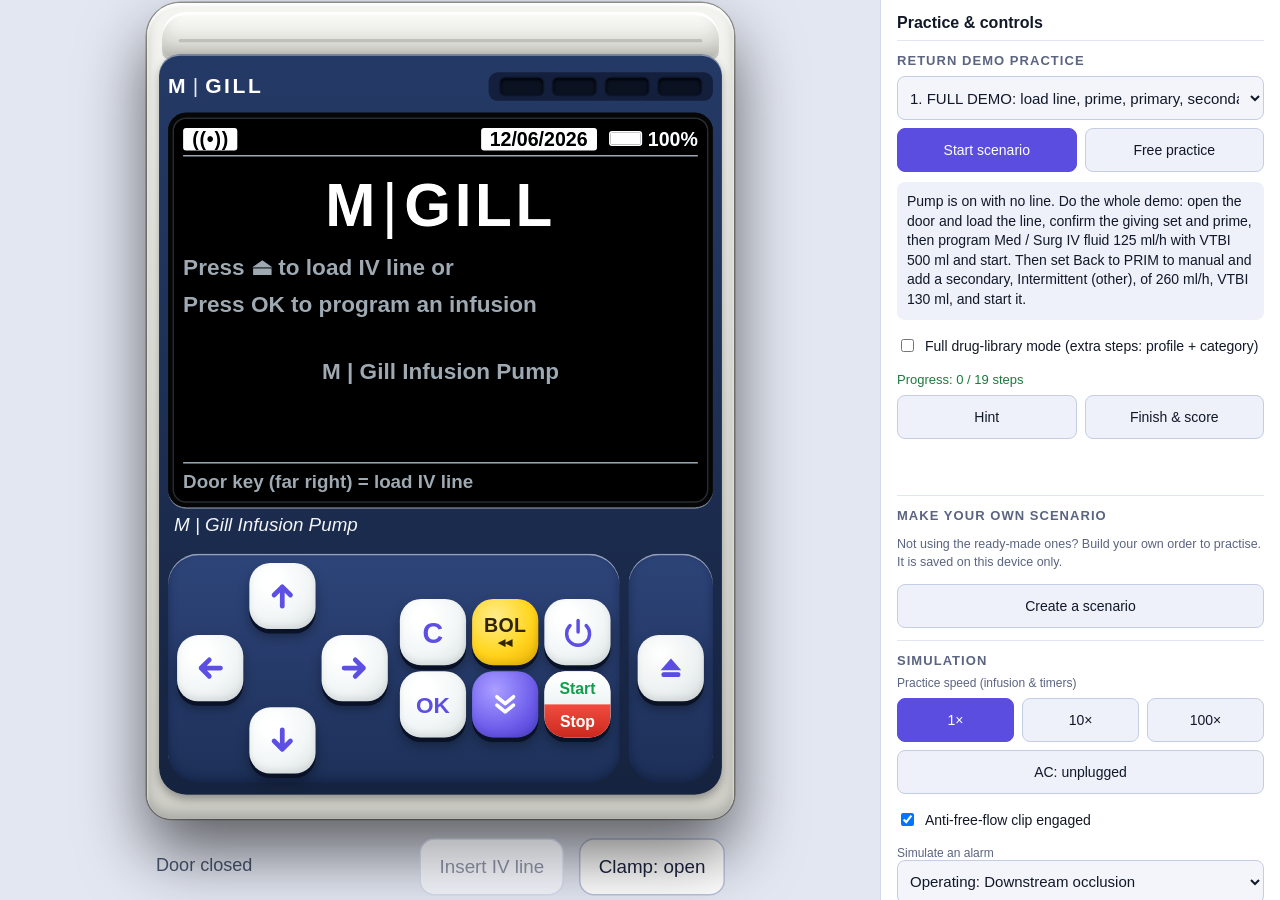
==== pump/index.html @ cee0535d "Pump: make your own scenarios (saved on the student's device) Co-Authored-By: Claude Sonnet 5.5 <nor" ====
<!doctype html>
<html lang="en">
<head>
<meta charset="utf-8">
<script src="../theme.js"></script>
<meta name="viewport" content="width=device-width, initial-scale=1.0, user-scalable=no, viewport-fit=cover">
<meta name="apple-mobile-web-app-capable" content="yes">
<meta name="mobile-web-app-capable" content="yes">
<meta name="apple-mobile-web-app-status-bar-style" content="black-translucent">
<meta name="apple-mobile-web-app-title" content="Pump Sim">
<meta name="theme-color" content="#0f1113">
<link rel="icon" href="data:image/svg+xml,%3Csvg xmlns='http://www.w3.org/2000/svg' viewBox='0 0 64 64'%3E%3Crect width='64' height='64' rx='14' fill='%2326292d'/%3E%3Crect x='10' y='12' width='44' height='26' rx='4' fill='%2314180f'/%3E%3Ctext x='32' y='31' font-size='14' text-anchor='middle' fill='%239dff6a' font-family='monospace'%3E24.4%3C/text%3E%3Ccircle cx='22' cy='50' r='6' fill='%232ee86a'/%3E%3Ccircle cx='42' cy='50' r='6' fill='%23ffd54a'/%3E%3C/svg%3E">
<link rel="apple-touch-icon" href="data:image/svg+xml,%3Csvg xmlns='http://www.w3.org/2000/svg' viewBox='0 0 64 64'%3E%3Crect width='64' height='64' fill='%2326292d'/%3E%3Crect x='10' y='12' width='44' height='26' rx='4' fill='%2314180f'/%3E%3Ctext x='32' y='31' font-size='14' text-anchor='middle' fill='%239dff6a' font-family='monospace'%3E24.4%3C/text%3E%3Ccircle cx='22' cy='50' r='6' fill='%232ee86a'/%3E%3Ccircle cx='42' cy='50' r='6' fill='%23ffd54a'/%3E%3C/svg%3E">
<title>M | Gill Infusion Pump</title>
<style>
:root{
  --lcd-bg:#05080a; --lcd-fg:#f3f6f8; --lcd-dim:#9aa4ac; --warn:#ffffff; --bad:#ff5a4a;
  --teal1:#243a66; --teal2:#16233F; --teal3:#2d4478; --teal4:#1d2f57; --iconteal:#5b4de0;
}
*{box-sizing:border-box;-webkit-tap-highlight-color:transparent;-webkit-touch-callout:none;-webkit-user-select:none;user-select:none}
html,body{margin:0;height:100%;background:#0B1226;color:#e8eaed;font-family:-apple-system,BlinkMacSystemFont,"Segoe UI",Roboto,sans-serif;overscroll-behavior:none;overflow:hidden;touch-action:manipulation}
button{font:inherit;color:inherit;touch-action:manipulation}
#stage{position:fixed;inset:0;display:flex;align-items:center;justify-content:center}
body.wide #stage{right:400px}
#pumpWrap{position:relative;flex:none}
#rig{position:absolute;left:0;top:0;transform-origin:0 0}
#rig.land{width:900px;--pp:24px;--cell:54px;--ks:46px;--lidh:92px}
#rig.port{width:390px;--pp:8px;--cell:48px;--ks:44px;--lidh:36px}

/* ---------- pump body ---------- */
#pump{position:relative;padding:0 var(--pp) 16px;border-radius:30px 30px 20px 20px;
  background:linear-gradient(180deg,#f4f4f0 0%,#e3e3dd 45%,#cfcfc8 100%);
  box-shadow:0 22px 44px rgba(0,0,0,.6),inset 0 2px 2px rgba(255,255,255,.9),inset 0 -4px 8px rgba(0,0,0,.18),0 0 0 1px #9a9a94}
#rig.port #pump{border-radius:22px 22px 16px 16px}
#lidWrap{position:relative;height:var(--lidh);perspective:900px;margin:0 calc(var(--pp)*-1 + 10px)}
.doorgfx{position:absolute;inset:6px 0 0;border-radius:24px 24px 8px 8px;cursor:pointer;z-index:2;transform-origin:50% 0;transition:transform .8s cubic-bezier(.3,.7,.3,1);
  background:linear-gradient(180deg,#fbfbf8 0%,#e6e6e0 70%,#d2d2cb 100%);
  box-shadow:inset 0 2px 0 #fff,inset 0 -8px 12px rgba(0,0,0,.12),0 2px 0 rgba(0,0,0,.2)}
#rig.port .doorgfx{border-radius:16px 16px 6px 6px}
.doorgfx::before{content:'';position:absolute;left:3%;right:3%;bottom:10px;height:2px;background:rgba(0,0,0,.14);border-radius:2px}
.stub{position:absolute;top:56%;width:38px;height:5px;border-radius:3px;background:#4cc3ff;opacity:0;transition:opacity .3s;z-index:0;box-shadow:0 0 5px rgba(76,195,255,.6)}
.stub.l{left:-26px}.stub.r{right:-26px}
.doorgfx.hasline ~ .stub{opacity:1}
.doorgfx.open{transform:rotateX(-82deg)}
#chamber{position:absolute;inset:8px 6px 0;border-radius:18px 18px 4px 4px;background:linear-gradient(#34383e,#0E1730);box-shadow:inset 0 5px 14px #000;overflow:hidden;z-index:1}
#chamber .slot{position:absolute;left:8%;right:8%;top:42%;height:22%;border-radius:8px;background:#0a0b0d;box-shadow:inset 0 2px 6px #000,0 1px 0 rgba(255,255,255,.1)}
#chamber .tube{position:absolute;left:0;right:0;top:50%;height:5px;background:#4cc3ff;opacity:0;transition:opacity .3s;box-shadow:0 0 6px rgba(76,195,255,.6)}
.doorgfx.hasline ~ #chamber .tube{opacity:1}
.pill{position:absolute;top:4px;right:calc(var(--pp) + 6px);z-index:5;background:rgba(255,255,255,.85);border:1px solid #9a9a94;color:#333;border-radius:16px;padding:0 12px;height:30px;font-size:12px}
body.wide .pill{display:none}

/* ---------- british racing green faceplate ---------- */
#face{display:flex;gap:12px;padding:12px;border-radius:14px 14px 18px 18px;margin-top:-2px;position:relative;z-index:3;
  background:linear-gradient(180deg,var(--teal1),var(--teal2));
  box-shadow:inset 0 1px 0 rgba(255,255,255,.45),0 3px 6px rgba(0,0,0,.3)}
#rig.port #face{flex-direction:column;padding:8px 6px;gap:8px}
#faceL{flex:1;min-width:0;display:flex;flex-direction:column}
#logorow{display:flex;align-items:center;justify-content:space-between;height:26px;margin-bottom:5px}
.bb{color:#fff;font-weight:800;letter-spacing:.12em;font-size:14px;display:flex;gap:3px;align-items:baseline}
.bb i{font-style:normal;font-weight:400;opacity:.9}
.ledwin{display:flex;gap:7px;padding:4px 8px;border-radius:6px;background:rgba(6,10,28,.55)}
.led{width:28px;height:11px;border-radius:3px;background:rgba(0,0,0,.45);box-shadow:inset 0 1px 2px #000,0 0 0 1px rgba(0,0,0,.35);display:block;transition:background .2s,box-shadow .2s}
.led.g{--c:#3dff7e}.led.r{--c:#ff4036}.led.y{--c:#ffcf3a}.led.b{--c:#42a8ff}
.led.on{background:var(--c);box-shadow:0 0 10px var(--c)}
.led.blink{animation:blink 1s steps(1) infinite}
.led.blink.fast{animation-duration:.5s}
.led.pulse{animation:pulse 2.2s ease-in-out infinite}
.led.flash1{animation:flash1 1.4s steps(1) 1}
@keyframes blink{0%,49%{background:var(--c);box-shadow:0 0 10px var(--c)}50%,100%{background:rgba(0,0,0,.45);box-shadow:inset 0 1px 2px #000}}
@keyframes pulse{0%,100%{background:#12304d}50%{background:var(--c);box-shadow:0 0 8px var(--c)}}
@keyframes flash1{0%,49%{background:var(--c);box-shadow:0 0 10px var(--c)}50%,100%{background:rgba(0,0,0,.45)}}
.model{color:#fff;font-style:italic;font-size:12.5px;margin-top:5px;padding-left:4px;height:18px;opacity:.95}
.model sup{font-size:8px}

/* ---------- LCD (black, white text) ---------- */
#lcd{position:relative;height:262px;border-radius:12px;background:var(--lcd-bg);padding:6px 10px;color:var(--lcd-fg);
  font-family:"Segoe UI",Arial,Helvetica,sans-serif;font-weight:600;font-size:15px;
  box-shadow:inset 0 0 0 3px #111,inset 0 0 0 4px #2e3438,inset 0 6px 18px rgba(0,0,0,.9),0 1px 0 rgba(255,255,255,.4);
  filter:contrast(var(--ct,1)) brightness(var(--br,1));overflow:hidden;display:flex;flex-direction:column}
#lcd.off{background:#0a0d0e;filter:none}
#lcd.off #lcdTop,#lcd.off #lcdBot{visibility:hidden}
#lcdTop{height:23px;display:grid;grid-template-columns:auto 1fr auto auto;gap:8px;align-items:center;border-bottom:1px solid var(--lcd-dim);font-size:13px;white-space:nowrap}
#lcdTl{background:var(--lcd-fg);color:#000;padding:0 6px;border-radius:2px;font-weight:800;letter-spacing:.04em}
#lcdTl:empty{display:none}
#lcdTc{text-align:center}
#lcdTr{background:var(--lcd-fg);color:#000;padding:0 6px;border-radius:2px;font-weight:800}
#lcdTr:empty{display:none}
#lcdBat{display:flex;align-items:center;gap:4px}
.bat{display:inline-block;width:22px;height:10px;border:1px solid var(--lcd-fg);position:relative;border-radius:2px}
.bat b{position:absolute;left:0;top:0;bottom:0;background:var(--lcd-fg)}
.bat.low b{background:var(--bad)}.bat.low{border-color:var(--bad)}
.ac{font-size:11px}
#lcdBody{flex:1;overflow:hidden;padding-top:2px}
.row{height:24px;line-height:24px;display:flex;justify-content:space-between;gap:8px;white-space:nowrap;overflow:hidden}
.row.hrow{height:auto;line-height:normal;display:block}
.row .l{overflow:hidden;text-overflow:ellipsis;flex:1 1 auto;min-width:0}
.row .r{flex:none}
.row.hl{background:var(--lcd-fg);color:#000;font-weight:800;padding:0 4px;margin:0 -4px}
.row.dim,.dim{color:var(--lcd-dim)}
.row.hd{color:#fff;font-weight:800;border-bottom:1px solid var(--lcd-dim)}
.row.warn .l,.row.warn{color:#000;background:#fff;font-weight:800;padding:0 4px;margin:0 -4px}
.warn{color:#fff;font-weight:800}
.row.calc{color:#fff}
#lcdBot{height:24px;line-height:24px;border-top:1px solid var(--lcd-dim);font-size:12.5px;white-space:pre;overflow:hidden;text-overflow:ellipsis;color:var(--lcd-dim)}
#lcdBot .toast{color:#000;background:#fff;padding:1px 6px;border-radius:2px;font-weight:800}
.logo{font-size:40px;font-weight:800;text-align:center;letter-spacing:.06em;color:#fff;line-height:60px}
.logo span{color:#fff;margin:0 2px;font-weight:300}
.logosub{text-align:center;color:var(--lcd-dim);height:24px}
.edbig{font-size:38px;line-height:54px;height:54px;display:flex;align-items:center;justify-content:center;gap:1px;letter-spacing:1px}
.edbig.sm{font-size:30px}
.edbig .dg{display:inline-block;width:25px;text-align:center}
.edbig .dg.lz{color:var(--lcd-dim)}
.edbig .dg.act,.edbig .fld.act{background:#fff;color:#000;border-radius:2px}
.edbig .sep{display:inline-block;width:10px;text-align:center}
.edbig .fld{padding:0 3px}
.edunit{font-size:13px;margin-left:10px;align-self:flex-end;line-height:34px}
.lvbar{display:flex;gap:4px;justify-content:center;height:20px;align-items:center}
.lv{width:22px;height:14px;border:1px solid var(--lcd-fg);display:inline-block}.lv.on{background:var(--lcd-fg)}
.runrate{font-size:34px;line-height:46px;height:46px;text-align:center;font-weight:800;color:#fff;width:100%}
.runrate small{font-size:15px;font-weight:600}
.macro{font-size:84px;line-height:104px;height:104px;text-align:center;font-weight:800;width:100%;color:#fff}
.arrows{position:relative;display:flex;justify-content:center;gap:14px;width:100%;color:#fff}
.arrows span{animation:arr 1s linear infinite;opacity:.25}
.arrows span:nth-child(2){animation-delay:.15s}.arrows span:nth-child(3){animation-delay:.3s}.arrows span:nth-child(4){animation-delay:.45s}.arrows span:nth-child(5){animation-delay:.6s}
@keyframes arr{0%{opacity:.2}30%{opacity:1}100%{opacity:.2}}
.arrows .tag{position:absolute;left:50%;top:50%;transform:translate(-50%,-50%);background:#fff;color:#000;padding:0 10px;font-size:15px;letter-spacing:.1em;font-weight:800}
.alarmov{position:absolute;inset:6px 8px;border-radius:6px;padding:8px 10px;display:flex;flex-direction:column;justify-content:center;text-align:center;gap:6px;z-index:5}
.alarmov.op,.alarmov.dev{background:#2a0a08;border:2px solid var(--bad);color:#ffd9d4;animation:alarmflash 1s steps(1) infinite}
.alarmov.pre,.alarmov.rem{background:#241f05;border:2px solid #ffd23f;color:#fff2bd}
.alarmov.dev{background:#3a0a2a;border-color:#ff4fd8}
@keyframes alarmflash{0%,49%{background:#4a0e0a}50%,100%{background:#2a0a08}}
.alab{font-size:13px;letter-spacing:.12em;font-weight:700;opacity:.9}
.amsg{font-size:21px;font-weight:800;line-height:1.15}
.asub{font-size:13px;opacity:.85}
.ahint{font-size:13px;font-weight:700;margin-top:4px}
.more{font-size:11px;opacity:.7}
#holdbar{display:none;position:absolute;left:30px;right:30px;top:50%;transform:translateY(-50%);z-index:9;text-align:center;font-size:13px;color:#fff}
#holdbar .bar{height:14px;border:2px solid #fff;margin-top:8px;border-radius:3px;overflow:hidden;background:#000}
#holdfill{height:100%;width:0;background:#fff}

/* ---------- keypad ---------- */
#lower{display:flex;gap:10px;align-items:stretch}
#rig.port #lower{gap:6px;justify-content:center}
#rig.port #doorCol{padding:4px}
#keys{display:flex;gap:calc(var(--cell)*.22);align-items:center;padding:10px;border-radius:20px;
  background:linear-gradient(180deg,var(--teal3),var(--teal4));box-shadow:inset 0 1px 0 rgba(255,255,255,.5),inset 0 -2px 6px rgba(8,14,40,.4)}
#rig.port #keys{padding:4px;gap:4px}
#doorCol{display:flex;align-items:center;padding:6px;border-radius:20px;
  background:linear-gradient(180deg,var(--teal3),var(--teal4));box-shadow:inset 0 1px 0 rgba(255,255,255,.5),inset 0 -2px 6px rgba(8,14,40,.4)}
#rig.land #doorCol{width:74px;justify-content:center}
.dpad{display:grid;grid-template-columns:repeat(3,var(--cell));grid-template-rows:repeat(3,var(--cell))}
.dpad .up{grid-area:1/2}.dpad .lf{grid-area:2/1}.dpad .rt{grid-area:2/3}.dpad .dn{grid-area:3/2}
.cluster{display:grid;grid-template-columns:repeat(3,var(--cell));grid-template-rows:repeat(2,var(--cell));align-self:center}
.key{position:relative;width:var(--ks);height:var(--ks);margin:calc((var(--cell) - var(--ks))/2);padding:0;border:none;border-radius:14px;cursor:pointer;
  display:flex;flex-direction:column;align-items:center;justify-content:center;line-height:1;color:var(--iconteal);font-weight:800;font-size:15px;
  background:radial-gradient(circle at 35% 28%,#ffffff 0%,#eef2f2 55%,#d4dbdb 100%);
  box-shadow:0 3px 0 #0a1226,0 5px 8px rgba(0,0,0,.35),inset 0 -2px 4px rgba(0,0,0,.08);
  transition:transform .05s,box-shadow .05s}
.key svg{width:50%;height:50%;fill:var(--iconteal);stroke:var(--iconteal)}
.key.arr svg{fill:none;stroke:var(--iconteal);stroke-width:3.2;stroke-linecap:round;stroke-linejoin:round;width:54%;height:54%}
.key.door svg{width:46%;height:46%}
.key.pw svg{stroke:var(--iconteal);fill:none;width:52%;height:52%}
.key.down{transform:translateY(3px);box-shadow:0 0 0 #0a1226,inset 0 3px 6px rgba(0,0,0,.3)}
.key.c span{font-size:19px}
.key.ok span{font-size:15px}
.key.bol{background:radial-gradient(circle at 35% 28%,#ffe98a 0%,#ffd21f 55%,#e0a900 100%);color:#2f2400}
.key.bol span{font-size:13px;letter-spacing:.02em}
.key.bol small{font-size:9px;margin-top:1px}
.key.m{background:radial-gradient(circle at 35% 28%,#a79cff 0%,#6c5ce7 60%,#4a3bc7 100%)}
.key.m svg{stroke:#fff;fill:none}
.key.ss{overflow:hidden;background:#fff}
.key.ss span{position:absolute;left:0;right:0;height:50%;display:flex;align-items:center;justify-content:center;font-size:10.5px;font-weight:800}
.key.ss .st{top:0;background:linear-gradient(#ffffff,#e9efef);color:#139a4a}
.key.ss .sp{bottom:0;background:linear-gradient(#ee4b3f,#c8281d);color:#fff}
#keys{filter:brightness(calc(.85 + var(--kl,.5)*.3))}

/* ---------- tubing / door controls (outside pump) ---------- */
#doorBar{margin-top:12px;height:40px;display:flex;align-items:center;gap:10px;font-size:12px;color:#aeb4bb;padding:0 6px}
#doorTxt{flex:1;min-width:0;line-height:1.15}
.chip{background:#16213F;border:1px solid #4a4f57;color:#d6dae0;border-radius:10px;padding:0 12px;height:38px;font-size:12.5px;min-width:96px}
.chip:disabled{opacity:.4}
.chip.bad{border-color:var(--bad);color:#ffb3aa}

/* ---------- side panel ---------- */
#panel{position:fixed;top:0;right:0;bottom:0;width:400px;max-width:100vw;background:#101A33;border-left:1px solid #26335A;overflow-y:auto;z-index:30;padding:0 16px 24px;
  -webkit-user-select:text;user-select:text;transform:translateX(100%);transition:transform .25s}
body.wide #panel{transform:none}
body.panelopen #panel{transform:none}
body.wide #panelClose{display:none}
#panel .ph{position:sticky;top:0;background:#101A33;display:flex;justify-content:space-between;align-items:center;padding:14px 0 8px;font-size:16px;z-index:2}
#panel .ph button{background:none;border:none;font-size:22px;color:#aaa;width:44px;height:44px}
#panel section{border-top:1px solid #26335A;padding:12px 0}
#panel h3{margin:0 0 8px;font-size:13px;letter-spacing:.08em;text-transform:uppercase;color:#8a919a}
#panel select{width:100%;height:44px;background:#16213F;color:#e8eaed;border:1px solid #33457A;border-radius:8px;padding:0 8px;font-size:15px}
#panel .btns{display:flex;gap:8px;margin-top:8px}
#panel .btns button{flex:1;height:44px;border-radius:8px;border:1px solid #33457A;background:#1B2850;color:#e8eaed;font-size:14px}
#panel .btns button:disabled{opacity:.4}
#panel .btns button.on,#panel .btns button#acBtn.on{background:#4338C8;border-color:#5B4DE0}
#panel .btns button.warnbtn{border-color:#7a2f2a;color:#ffb3aa}
#panel #scnStart{background:#4338C8;border-color:#5B4DE0}
.brief{font-size:14px;line-height:1.4;background:#16213F;border-radius:8px;padding:10px;margin:10px 0 6px}
.prog{font-size:13px;color:#8fd1a5}.hint{font-size:13px;color:#ffd23f;min-height:18px}
.lab{font-size:12px;color:#8a919a;margin-top:6px}
.chk{display:flex;gap:8px;align-items:center;font-size:14px;margin:10px 0;min-height:32px}
.small{font-size:12.5px;color:#9aa1aa;line-height:1.45}
#report{display:none;position:fixed;inset:0;background:rgba(0,0,0,.7);z-index:50;align-items:center;justify-content:center;padding:12px}
#report.show{display:flex}
#report .card{background:#101A33;border-radius:14px;max-width:560px;width:100%;max-height:92vh;overflow-y:auto;padding:18px;-webkit-user-select:text;user-select:text;position:relative}
#reportClose{position:sticky;top:0;float:right;height:40px;padding:0 14px;border-radius:8px;border:1px solid #33457A;background:#1B2850;color:#e8eaed}
#report h2{margin:0 0 6px;font-size:18px;padding-right:90px}
#report h3{margin:14px 0 6px;font-size:13px;letter-spacing:.06em;text-transform:uppercase;color:#8a919a}
.score{font-size:54px;font-weight:800}.score.good{color:#4ade80}.score.mid{color:#facc15}.score.bad{color:#f87171}
.tally{display:flex;gap:14px;font-size:14px;font-weight:600;flex-wrap:wrap}.tally .ok{color:#4ade80}.tally .bad{color:#f87171}.tally .miss{color:#facc15}
.steps{padding-left:20px;margin:0}.steps li{margin:3px 0;font-size:14px}.steps li.ok{color:#9be7b5}.steps li.miss{color:#ff9d93}
.wrong{margin:0;padding-left:20px;font-size:14px;color:#ffb3aa}
.walk{font-size:14px;line-height:1.5;background:#0E1730;padding:10px;border-radius:8px}
@media (max-height:640px){ .pill{height:30px} }

/* ---- light theme (follows the website's choice via theme.js); the pump device itself is unchanged ---- */
html[data-theme=light],html[data-theme=light] body{background:#E3E7F2;color:#111827}
html[data-theme=light] #panel{background:#FFFFFF;border-left-color:#D3D9EA}
html[data-theme=light] #panel .ph{background:#FFFFFF}
html[data-theme=light] #panel .ph button{color:#5b6480}
html[data-theme=light] #panel section{border-top-color:#E1E5F2}
html[data-theme=light] #panel h3,html[data-theme=light] #report h3,html[data-theme=light] .lab{color:#5b6480}
html[data-theme=light] #panel select{background:#F3F5FB;color:#111827;border-color:#C5CDE3}
html[data-theme=light] #panel .btns button,html[data-theme=light] #reportClose{background:#EEF0FA;color:#111827;border-color:#C5CDE3}
html[data-theme=light] #panel .btns button.on,html[data-theme=light] #panel .btns button#acBtn.on,html[data-theme=light] #panel #scnStart{background:#5B4DE0;border-color:#5B4DE0;color:#fff}
html[data-theme=light] #panel .btns button.warnbtn{border-color:#d9a09a;color:#a8321f}
html[data-theme=light] .brief,html[data-theme=light] .walk{background:#EEF0FA;color:#111827}
html[data-theme=light] .small{color:#5b6480}
html[data-theme=light] .prog{color:#1b7a3d}
html[data-theme=light] .hint{color:#8a5a00}
#myForm{margin-top:10px}
#myForm .lab{margin-top:10px}
#panel input[type=text],#panel input[type=number],#panel textarea{width:100%;box-sizing:border-box;background:#16213F;color:#e8eaed;border:1px solid #33457A;border-radius:8px;padding:10px 8px;font:16px system-ui,sans-serif}
#panel input[type=text],#panel input[type=number]{height:44px;padding:0 8px}
#panel textarea{resize:vertical}
.ferr{margin:4px 0 0;font-size:13px;line-height:1.35;color:#ff9d93}
#panel input[aria-invalid=true],#panel select[aria-invalid=true]{border-color:#ff9d93}
html[data-theme=light] #panel input[type=text],html[data-theme=light] #panel input[type=number],html[data-theme=light] #panel textarea{background:#F3F5FB;color:#111827;border-color:#C5CDE3}
html[data-theme=light] .ferr{color:#a8321f}
html[data-theme=light] #panel input[aria-invalid=true],html[data-theme=light] #panel select[aria-invalid=true]{border-color:#a8321f}
html[data-theme=light] #report{background:rgba(20,30,55,.55)}
html[data-theme=light] #report .card{background:#FFFFFF;color:#111827}
html[data-theme=light] .score.good,html[data-theme=light] .tally .ok{color:#15803d}
html[data-theme=light] .score.mid,html[data-theme=light] .tally .miss{color:#a16207}
html[data-theme=light] .score.bad,html[data-theme=light] .tally .bad{color:#b91c1c}
html[data-theme=light] .steps li.ok{color:#15803d}
html[data-theme=light] .steps li.miss{color:#b91c1c}
html[data-theme=light] .wrong{color:#b91c1c}
html[data-theme=light] #doorTxt{color:#4a5470}
html[data-theme=light] .chip{background:#FFFFFF;color:#1d2540;border-color:#B8C1DB}
html[data-theme=light] .chip.bad{color:#b91c1c;border-color:#d9a09a}
</style></head><body>
<div id="stage">
 <div id="pumpWrap"><div id="rig" class="land">
  <div id="pump">
   <button id="panelBtn" class="pill" type="button">☰ Practice</button>
   <div id="lidWrap">
     <div id="doorGfx" class="doorgfx" title="Pump door (tap to open/close)"></div>
     <div id="chamber"><i class="slot"></i><i class="tube"></i></div>
     <i class="stub l"></i><i class="stub r"></i>
   </div>
   <div id="face">
    <div id="faceL">
     <div id="logorow">
       <span class="bb"><b>M</b><i>|</i><b>GILL</b></span>
       <div class="ledwin"><i id="ledR" class="led r" title="Red: alarm"></i><i id="ledG" class="led g" title="Green: infusing"></i><i id="ledY" class="led y" title="Yellow: pre-alarm / reminder"></i><i id="ledB" class="led b" title="Blue: wireless"></i></div>
     </div>
     <div id="lcd" class="off">
       <div id="lcdTop"><span id="lcdTl"></span><span id="lcdTc"></span><span id="lcdTr"></span><span id="lcdBat"></span></div>
       <div id="lcdBody"></div>
       <div id="lcdBot"></div>
       <div id="holdbar"><div id="holdlab"></div><div class="bar"><div id="holdfill"></div></div></div>
     </div>
     <div class="model">M | Gill Infusion Pump</div>
    </div>
    <div id="lower">
     <div id="keys">
      <div class="dpad">
        <button class="key arr up" data-k="u" type="button" aria-label="Up" title="Up"><svg viewBox="0 0 24 24"><path d="M12 19V6M6.5 11.5L12 6l5.5 5.5"/></svg></button>
        <button class="key arr lf" data-k="l" type="button" aria-label="Left" title="Left"><svg viewBox="0 0 24 24"><path d="M19 12H6M11.5 6.5L6 12l5.5 5.5"/></svg></button>
        <button class="key arr rt" data-k="r" type="button" aria-label="Right (hold = macro mode)" title="Right (hold = macro mode)"><svg viewBox="0 0 24 24"><path d="M5 12h13M12.5 6.5L18 12l-5.5 5.5"/></svg></button>
        <button class="key arr dn" data-k="d" type="button" aria-label="Down" title="Down"><svg viewBox="0 0 24 24"><path d="M12 5v13M6.5 12.5L12 18l5.5-5.5"/></svg></button>
      </div>
      <div class="cluster">
        <button class="key c" data-k="C" type="button" aria-label="Clear / back" title="C - Clear / back"><span>C</span></button>
        <button class="key bol" data-k="nb" type="button" aria-label="Bolus (hold = manual)" title="BOL - tap: programmed bolus, hold: manual bolus"><span>BOL</span><small>◂◂</small></button>
        <button class="key pw" data-k="pw" type="button" aria-label="On/Off (hold 3 s)" title="ON/OFF - hold 3 seconds"><svg viewBox="0 0 24 24" fill="none" stroke-width="2.4" stroke-linecap="round"><path d="M12 3.5v8"/><path d="M6.4 7a8 8 0 1 0 11.2 0"/></svg></button>
        <button class="key ok" data-k="K" type="button" aria-label="OK" title="OK"><span>OK</span></button>
        <button class="key m" data-k="m" type="button" aria-label="Auto-program" title="Auto-program"><svg viewBox="0 0 24 24" fill="none" stroke-width="2.6" stroke-linecap="round" stroke-linejoin="round"><path d="M6 6.5l6 5 6-5"/><path d="M6 12.5l6 5 6-5"/></svg></button>
        <button class="key ss" data-k="sf" type="button" aria-label="Start / Stop" title="Start / Stop"><span class="st">Start</span><span class="sp">Stop</span></button>
      </div>
     </div>
     <div id="doorCol">
      <button class="key door" data-k="x" type="button" aria-label="Open door" title="Door"><svg viewBox="0 0 24 24"><path d="M12 5l7 8H5z"/><rect x="5" y="15.5" width="14" height="2.8" rx="1.2"/></svg></button>
     </div>
    </div>
   </div>
  </div>
  <div id="doorBar">
    <span id="doorTxt">Door closed</span>
    <button id="btnLine" class="chip" type="button">Insert IV line</button>
    <button id="btnClamp" class="chip" type="button">Clamp: open</button>
  </div>
 </div></div>

 <aside id="panel">
  <div class="ph"><b>Practice &amp; controls</b><button id="panelClose" type="button">✕</button></div>
  <section>
    <h3>Return demo practice</h3>
    <select id="scnSel"></select>
    <div class="btns"><button id="scnStart" type="button">Start scenario</button><button id="scnFree" type="button">Free practice</button></div>
    <p id="scnBrief" class="brief"></p>
    <label class="chk"><input type="checkbox" id="fullLib"> Full drug-library mode (extra steps: profile + category)</label>
    <div id="scnProg" class="prog"></div>
    <div class="btns"><button id="scnHint" type="button" disabled>Hint</button><button id="scnFinish" type="button" disabled>Finish &amp; score</button></div>
    <p id="scnHintTxt" class="hint"></p>
  </section>
  <section id="mySec">
    <h3>Make your own scenario</h3>
    <p class="small">Not using the ready-made ones? Build your own order to practise. It is saved on this device only.</p>
    <div class="btns"><button id="myOpen" type="button">Create a scenario</button><button id="myDel" type="button" class="warnbtn" hidden>Delete selected</button></div>
    <form id="myForm" novalidate hidden>
      <div class="lab">Name (optional)</div><input id="myTitle" type="text" maxlength="60" placeholder="For example: Heparin for Mr. Lee">
      <div class="lab">What kind of order?</div>
      <select id="myKind"><option value="ivf">IV fluid (primary)</option><option value="drug">Drug with a dose rate</option></select>
      <div id="myIvf">
        <div class="lab">Rate (ml/h)</div><input id="myRate" type="number" inputmode="decimal" step="any" min="0">
        <div class="lab">VTBI (ml)</div><input id="myVtbi" type="number" inputmode="decimal" step="any" min="0">
      </div>
      <div id="myDrug" hidden>
        <div class="lab">Care unit</div><select id="myUnit"></select>
        <div class="lab">Patient profile</div><select id="myProf"></select>
        <div class="lab">Drug</div><select id="myDrugSel"></select>
        <div id="myConcRow" hidden><div class="lab">Concentration</div><select id="myConc"></select></div>
        <div id="myWtRow" hidden><div class="lab">Patient weight (kg)</div><input id="myWt" type="number" inputmode="decimal" step="any" min="0"></div>
        <div class="lab" id="myDoseLab">Dose rate</div><input id="myDose" type="number" inputmode="decimal" step="any" min="0">
        <div class="lab">VTBI in ml (optional)</div><input id="myDvtbi" type="number" inputmode="decimal" step="any" min="0">
      </div>
      <div class="lab">Situation or notes (optional)</div><textarea id="myNote" rows="2" maxlength="300" placeholder="Shown with the scenario"></textarea>
      <div class="btns"><button id="mySave" type="submit">Save scenario</button><button id="myCancel" type="button">Cancel</button></div>
      <p id="myMsg" class="small"></p>
    </form>
  </section>
  <section>
    <h3>Simulation</h3>
    <div class="lab">Practice speed (infusion &amp; timers)</div>
    <div class="btns seg"><button data-speed="1" class="on" type="button">1×</button><button data-speed="10" type="button">10×</button><button data-speed="100" type="button">100×</button></div>
    <div class="btns"><button id="acBtn" type="button">AC: unplugged</button></div>
    <label class="chk"><input type="checkbox" id="clipChk" checked> Anti-free-flow clip engaged</label>
    <div class="lab">Simulate an alarm</div>
    <select id="faultSel"></select>
    <div class="btns"><button id="faultBtn" type="button">Trigger</button><button id="resetBtn" type="button" class="warnbtn">Reset pump</button></div>
  </section>
  <section>
    <h3>Keys</h3>
    <p class="small">Keys, top row: <b>C</b> (clear/back), <b>BOL</b> (tap = programmed bolus, hold = manual bolus), <b>ON/OFF</b> (hold 3 s). Bottom row: <b>OK</b>, <b>violet chevrons</b> (auto-program), <b>Start/Stop</b>. Far right: <b>door</b>. Hold ▶ while infusing for macro mode.</p>
    <p class="small">Desktop keyboard: arrows, Enter = OK, Esc/Backspace = C, Space or S = Start/Stop, X = door, M = auto-program, hold B = bolus, hold P = ON/OFF.</p>
  </section>
  <section>
    <h3>About</h3>
    <p class="small">Unofficial practice simulator for learning pump programming sequences. Drug names, concentrations and limits are <b>illustrative only</b> and are not clinical reference. Always follow your facility's drug library, policy and the manufacturer's Instructions for Use. Not affiliated with any pump manufacturer.</p>
  </section>
 </aside>
</div>
<div id="report"><div class="card"><button id="reportClose" type="button">Close ✕</button><div id="reportBody"></div></div></div>
<script>
/* ===================================================================
   DATA — drug library (ILLUSTRATIVE ONLY, not clinical reference)
   Edit freely. Limits are in the drug's dose unit (du) unless noted.
   =================================================================== */
const FACTOR = {ng:0.001,mcg:1,mg:1000,g:1e6,mU:0.001,U:1,units:1,kU:1000,MU:1e6,mEq:1,mmol:1,kcal:1,mL:1};
const CARE_UNITS = ['ICU','Med-Surg','Emergency','NICU','OR'];
const PROFILES = ['Adult','Pediatric','Neonatal'];
// [soft-high multiplier, hard-high multiplier] applied per care unit
const UNIT_MULT = {ICU:[1,1],'Med-Surg':[0.5,0.8],Emergency:[1,1],NICU:[1,1],OR:[1,1]};
// multiplier applied per patient profile to high limits
const PROF_MULT = {Adult:1,Pediatric:0.5,Neonatal:0.25};
// soft weight ranges per profile (kg)
const WEIGHT_SOFT = {Adult:[40,150],Pediatric:[5,50],Neonatal:[0.5,5]};
const DRUG_FILE_DATE = '2026-01-15';
const SW_VERSION = '586U';
const PRESSURE_MMHG = [225,300,375,450,525,600,675,750,900];

const _U = {I:'ICU',M:'Med-Surg',E:'Emergency',N:'NICU',O:'OR'};
const _P = {A:'Adult',P:'Pediatric',N:'Neonatal'};
function mk(o){
  o.u = [...o.u].map(c=>_U[c]);
  o.pr = [...(o.pr||'AP')].map(c=>_P[c]);
  o.m = [...(o.m||'C')];           // C = Continuous, D = Dose Over Time
  o.role = o.role||'B';            // B both, P primary only, S secondary only
  o.press = o.press||5;
  o.dec = o.dec==null?2:o.dec;
  return o;
}

const DRUGS = [
 mk({id:'morph',s:'Morphine',l:'Morphine Sulfate',cat:'Analgesia',u:'IMEO',pr:'AP',
   c:[[1,'mg',1],[100,'mg',100]],du:'mcg/kg/h',soft:[0.5,2],hard:[0,5],press:5,bol:{u:'mg',max:5}}),
 mk({id:'fent',s:'Fentanyl',l:'Fentanyl Citrate',cat:'Analgesia',u:'IENO',pr:'APN',
   c:[[50,'mcg',1],[1000,'mcg',100]],du:'mcg/kg/h',soft:[0.5,3],hard:[0,10],bol:{u:'mcg',max:100}}),
 mk({id:'hydro',s:'Hydromorphone',l:'Hydromorphone HCl',cat:'Analgesia',u:'IME',pr:'AP',
   c:[[2,'mg',1]],du:'mcg/kg/h',soft:[1,10],hard:[0,25],bol:{u:'mg',max:2},
   adv:'HIGH ALERT: Hydromorphone is NOT interchangeable with morphine. Verify concentration (2 mg/mL) with a second RN. Hard limit 2 mg/h.'}),
 mk({id:'acet',s:'Acetaminophen',l:'Acetaminophen IV',cat:'Analgesia',u:'IMEON',pr:'APN',m:'D',role:'S',
   c:[[1000,'mg',100]],dot:{u:'mg',time:[15,30,5,60],dose:[500,1000,0,1000]}}),
 mk({id:'norepi',s:'Norepinephrine',l:'Norepinephrine (Levophed)',cat:'Vasoactive',u:'IEO',pr:'AP',
   c:[[4,'mg',250]],du:'mcg/kg/min',soft:[0.02,0.5],hard:[0,3],press:6,
   adv:'HIGH ALERT: Vasopressor. Administer via central line where possible. Titrate to MAP target ordered.'}),
 mk({id:'dopa',s:'Dopamine',l:'Dopamine HCl',cat:'Vasoactive',u:'IEN',pr:'APN',
   c:[[400,'mg',250]],du:'mcg/kg/min',soft:[2,20],hard:[0,30],press:6}),
 mk({id:'epi',s:'Epinephrine',l:'Epinephrine (Adrenaline)',cat:'Vasoactive',u:'IEON',pr:'APN',
   c:[[4,'mg',250]],du:'mcg/kg/min',soft:[0.01,0.5],hard:[0,1],press:6,
   adv:'HIGH ALERT: Epinephrine infusion. Verify concentration (16 mcg/mL) with a second RN.'}),
 mk({id:'amio',s:'Amiodarone',l:'Amiodarone HCl',cat:'Cardiac',u:'IE',pr:'AP',
   c:[[450,'mg',250]],du:'mg/min',soft:[0.5,1],hard:[0,2],load:{u:'mg',max:300},
   adv:'Amiodarone: use non-PVC tubing and in-line filter where required. Loading dose usually 150 mg over 10 min.'}),
 mk({id:'labet',s:'Labetalol',l:'Labetalol HCl',cat:'Cardiac',u:'IEO',pr:'A',
   c:[[200,'mg',40]],du:'mg/min',soft:[0.5,2],hard:[0,3]}),
 mk({id:'metop',s:'Metoprolol',l:'Metoprolol Tartrate',cat:'Cardiac',u:'IEO',pr:'A',m:'D',role:'S',
   c:[[5,'mg',5]],dot:{u:'mg',time:[2,10,1,60],dose:[2.5,5,0,10]}}),
 mk({id:'hep',s:'Heparin',l:'Heparin Sodium',cat:'Anticoagulant',u:'IME',pr:'AP',dec:0,
   c:[[25000,'units',250]],du:'units/h',soft:[500,1800],hard:[0,2000],
   adv:'HIGH ALERT: Anticoagulant. Verify concentration (100 units/mL) and aPTT protocol with a second RN. Hard limit 2000 units/h.'}),
 mk({id:'tpa',s:'Alteplase tPA',l:'Alteplase (tPA)',cat:'Anticoagulant',u:'IE',pr:'A',
   c:[[100,'mg',100]],du:'mg/h',soft:[1,90],hard:[0,100],
   adv:'HIGH ALERT: Thrombolytic. Independent double-check of dose, weight and rate required before starting.'}),
 mk({id:'vanc',s:'Vancomycin',l:'Vancomycin HCl',cat:'Antimicrobial',u:'IMEN',pr:'AP',m:'D',role:'S',
   c:[[500,'mg',100],[1000,'mg',250]],dot:{u:'mg',time:[60,90,30,240],dose:[250,2000,0,3000]}}),
 mk({id:'cefaz',s:'Cefazolin',l:'Cefazolin Sodium',cat:'Antimicrobial',u:'IMEO',pr:'AP',m:'D',role:'S',
   c:[[2,'g',50]],dot:{u:'g',time:[15,60,5,120],dose:[1,2,0,3]}}),
 mk({id:'oxy',s:'Oxytocin',l:'Oxytocin (Pitocin)',cat:'OB',u:'ME',pr:'A',
   c:[[10,'units',1000]],du:'mU/min',soft:[1,20],hard:[0,40],
   adv:'HIGH ALERT: Oxytocin. Continuous fetal monitoring required. Verify concentration (10 mU/mL).'}),
 mk({id:'mg',s:'Magnesium Sulf',l:'Magnesium Sulfate',cat:'Electrolyte',u:'IMEO',pr:'AP',m:'CD',
   c:[[2,'g',50],[20,'g',500]],du:'g/h',soft:[0.5,3],hard:[0,6],load:{u:'g',max:6},
   dot:{u:'g',time:[15,60,5,240],dose:[1,4,0,6]},
   adv:'HIGH ALERT: Magnesium sulfate. Monitor reflexes, respirations and serum levels.'}),
 mk({id:'kcl',s:'Potassium Chl',l:'Potassium Chloride',cat:'Electrolyte',u:'IM',pr:'AP',m:'D',role:'S',
   c:[[40,'mEq',100],[20,'mEq',100]],dot:{u:'mEq',time:[60,240,10,720],dose:[10,40,0,80],maxPerHour:10},
   adv:'HIGH ALERT: Potassium chloride. Max rate 10 mEq/h (hard limit). Never give undiluted or as a bolus.'}),
 mk({id:'ins',s:'Insulin Reg',l:'Insulin Regular',cat:'Endocrine',u:'IME',pr:'AP',dec:1,
   c:[[100,'units',100]],du:'units/h',soft:[0.5,10],hard:[0,20],
   adv:'HIGH ALERT: Insulin infusion. Verify concentration (1 unit/mL) and glucose protocol with a second RN.'}),
 mk({id:'ns',s:'Normal Saline',l:'Sodium Chloride 0.9%',cat:'Fluids',u:'IMENO',pr:'APN',
   du:'mL/h',soft:[10,250],hard:[0,999]}),
 mk({id:'lr',s:"Lactated Ringer's",l:"Lactated Ringer's",cat:'Fluids',u:'IMENO',pr:'APN',
   du:'mL/h',soft:[10,250],hard:[0,999]}),
 mk({id:'d5w',s:'Dextrose 5%W',l:'Dextrose 5% in Water',cat:'Fluids',u:'IMENO',pr:'APN',
   du:'mL/h',soft:[10,250],hard:[0,999]}),
 mk({id:'alb',s:'Albumin 5%',l:'Albumin 5% 250 mL',cat:'Fluids',u:'IME',pr:'AP',
   du:'mL/h',soft:[10,250],hard:[0,500]}),
 mk({id:'prbc',s:'Blood (pRBC)',l:'Packed Red Blood Cells',cat:'Blood/Nutrition',u:'IMEO',pr:'AP',
   du:'mL/h',soft:[50,200],hard:[0,300],
   adv:'BLOOD PRODUCT: Two-RN verification of patient ID, product and expiry at bedside. Use blood tubing with filter.'}),
 mk({id:'tpn',s:'TPN',l:'Total Parenteral Nutrition',cat:'Blood/Nutrition',u:'IMN',pr:'APN',
   du:'mL/h',soft:[20,150],hard:[0,300],
   adv:'TPN: Verify solution with order and lab values. Use dedicated line and in-line filter. Do not interrupt abruptly.'}),
 mk({id:'prop',s:'Propofol',l:'Propofol 1%',cat:'Sedation',u:'IO',pr:'A',
   c:[[200,'mg',20]],du:'mcg/kg/min',soft:[5,50],hard:[0,100],
   adv:'HIGH ALERT: Propofol. Change tubing every 12 h. Monitor triglycerides and hemodynamics.'}),
 mk({id:'dex',s:'Dexmedetomidine',l:'Dexmedetomidine',cat:'Sedation',u:'IO',pr:'A',
   c:[[200,'mcg',2],[400,'mcg',100]],du:'mcg/kg/h',soft:[0.2,1.4],hard:[0,2]}),
 mk({id:'mida',s:'Midazolam',l:'Midazolam HCl',cat:'Sedation',u:'IEN',pr:'APN',
   c:[[50,'mg',50]],du:'mcg/kg/h',soft:[20,100],hard:[0,300]}),
 mk({id:'ond',s:'Ondansetron',l:'Ondansetron HCl',cat:'GI',u:'IMEO',pr:'AP',m:'D',role:'S',
   c:[[8,'mg',100]],dot:{u:'mg',time:[15,30,5,60],dose:[4,8,0,16]}}),
 mk({id:'panto',s:'Pantoprazole',l:'Pantoprazole Sodium',cat:'GI',u:'IM',pr:'A',m:'D',role:'S',
   c:[[40,'mg',100]],dot:{u:'mg',time:[15,30,2,120],dose:[40,80,0,80]}}),
 mk({id:'furo',s:'Furosemide',l:'Furosemide',cat:'Diuretic',u:'IME',pr:'AP',
   c:[[100,'mg',100]],du:'mg/h',soft:[5,40],hard:[0,80]}),
];
DRUGS.sort((a,b)=>a.s.localeCompare(b.s));

const ADVISORY_BASIC = 'Programming outside the drug library. NO safety limits are applied.';

/* Alarm catalogue used by the "simulate fault" panel */
const FAULTS = [
  {t:'op',msg:'Downstream occlusion',sub:'Check line/clamps downstream of pump. Relieve pressure.'},
  {t:'op',msg:'Upstream occlusion - above pump',sub:'Check clamp, bag, drip chamber and filter.'},
  {t:'op',msg:'Air bubble alarm',sub:'Open door, remove air, re-insert line.'},
  {t:'op',msg:'Accumulated air exceeds limit',sub:'Open door, purge air, re-insert line.'},
  {t:'op',msg:'Drive blocked',sub:'Open door, check line. Contact biomed if persists.'},
  {t:'op',msg:'Battery cover removed',sub:'Reseat battery cover.'},
  {t:'op',msg:'No battery inserted',sub:'Insert battery or connect AC power.'},
  {t:'op',msg:'Danger of FreeFlow - Clamp IV line',sub:'Clamp line. Anti-free-flow clip not engaged.'},
  {t:'op',msg:'Battery empty',sub:'Connect to AC power immediately.'},
  {t:'op',msg:'KVO time finished',sub:'Press OK. Reprogram or remove line.'},
  {t:'op',msg:'Standby time expired',sub:'Press OK to continue.'},
  {t:'op',msg:'VTBI infused',sub:'Press OK to acknowledge.'},
  {t:'op',msg:'Time expired',sub:'Press OK to acknowledge.'},
  {t:'op',msg:'Data lock',sub:'Unauthorized access attempt.'},
  {t:'pre',msg:'VTBI near end',sub:'Infusion continues. Press OK.'},
  {t:'pre',msg:'Time near end',sub:'Infusion continues. Press OK.'},
  {t:'pre',msg:'Battery nearly empty',sub:'Connect to AC power.'},
  {t:'rem',msg:'Programming not done',sub:'Line inserted but not infusing. Press OK.'},
  {t:'rem',msg:'Value not confirmed',sub:'Press OK, then confirm the value with OK.'},
  {t:'rem',msg:'BOLUS NOT running',sub:'Bolus programmed. Press BOL to start.'},
  {t:'rem',msg:'Order still pending',sub:'Accept or reject auto-program order.'},
  {t:'dev',msg:'DEVICE ALARM',code:'E-24',sub:'Internal error. Press ON/OFF to restart.'},
];
/* ===================================================================
   CORE — state, calculations, limits, sound, alarms, simulation tick
   =================================================================== */
'use strict';
const KVO_RATE = 1;          // mL/h
const KVO_SECONDS = 3600;    // sim seconds
const STORE_KEY = 'mgill-pump-v1';
const eps = 1e-9;

const S = {
  power:'off',               // off | boot | on
  door:'closed', line:false, clamp:true, clip:true,
  ui:null, stack:[],
  inf:{PRIM:null,SEC:null}, cur:'PRIM', act:'PRIM',
  run:'stopped',             // stopped | infusing | kvo | standby
  phase:null,                // null | LOAD | BOLUS
  bol:null, man:null, bolPending:null, order:null,
  secMode:'auto', fullLib:false, newLine:false, prevSec:[], totals:{prim:0,sec:0}, volTotal:0,
  unit:null, profile:null,
  set:{vol:5,kvo:false,bolusRate:1000,down:5,up:5,contrast:5,light:7,keyLight:5,macro:false,
       wireless:true,lock:0,lockCode:'9119',dtOffset:0,bolTone:false},
  batt:100, ac:false, speed:1,
  alarms:[], toast:null, toastT:0,
  lastAct:Date.now(), remFlag:{}, unlockedUntil:0, lockFails:0,
  lastBolus:null, last:null, kvoLeft:0, standby:null, statusIdx:0, tickAcc:0,
  homeI:{PRIM:0,SEC:0}, log:[], bolusSeq:0
};

/* ---------- small helpers ---------- */
const clamp=(v,a,b)=>Math.min(b,Math.max(a,v));
const pad=(n,w=2)=>String(n).padStart(w,'0');
function fmtRate(r){ if(!isFinite(r)) return '--'; return r<10?r.toFixed(2):r<100?r.toFixed(1):r.toFixed(0); }
function fmtVol(v){ if(!isFinite(v)) return '--'; return v<100?v.toFixed(1):v.toFixed(0); }
function fmtNum(v,d){ return (Math.round(v*Math.pow(10,d))/Math.pow(10,d)).toFixed(d); }
function fmtHML(min){ min=Math.max(0,Math.round(min)); const h=Math.floor(min/60),m=min%60; return h&&m?h+'h'+pad(m)+'min':h?h+'h':m+' min'; }
function fmtDate(){ const d=now(); return pad(d.getMonth()+1)+'/'+pad(d.getDate())+'/'+d.getFullYear(); }
function fmtHM(min){ min=Math.max(0,Math.round(min)); return Math.floor(min/60)+':'+pad(min%60); }
function fmtHMS(sec){ sec=Math.max(0,Math.round(sec)); return Math.floor(sec/3600)+':'+pad(Math.floor(sec/60)%60)+':'+pad(sec%60); }
function roundRate(x){ return x<10?Math.round(x*100)/100:x<100?Math.round(x*10)/10:Math.round(x); }
function now(){ return new Date(Date.now()+S.set.dtOffset); }
function ev(type,data){ data=data||{}; S.log.push({type,data,t:Date.now()}); if(typeof exam!=='undefined'&&exam&&exam.ev) exam.ev(type,data); }

/* ---------- drug math ---------- */
function parseDU(du){ const p=du.split('/'); return {amt:p[0],per:p.length===3?p[1]:null,t:p[p.length-1]}; }
function concOf(inf){ return inf&&inf.drug&&inf.drug.c?inf.drug.c[inf.concIdx||0]:null; }
function cpm(inf,amtUnit){ const c=concOf(inf); if(!c) return null; return c[0]*FACTOR[c[1]]/FACTOR[amtUnit]/c[2]; }
function hasDose(inf){ return !!(inf&&inf.drug&&inf.drug.du&&inf.drug.du!=='mL/h'&&inf.mode==='C'); }
function needsWeight(inf){ return !!(inf&&inf.drug&&inf.drug.du&&inf.mode==='C'&&inf.drug.du.indexOf('/kg')>=0); }
function d2r(inf,d){ const u=parseDU(inf.drug.du); const w=u.per?(inf.weight||0):1; return d*w*(u.t==='min'?60:1)/cpm(inf,u.amt); }
function r2d(inf,r){ const u=parseDU(inf.drug.du); const w=u.per?(inf.weight||0):1; if(!w) return 0; return r*cpm(inf,u.amt)/(w*(u.t==='min'?60:1)); }
function doseUnitLabel(inf){ return inf.mode==='D'?inf.drug.dot.u:(inf.drug&&inf.drug.du)||'mL/h'; }
function drugName(inf){ return inf.kind==='basic'?(inf.name||'Basic Infusion'):inf.drug.s; }

function newInf(kind,drug,ctx){
  return {kind,drug:drug||null,ctx,concIdx:0,mode:(drug&&drug.m[0])||'C',unit:S.unit,profile:S.profile,weight:0,
    rate:0,vtbi:0,time:0,doserate:0,dose:0,dotTime:0,calc:'time',set:[],target:null,
    vol:0,elapsed:0,vtbi0:0,time0:0,lim:false,pa:{},load:null,ovr:false};
}

function recalc(inf,ed){
  if(inf.mode==='D'){
    const c=cpm(inf,inf.drug.dot.u);
    inf.vtbi=Math.round(inf.dose/c*10)/10;
    inf.rate=inf.dotTime>0?roundRate(inf.vtbi/(inf.dotTime/60)):0;
    inf.time=inf.dotTime; return;
  }
  if(inf.kind==='basic'){
    if(ed && ['rate','vtbi','time'].indexOf(ed)>=0){
      if(inf.set.indexOf(ed)<0){
        inf.set.push(ed);
        if(inf.set.length>2){
          const drop=inf.set.find(x=>x!==inf.target&&x!==ed);
          inf.set.splice(inf.set.indexOf(drop),1);
        }
      }
      if(!inf.target) inf.target=inf.set[0];
    }
    if(inf.set.length===2){
      const c=['rate','vtbi','time'].find(x=>inf.set.indexOf(x)<0);
      if(c==='time') inf.time=inf.rate>0?inf.vtbi/inf.rate*60:0;
      else if(c==='vtbi') inf.vtbi=Math.round(inf.rate*inf.time/60*10)/10;
      else inf.rate=inf.time>0?roundRate(inf.vtbi/inf.time*60):0;
    }
    return;
  }
  if(hasDose(inf)){
    if(ed==='doserate') inf.rate=roundRate(d2r(inf,inf.doserate));
    else if(ed==='rate') inf.doserate=r2d(inf,inf.rate);
  }
  if(ed==='vtbi') inf.calc='time';
  if(ed==='time') inf.calc='vtbi';
  if(inf.calc==='time') inf.time=(inf.rate>0&&inf.vtbi>0)?inf.vtbi/inf.rate*60:0;
  else inf.vtbi=Math.round(inf.rate*inf.time/60*10)/10;
}

function setField(inf,f,v){
  inf[f]=v;
  recalc(inf,f);
  if(f==='vtbi'||f==='time'||f==='dose'||f==='dotTime'){ inf.vtbi0=inf.vtbi; inf.pa={}; }
  inf.time0=inf.time;
  inf.lim=inf.vtbi>0;
  if(inf.ovr===undefined) inf.ovr=false;
}

/* ---------- limits (in the field's own units) ---------- */
function lim(inf,field){
  if(!inf||inf.kind==='basic'||!inf.drug) return null;
  const d=inf.drug, um=UNIT_MULT[inf.unit]||[1,1], pm=PROF_MULT[inf.profile]||1, sm=um[0]*pm, hm=um[1]*pm;
  if(field==='doserate'&&d.soft) return {sl:d.soft[0],sh:d.soft[1]*sm,hl:d.hard[0],hh:d.hard[1]*hm};
  if(field==='rate'&&d.soft){
    if(d.du==='mL/h') return {sl:d.soft[0],sh:d.soft[1]*sm,hl:d.hard[0],hh:d.hard[1]*hm};
    if(hasDose(inf)&&inf.weight>0){
      const f=x=>roundRate(d2r(inf,x));
      return {sl:f(d.soft[0]),sh:f(d.soft[1]*sm),hl:f(d.hard[0]),hh:Math.min(1200,f(d.hard[1]*hm))};
    }
    return {sl:0,sh:1e9,hl:0,hh:1200};
  }
  if(field==='dose'&&d.dot){ const x=d.dot.dose; return {sl:x[0],sh:x[1]*sm,hl:x[2],hh:x[3]*hm}; }
  if(field==='dotTime'&&d.dot){
    const x=d.dot.time; let hl=x[2];
    if(d.dot.maxPerHour&&inf.dose>0) hl=Math.max(hl,inf.dose/d.dot.maxPerHour*60);
    if(inf.vtbi>0) hl=Math.max(hl,inf.vtbi/999*60);
    return {sl:x[0],sh:x[1],hl:Math.ceil(hl),hh:x[3]};
  }
  if(field==='loaddose'&&d.load) return {sl:0,sh:1e9,hl:0,hh:d.load.max*hm};
  if(field==='vtbi') return {sl:0,sh:1e9,hl:0,hh:9999};
  return null;
}
function symFor(inf){
  if(inf&&inf.ivf) return '';
  if(!inf||inf.kind==='basic') return '[–]';
  let f,v;
  if(inf.mode==='D'){ f='dose'; v=inf.dose; }
  else if(hasDose(inf)){ f='doserate'; v=inf.doserate; }
  else { f='rate'; v=inf.rate; }
  const l=lim(inf,f); if(!l||!(v>0)) return '[=]';
  if(v<l.sl-eps) return v<l.sl/2?'[↓↓]':'[↓]';
  if(v>l.sh+eps) return v>l.sh*2?'[↑↑]':'[↑]';
  return '[=]';
}

/* ===================================================================
   SOUND (Web Audio only)
   =================================================================== */
const snd=(()=>{
  let ctx=null, timer=null, kind=null;
  function init(){
    try{ if(navigator.audioSession) navigator.audioSession.type='playback'; }catch(e){}
    if(!ctx){ try{ ctx=new (window.AudioContext||window.webkitAudioContext)(); }catch(e){} }
    if(ctx&&ctx.state!=='running'){ try{ctx.resume();}catch(e){} }
  }
  const vol=()=>Math.max(0.02,(S.set.vol/9)*0.35);
  function tone(f,d,type,v,at){
    if(!ctx) return; type=type||'sine'; v=v==null?1:v; at=at||0;
    const t=ctx.currentTime+at, o=ctx.createOscillator(), g=ctx.createGain();
    o.type=type; o.frequency.value=f;
    g.gain.setValueAtTime(0,t); g.gain.linearRampToValueAtTime(vol()*v,t+0.01);
    g.gain.setValueAtTime(vol()*v,Math.max(t+0.011,t+d-0.02)); g.gain.linearRampToValueAtTime(0,t+d);
    o.connect(g); g.connect(ctx.destination); o.start(t); o.stop(t+d+0.03);
  }
  const patterns={
    op:{every:1300,play:()=>{[880,660,880,660].forEach((f,i)=>tone(f,0.16,'square',0.7,i*0.2));}},
    dev:{every:700,play:()=>{[300,450,300,450].forEach((f,i)=>tone(f,0.09,'sawtooth',0.8,i*0.1));}},
    pre:{every:2600,play:()=>tone(700,0.28,'sine',0.9)},
    rem:{every:3600,play:()=>{tone(520,0.14,'sine',0.9);tone(520,0.14,'sine',0.9,0.22);}},
    kvo:{every:6000,play:()=>tone(440,0.2,'sine',0.35)}
  };
  function setAlarm(k){
    if(k===kind) return; kind=k; clearInterval(timer); timer=null;
    if(!k||!patterns[k]) return;
    patterns[k].play(); timer=setInterval(patterns[k].play,patterns[k].every);
  }
  return {
    init, tone, setAlarm,
    key(){ tone(1500,0.025,'square',0.25); },
    on(){ tone(660,0.18,'sine',1); tone(990,0.22,'sine',1,0.28); },
    off(){ tone(990,0.14,'sine',0.8); tone(660,0.2,'sine',0.8,0.2); },
    ack(){ tone(900,0.1,'sine',0.8); tone(600,0.16,'sine',0.8,0.12); },
    tick(){ tone(1200,0.03,'sine',0.35); },
    stop(){ setAlarm(null); }
  };
})();

/* ===================================================================
   ALARMS
   =================================================================== */
const PRI={dev:0,op:1,pre:2,rem:3};
let aid=0;
function raise(type,msg,sub,o){
  o=o||{};
  if(S.alarms.some(a=>a.msg===msg)) return;
  S.alarms.push({id:++aid,type,msg,sub:sub||'',code:o.code,t0:performance.now(),onAck:o.onAck});
  S.alarms.sort((a,b)=>PRI[a.type]-PRI[b.type]||a.id-b.id);
  if(type==='op'||type==='dev') haltInfusion();
  ev('alarm',{msg,type});
  syncSound(); if(typeof draw==='function') draw();
}
function haltInfusion(){
  if(S.run==='infusing'||S.run==='kvo') S.run='stopped';
  if(S.man) endManual(true);
}
function ackAlarm(){
  const a=S.alarms[0]; if(!a||a.type==='dev') return;
  S.alarms.shift(); snd.ack(); syncSound();
  ev('ack',{msg:a.msg,type:a.type});
  if(a.onAck) a.onAck();
  if(typeof draw==='function') draw();
}
function clearAlarms(){ S.alarms=[]; syncSound(); }
function syncSound(){
  if(S.power!=='on'){ snd.setAlarm(null); return; }
  const t=S.alarms.length?S.alarms[0].type:null;
  if(t) snd.setAlarm(t);
  else if(S.run==='kvo') snd.setAlarm('kvo');
  else snd.setAlarm(null);
}

/* ===================================================================
   RUN / SIMULATION
   =================================================================== */
function activeInf(){ return S.inf[S.act]; }
function programmedOK(inf){
  if(!inf) return false;
  if(inf.mode==='D') return inf.dose>0&&inf.dotTime>0;
  return inf.rate>0;
}
function lineReady(){
  if(!S.line||S.door!=='closed'){ toast('Insert IV line and close door'); return false; }
  return true;
}
function toast(t,ms){ S.toast=t; S.toastT=Date.now()+(ms||2600); if(typeof draw==='function') draw(); }

function account(vol){
  S.totals[S.act==='PRIM'?'prim':'sec']+=vol; S.volTotal+=vol;
  const inf=activeInf(); if(inf) inf.vol+=vol;
}

function infuse(dt){
  const inf=activeInf();
  if(!inf){ S.run='stopped'; return; }
  if(S.phase==='BOLUS'&&S.bol){
    let v=Math.min(S.bol.rate*dt/3600,S.bol.vol-S.bol.done);
    S.bol.done+=v; account(v); tickTone(v);
    if(S.bol.done>=S.bol.vol-1e-9) endBolus();
    return;
  }
  if(S.phase==='LOAD'&&inf.load){
    let v=Math.min(inf.load.rate*dt/3600,inf.load.vol-inf.load.done);
    inf.load.done+=v; account(v);
    if(inf.load.done>=inf.load.vol-1e-9){ S.phase=null; inf.load.finished=true; toast('Loading dose complete - continuing'); ev('loaddone'); }
    return;
  }
  if(S.run==='kvo'){
    account(KVO_RATE*dt/3600); S.kvoLeft-=dt;
    if(S.kvoLeft<=0){ S.run='stopped'; raise('op','KVO time finished','Press OK. Reprogram or remove IV line.'); }
    return;
  }
  let v=inf.rate*dt/3600;
  if(inf.lim) v=Math.min(v,inf.vtbi);
  account(v); inf.elapsed+=dt;
  if(inf.lim){
    inf.vtbi=Math.max(0,inf.vtbi-v);
    inf.time=inf.rate>0?inf.vtbi/inf.rate*60:0;
    if(inf.vtbi0>0&&!inf.pa.v&&inf.vtbi>0&&inf.vtbi/inf.vtbi0<0.1){ inf.pa.v=true; raise('pre','VTBI near end','Infusion continues. Press OK.'); }
    if(inf.time0>=10&&!inf.pa.t&&inf.vtbi>0&&inf.time<5){ inf.pa.t=true; raise('pre','Time near end','Infusion continues. Press OK.'); }
    if(inf.vtbi<=eps) vtbiEnd(inf);
  }
}
function tickTone(v){
  S.tickAcc+=v; if(S.tickAcc>=1){ S.tickAcc-=1; if(S.set.bolTone||S.phase==='BOLUS') snd.tick(); }
}
function vtbiEnd(inf){
  inf.vtbi=0; inf.time=0;
  ev('vtbiend',{ctx:S.act});
  if(S.act==='SEC') return secDone();
  if(S.set.kvo&&inf.mode!=='D'){
    S.run='kvo'; S.kvoLeft=KVO_SECONDS;
    raise('pre','KVO mode','VTBI complete. Keep-vein-open rate '+KVO_RATE+' mL/h. Press OK.');
  } else {
    S.run='stopped';
    raise('op','VTBI infused','Press OK to acknowledge.',{onAck:()=>toBase()});
  }
}
function secDone(){
  const sec=S.inf.SEC;
  pushPrevSec(sec);
  if(S.secMode==='auto'&&S.inf.PRIM){
    S.act='PRIM'; S.cur='PRIM'; S.inf.SEC=null;
    toast('SEC infused - back to PRIM');
    if(S.inf.PRIM.rate>0){ S.run='infusing'; } else S.run='stopped';
    toBase();
  } else {
    S.run='stopped';
    raise('op','SEC VTBI infused','Press OK. Then Resume PRIMary from the menu.',{onAck:()=>{
      S.cur='SEC'; S.homeI.SEC=99; toBase(); }});
  }
}
function pushPrevSec(sec){
  if(!sec) return;
  const copy=JSON.parse(JSON.stringify(packInf(sec)));
  copy.vol=0; copy.elapsed=0; copy.load=null;
  S.prevSec=S.prevSec.filter(p=>!(p.drugId===copy.drugId&&p.dose===copy.dose&&p.rate===copy.rate&&p.dotTime===copy.dotTime));
  S.prevSec.unshift(copy); S.prevSec=S.prevSec.slice(0,5);
}

function startInfusion(){
  const inf=S.inf[S.cur];
  if(!inf||!programmedOK(inf)) return;
  if(!lineReady()) return;
  if(S.alarms.length) return;
  S.act=S.cur; S.run='infusing';
  if(!(S.phase==='BOLUS'&&S.bol)){
    if(inf.load&&!inf.load.finished&&!inf.load.cancelled&&inf.load.done<inf.load.vol-eps) S.phase='LOAD'; else S.phase=null;
  }
  if(inf.vtbi0<=0||inf.vtbi>inf.vtbi0) inf.vtbi0=inf.vtbi;
  inf.lim=inf.vtbi>0;
  S.clampT=0;
  ev('start',{ctx:S.act,phase:S.phase});
  save(); toBase();
}
function stopInfusion(){
  const was=S.run;
  S.run='stopped';
  ev('stop',{ctx:S.act});
  const inf=activeInf();
  if(S.phase==='LOAD'&&inf&&inf.load&&inf.load.done<inf.load.vol-eps){
    go('yesno',{title:'LOADING DOSE STOPPED',lines:['Deliver remaining loading dose?','','▲ = YES (deliver)','▼ = NO (cancel loading dose)'],
      yes:()=>{ toBase(); }, no:()=>{ inf.load.cancelled=true; S.phase=null; ev('loadcancel'); toBase(); }});
    return;
  }
  save();
  if(was!=='stopped') toBase();
}

/* manual bolus */
function startManual(){
  const inf=S.inf[S.cur]||S.inf.PRIM;
  if(!inf){ toast('No infusion programmed'); return false; }
  if(inf.mode==='D'){ toast('Function Disabled'); return false; }
  if(!S.line||S.door!=='closed'){ toast('Insert IV line first'); return false; }
  if(S.phase==='BOLUS'){ return false; }
  S.man={t:0,vol:0,live:true,bucket:0};
  ev('bolus-start',{kind:'manual'});
  return true;
}
function endManual(silent){
  if(!S.man) return;
  const m=S.man; S.man=null;
  S.lastBolus={dose:m.vol,unit:'mL',date:now().toLocaleString()};
  S.totals[S.act==='SEC'?'sec':'prim']+=m.vol; S.volTotal+=m.vol;
  ev('bolus-end',{kind:'manual',vol:m.vol});
  if(!silent&&S.power==='on'){
    go('msg',{title:'MANUAL BOLUS',lines:['Bolus delivered:',fmtNum(m.vol,2)+' mL'],ok:()=>toBase()});
  }
}
function endBolus(){
  const b=S.bol; S.bol=null; S.phase=null;
  S.lastBolus={dose:b.dose,unit:b.unit,date:now().toLocaleString()};
  ev('bolus-end',{kind:'prog',dose:b.dose});
  toast('Bolus complete - back to continuous',3500);
}

function endManualTick(dtr){
  const m=S.man; if(!m) return;
  m.t+=dtr;
  const v=S.set.bolusRate*dtr/3600;
  m.vol+=v; m.bucket+=v;
  if(m.bucket>=1){ m.bucket-=1; if(S.set.bolTone) snd.tick(); }
  if(m.t>=10) endManual();
}

/* ---------- main tick ---------- */
let lastTickT=performance.now();
function tick(){
  const t=performance.now(); const dtr=Math.min(120,(t-lastTickT)/1000); lastTickT=t;
  if(S.power!=='on') return;
  const dt=dtr*S.speed;
  // battery
  if(S.ac){ S.batt=Math.min(100,S.batt+25*dt/3600); if(S.batt>25) S.remFlag.batt=false; }
  else {
    const a=activeInf(); const r=(S.run==='infusing'&&a)?a.rate:0;
    S.batt-=((S.run==='stopped'?3:5+r*0.006))*dt/3600;
    if(S.batt<20&&!S.remFlag.batt){ S.remFlag.batt=true; raise('pre','Battery nearly empty','Connect to AC power.'); }
    if(S.batt<=0){ S.batt=0; raise('op','Battery empty','Connect to AC power.',{onAck:()=>powerOff(true)}); }
  }
  // infusion
  if((S.run==='infusing'||S.run==='kvo')&&!S.alarms.some(a=>a.type==='op'||a.type==='dev')) {
    infuse(dt);
    // upstream occlusion if clamp closed
    if(S.run==='infusing'&&!S.clamp){ S.clampT=(S.clampT||0)+dtr; if(S.clampT>8){ S.clampT=0; raise('op','Upstream occlusion - above pump','Check roller clamp, bag and drip chamber.'); } }
  } else if(S.run==='standby'&&S.standby){
    S.standby.left-=dt;
    if(S.standby.left<=0){ S.standby=null; S.run='stopped'; raise('op','Standby time expired','Press OK to continue.',{onAck:()=>toBase()}); }
  }
  if(S.man) endManualTick(dtr);
  // reminders (real time)
  const ms=Date.now();
  const noAlarm=S.alarms.length===0;
  const anyInf=S.inf.PRIM||S.inf.SEC;
  if(noAlarm&&S.line&&anyInf&&S.run==='stopped'&&ms-S.lastAct>120000&&!S.remFlag.prog){
    S.remFlag.prog=true; raise('rem','Programming not done','Line inserted but not infusing. Press OK.');
  }
  if(S.ui&&S.ui.id==='editor'&&noAlarm&&ms-(S.ui.t0||ms)>20000){ S.ui.t0=ms; raise('rem','Value not confirmed','Press OK, then confirm the value with OK.'); }
  if(S.bolPending&&noAlarm&&ms-S.bolPending>60000){ S.bolPending=ms; raise('rem','BOLUS NOT running','Bolus programmed. Press BOL to start.'); }
  if(S.order&&noAlarm&&ms-S.order.t0>60000&&!S.order.warned){ S.order.warned=true; raise('rem','Order still pending','Accept or reject auto-program order.'); }
  // escalation
  S.alarms.forEach(a=>{
    if(a.type==='pre'&&a.msg!=='KVO mode'&&(performance.now()-a.t0)*S.speed>180000){
      S.alarms=S.alarms.filter(x=>x!==a);
      raise('op',a.msg+' - not acknowledged',a.sub);
    }
  });
  // toast expiry
  if(S.toast&&Date.now()>S.toastT){ S.toast=null; }
}

/* ===================================================================
   POWER
   =================================================================== */
function powerOff(force){
  snd.setAlarm(null); snd.off(); save();
  S.power='off'; S.run='stopped'; S.phase=null; S.man=null; S.bol=null; S.alarms=[]; S.ui=null; S.stack=[];
  S.standby=null; S.toast=null;
  ev('poweroff');
  if(typeof draw==='function') draw();
}

/* ===================================================================
   PERSISTENCE
   =================================================================== */
function packInf(inf){
  if(!inf) return null;
  const o=Object.assign({},inf); o.drugId=inf.drug?inf.drug.id:null; delete o.drug; return o;
}
function unpackInf(o){
  if(!o) return null;
  const inf=Object.assign({},o); inf.drug=o.drugId?DRUGS.find(d=>d.id===o.drugId):null; delete inf.drugId;
  if(inf.kind==='lib'&&!inf.drug) return null;
  return inf;
}
function save(){
  try{
    if(S.inf.PRIM) S.last={PRIM:packInf(S.inf.PRIM),SEC:packInf(S.inf.SEC),unit:S.unit,profile:S.profile};
    localStorage.setItem(STORE_KEY,JSON.stringify({
      last:S.last,secMode:S.secMode,prevSec:S.prevSec,totals:S.totals,set:S.set,batt:S.batt,lastBolus:S.lastBolus,
      unit:S.unit,profile:S.profile
    }));
  }catch(e){}
}
function loadStore(){
  try{
    const o=JSON.parse(localStorage.getItem(STORE_KEY)||'null'); if(!o) return;
    if(o.set) Object.assign(S.set,o.set);
    S.secMode=o.secMode||'auto'; S.prevSec=o.prevSec||[]; S.totals=o.totals||S.totals;
    S.batt=typeof o.batt==='number'?o.batt:100; S.last=o.last||null; S.lastBolus=o.lastBolus||null;
  }catch(e){}
}
/* ===================================================================
   SCREENS — navigation + every workflow
   A screen = {r(u)->view, k(key,u)->consumed?, modal?}
   view = {tl,tc,tr,rows:[{t,r,h,hl,dim,cls}],bot}
   =================================================================== */
'use strict';
const SC={};
const esc=s=>String(s==null?'':s).replace(/[&<>]/g,c=>({'&':'&amp;','<':'&lt;','>':'&gt;'}[c]));
function wrap(text,n){
  n=n||34; const out=[]; let line='';
  String(text).split(' ').forEach(w=>{ if((line+' '+w).trim().length>n){ out.push(line.trim()); line=w; } else line+=' '+w; });
  if(line.trim()) out.push(line.trim()); return out;
}

/* ---------- navigation ---------- */
function go(id,ctx){ if(S.ui) S.stack.push(S.ui); S.ui=Object.assign({id,t0:Date.now()},ctx||{}); draw(); }
function rep(id,ctx){ S.ui=Object.assign({id,t0:Date.now()},ctx||{}); draw(); }
function back(n){ n=n||1; let u=null; for(let i=0;i<n;i++) u=S.stack.pop(); S.ui=u||baseUi(); draw(); }
function baseUi(){
  if(S.run==='standby'&&S.standby) return {id:'standby'};
  if(!S.inf.PRIM&&!S.inf.SEC) return {id:'landing'};
  if((S.run==='infusing'||S.run==='kvo')) return {id:'run'};
  return {id:'home'};
}
function toBase(){ S.stack=[]; S.ui=Object.assign({t0:Date.now()},baseUi()); draw(); }
function seq(steps,done){ let i=0; const next=()=>{ if(i<steps.length) steps[i++](next); else done(); }; next(); }

/* ---------- generic screens ---------- */
SC.list={
  r(u){
    const N=7; if(u.i<u.top) u.top=u.i; if(u.i>=u.top+N) u.top=u.i-N+1;
    const rows=[{t:u.title,cls:'hd'}].concat(u.items.slice(u.top,u.top+N).map((it,j)=>({t:it.t,r:it.r,hl:u.top+j===u.i,dim:it.dim})));
    return {tl:u.tl||'',tr:u.tr||'',tc:(u.top>0?'▲':'')+(u.top+N<u.items.length?'▼':''),rows,bot:u.bot||(u.alpha?'▲▼ scroll  ◀▶ skip 3 letters  OK select':'▲▼ scroll    OK select    C back')};
  },
  k(k,u){
    const n=u.items.length;
    if(k==='u'){ u.i=Math.max(0,u.i-1); return true; }
    if(k==='d'){ u.i=Math.min(n-1,u.i+1); return true; }
    if(u.alpha&&(k==='l'||k==='r')){
      const ch=c=>(u.items[c].key||u.items[c].t||'?')[0].toUpperCase().charCodeAt(0);
      const base=ch(u.i);
      if(k==='r'){ let j=u.i; while(j<n-1&&ch(j)<base+3) j++; u.i=j; }
      else { let j=u.i; while(j>0&&ch(j)>base-3) j--; u.i=j; }
      return true;
    }
    if(k==='K'||(k==='l'&&!u.alpha)){ const it=u.items[u.i]; if(it){ if(it.act) it.act(it,u.i); else if(u.onSel) u.onSel(it,u.i); } return true; }
    if(k==='C'){ if(u.onBack) u.onBack(); else back(); return true; }
    return k==='r';
  }
};
function listUi(title,items,o){ return Object.assign({title,items,i:0,top:0},o||{}); }

SC.yesno={
  modal:true,
  r(u){ return {tl:u.tl||'',rows:[{t:u.title,cls:'hd'}].concat((u.lines||[]).map(t=>({t}))),bot:u.bot||'▲ = YES      ▼ = NO'}; },
  k(k,u){
    if(k==='u'){ if(u.yes) u.yes(); return true; }
    if(k==='d'||k==='C'){ if(u.no) u.no(); else back(); return true; }
    return true;
  }
};
SC.msg={
  modal:true,
  r(u){ return {tl:u.tl||'',rows:[{t:u.title,cls:u.cls||'hd'}].concat((u.lines||[]).map(t=>({t}))),bot:u.bot||'OK = confirm'}; },
  k(k,u){
    if(k==='K'){ if(u.ok) u.ok(); else back(); return true; }
    if(k==='C'){ if(u.cancel) u.cancel(); else back(); return true; }
    return true;
  }
};

/* ---------- value editor (KeyGuard) ---------- */
function edit(o){
  const dec=o.time?0:(o.dec==null?1:o.dec);
  const int=o.int||4;
  const steps=o.time?[1,10,60,600]:Array.from({length:dec+int},(_,i)=>Math.pow(10,i));
  const scale=Math.pow(10,dec);
  const hardMax=o.hh!=null?o.hh:1e9;
  const maxIv=o.time?Math.min(Math.round(hardMax),5999):Math.min(Math.round(hardMax*scale),Math.pow(10,int+dec)-1);
  const iv=Math.round((o.val||0)*scale);
  const u={label:o.label,unit:o.unit||'',dec,int,steps,scale,time:!!o.time,ci:o.time?0:dec+(o.pos||0),
    iv,conf:iv,hl:o.hl,hh:o.hh,sl:o.sl,sh:o.sh,maxIv,hs:0,note:null,calc:o.calc,onOk:o.onOk,field:o.field};
  go('editor',u);
}
function edVal(u){ return u.iv/u.scale; }
function edFormat(u,iv){
  if(u.time){ const h=Math.floor(iv/60),m=iv%60; return [pad(h),pad(m)]; }
  const s=String(iv).padStart(u.int+u.dec,'0'); return [s.slice(0,u.int),s.slice(u.int)];
}
function edDigits(u){
  // returns html of digits with active highlighted
  const parts=edFormat(u,u.iv); const chars=[];
  const all=parts[0]+parts[1]; const n=all.length;
  let sig=false;
  for(let j=0;j<n;j++){
    const stepIdx=n-1-j; const ch=all[j];
    if(ch!=='0') sig=true;
    const lead=!sig&&j<parts[0].length-1&&!u.time;
    const sepBefore=(j===parts[0].length&&(u.time||u.dec>0))?(u.time?':':'.'):'';
    if(sepBefore) chars.push('<span class="sep">'+sepBefore+'</span>');
    chars.push('<span class="dg'+(stepIdx===u.ci?' act':'')+(lead?' lz':'')+'">'+ch+'</span>');
  }
  return chars.join('');
}
function edFmtLimit(u,v){ return u.time?fmtHM(v):fmtNum(v,u.dec); }
SC.editor={
  modal:true,
  r(u){
    const v=edVal(u);
    let rows;
    if(u.hs===2){
      rows=[{t:u.label,cls:'hd'},{t:'VALUE EXCEEDS',cls:'warn'},{t:'HARD / DRUG LIMIT',cls:'warn'},{t:'Max: '+edFmtLimit(u,u.maxIv/u.scale)+' '+u.unit},{t:'PRESS OK TO CONFIRM',cls:'warn'}];
      return {tl:'HARD LIMIT',rows,bot:'OK = confirm (value reverts)'};
    }
    if(u.hs===3){
      rows=[{t:u.label,cls:'hd'},{t:'VALUE BELOW',cls:'warn'},{t:'HARD LIMIT',cls:'warn'},{t:'Min: '+edFmtLimit(u,u.hl)+' '+u.unit},{t:'PRESS OK TO CONFIRM',cls:'warn'}];
      return {tl:'HARD LIMIT',rows,bot:'OK = confirm'};
    }
    let symbol='';
    if(u.sl!=null&&v>0) symbol=v<u.sl-eps?'[↓]':v>u.sh+eps?'[↑]':'[=]';
    rows=[{t:u.label,cls:'hd'},{h:'<div class="edbig">'+edDigits(u)+'<span class="edunit">'+esc(u.unit)+'</span></div>'}];
    if(u.note) rows.push({t:u.note,cls:'warn'});
    if(u.sl!=null) rows.push({t:'Soft '+edFmtLimit(u,u.sl)+' - '+edFmtLimit(u,u.sh),cls:'dim'});
    if(u.hh!=null&&u.hh<1e8) rows.push({t:'Hard max '+edFmtLimit(u,u.hh),cls:'dim'});
    const c=u.calc?u.calc(v):''; if(c) rows.push({t:c,cls:'calc'});
    return {tl:'EDIT',tc:symbol,rows,bot:'▲▼ digit  ◀▶ move  OK confirm  C clear/back'};
  },
  k(k,u){
    if(u.hs===2||u.hs===3){ if(k==='K'){ if(u.hs===2) u.iv=u.conf; u.hs=0; u.note=null; } return true; }
    const st=u.steps[u.ci], n=u.steps.length;
    if(k==='u'){
      const nv=u.iv+st;
      if(nv>u.maxIv){ if(u.iv<u.maxIv){ u.iv=u.maxIv; u.note='HARD LIMIT reached'; } else { u.hs=2; ev('hardlimit',{field:u.field}); } }
      else { u.iv=nv; u.note=null; }
    } else if(k==='d'){ u.iv=Math.max(0,u.iv-st); u.note=null; }
    else if(k==='l'){ u.ci=(u.ci+1)%n; }
    else if(k==='r'){ u.ci=(u.ci+n-1)%n; }
    else if(k==='C'){ if(u.iv!==0){ u.iv=0; u.note=null; } else back(); }
    else if(k==='K'){
      const v=edVal(u);
      if(u.hl!=null&&v<u.hl-eps){ u.hs=3; return true; }
      if(u.sl!=null&&v>0&&(v<u.sl-eps||v>u.sh+eps)){
        const hi=v>u.sh+eps;
        go('yesno',{title:'SOFT LIMIT',tl:hi?'[↑]':'[↓]',
          lines:[hi?'Value ABOVE upper soft limit':'Value BELOW lower soft limit','Soft: '+edFmtLimit(u,u.sl)+' - '+edFmtLimit(u,u.sh)+' '+u.unit,'','Override?'],
          bot:'▲ = YES      ▼ = NO',
          yes:()=>{ ev('override',{yes:true,field:u.field}); back(2); u.onOk(v,hi?'hi':'lo'); },
          no:()=>{ ev('override',{yes:false,field:u.field}); back(); }});
        return true;
      }
      back(); u.onOk(v,null);
    }
    return true;
  }
};

/* ---------- level selector & fields editor ---------- */
SC.level={
  modal:true,
  r(u){
    const bar=Array.from({length:u.max-u.min+1},(_,i)=>'<span class="lv'+(i+u.min<=u.val?' on':'')+'"></span>').join('');
    return {rows:[{t:u.title,cls:'hd'},{h:'<div class="edbig">'+u.val+'</div>'},{h:'<div class="lvbar">'+bar+'</div>'},{t:u.fmt?u.fmt(u.val):''}],bot:'◀ lower  ▶ higher  OK confirm  C back'};
  },
  k(k,u){
    if(k==='l'||k==='d'){ u.val=Math.max(u.min,u.val-1); if(u.onChange) u.onChange(u.val); }
    else if(k==='r'||k==='u'){ u.val=Math.min(u.max,u.val+1); if(u.onChange) u.onChange(u.val); }
    else if(k==='K'){ back(); u.onOk(u.val); }
    else if(k==='C') back();
    return true;
  }
};
SC.fields={
  modal:true,
  r(u){
    const f=u.fields.map((f,i)=>'<span class="fld'+(i===u.i?' act':'')+'">'+pad(f.v,f.w||2)+'</span>'+(f.sep||'')).join('');
    return {rows:[{t:u.title,cls:'hd'},{h:'<div class="edbig sm">'+f+'</div>'},{t:u.hint||''},{t:u.fields[u.i].lab||'',cls:'dim'}],bot:'▲▼ change  ◀▶ move  OK confirm  C back'};
  },
  k(k,u){
    const f=u.fields[u.i], n=u.fields.length;
    if(k==='u'){ f.v=f.v>=f.max?f.min:f.v+1; }
    else if(k==='d'){ f.v=f.v<=f.min?f.max:f.v-1; }
    else if(k==='l'){ u.i=(u.i+n-1)%n; }
    else if(k==='r'){ u.i=(u.i+1)%n; }
    else if(k==='K'){ back(); u.onOk(u.fields.map(x=>x.v)); }
    else if(k==='C') back();
    return true;
  }
};

/* ---------- boot / landing ---------- */
SC.boot={ r(u){ return {rows:[{t:''},{t:'Self-test active',cls:'hd'},{t:'Software version '+SW_VERSION},{t:''},{t:'M | Gill Infusion Pump',cls:'dim'}]}; }, k(){return true;} };
SC.landing={
  r(u){
    return {rows:[{h:'<div class="logo">M<span>|</span>GILL</div>'},{t:'Press ⏏ to load IV line or',cls:'dim'},{t:'Press OK to program an infusion',cls:'dim'},{t:''},{h:'<div class="logosub">M | Gill Infusion Pump</div>'}],tl:S.set.wireless?'((•))':'',tr:fmtDate(),bot:S.line?'':'Door key (far right) = load IV line'};
  },
  k(k){ if(k==='K'){ startLibrary(); return true; } return false; }
};

/* ---------- library selection flow ---------- */
const unitLabel=n=>n==='Med-Surg'?'Med / Surg':n;
function startLibrary(){
  S.profile=null; S.unit=null;
  const items=CARE_UNITS.map(n=>({t:unitLabel(n),act:()=>{ S.unit=n; ev('careunit',{name:n});
    if(S.fullLib||n==='NICU') pickProfile('PRIM');
    else { S.profile='Adult'; ev('profile',{name:'Adult'}); herDrugList('PRIM'); } }}));
  if(S.fullLib) items.push({t:'Basic Infusion',r:'no limits',act:()=>basicFlow('PRIM')});
  go('list',listUi('Select Care Unit',items,{tr:fmtDate()}));
}
/* her pump: care unit -> alphabetical drug list that starts with ABC and IV fluid (no category step) */
function herDrugList(ctx){
  const ds=availDrugs(ctx).slice().sort((a,b)=>a.s.localeCompare(b.s));
  const items=[{t:'ABC',key:'A',act:()=>toast('Scroll ▼ to choose what to program')}];
  if(ctx==='SEC') items.push({t:'Intermittent (other)',key:'A',act:()=>ivfFlow(ctx,'Intermittent (other)')});
  items.push({t:'IV fluid',key:'A',act:()=>ivfFlow(ctx,'IV fluid')});
  ds.forEach(d=>items.push({t:d.s,r:d.adv?'!':'',act:()=>pickDrug(d,ctx)}));
  go('list',listUi(unitLabel(S.unit),items,{alpha:true,tr:fmtDate()}));
}
function ivfFlow(ctx,name){
  ev('ivfluid',{ctx,name});
  const inf=newInf('basic',null,ctx); inf.ivf=true; inf.name=name; inf.unit=S.unit; inf.profile=S.profile;
  finishProgram(inf,ctx);
}
function availDrugs(ctx){
  return DRUGS.filter(d=>d.u.indexOf(S.unit)>=0&&(!S.profile||d.pr.indexOf(S.profile)>=0)&&(ctx==='SEC'?d.role!=='P':d.role!=='S'));
}
function pickProfile(ctx){
  const profs=PROFILES.filter(p=>DRUGS.some(d=>d.u.indexOf(S.unit)>=0&&d.pr.indexOf(p)>=0));
  go('list',listUi('Select Patient Profile',profs.map(p=>({t:p,act:()=>{ S.profile=p; ev('profile',{name:p}); if(S.fullLib) pickCategory(ctx); else herDrugList(ctx); }}))));
}
function pickCategory(ctx){
  const ds=availDrugs(ctx);
  const cats=[...new Set(ds.map(d=>d.cat))].sort();
  const items=[{t:'All Drugs',act:()=>pickDrugList(ctx,null)}].concat(cats.map(c=>({t:c,act:()=>pickDrugList(ctx,c)})));
  go('list',listUi('Select Drug Category',items));
}
function pickDrugList(ctx,cat){
  const ds=availDrugs(ctx).filter(d=>!cat||d.cat===cat).sort((a,b)=>a.s.localeCompare(b.s));
  if(!ds.length){ toast('No drugs available'); return; }
  go('list',listUi('Select Drug'+(cat?' - '+cat:''),ds.map(d=>({t:d.s,r:d.adv?'!':'',act:()=>pickDrug(d,ctx)})),{alpha:true}));
}
function concText(c){ return c[0]+' '+c[1]+' / '+c[2]+' mL'; }
function pickDrug(d,ctx){
  ev('drug',{id:d.id,name:d.s,ctx});
  const inf=newInf('lib',d,ctx);
  S.set.down=d.press; S.set.up=Math.min(S.set.up,9);
  const steps=[];
  if(d.adv) steps.push(next=>go('msg',{title:'CLINICAL ADVISORY',cls:'warn',lines:wrap(d.adv,34),bot:'OOK = confirm advisory',ok:next}));
  if(d.c&&d.c.length>1) steps.push(next=>go('list',listUi('Select Concentration',d.c.map((c,i)=>({t:concText(c),act:()=>{ inf.concIdx=i; ev('conc',{idx:i,text:concText(c)}); next(); }})))));
  if(d.m.length>1) steps.push(next=>go('list',listUi('Select Infusion Mode',d.m.map(m=>({t:m==='C'?'Continuous':'Dose Over Time',act:()=>{ inf.mode=m; ev('mode',{mode:m}); next(); }})))));
  steps.push(next=>{
    if(!needsWeight(inf)) return next();
    edit({label:'Enter patient weight',unit:'kg',val:0,dec:1,int:3,pos:1,hl:0.3,hh:350,sl:WEIGHT_SOFT[S.profile][0],sh:WEIGHT_SOFT[S.profile][1],field:'weight',
      onOk:v=>{ inf.weight=v; ev('weight',{kg:v}); next(); }});
  });
  steps.push(next=>{
    if(!(d.load&&inf.mode==='C'&&ctx==='PRIM')) return next();
    go('yesno',{title:'LOADING DOSE',lines:['Program Loading Dose?','','▲ = YES','▼ = NO'],
      yes:()=>{ ev('loadq',{yes:true}); back(); programLoad(inf,next); },
      no:()=>{ ev('loadq',{yes:false}); back(); next(); }});
  });
  steps.push(next=>{ if(inf.mode==='D') programDOT(inf,ctx,next); else next(); });
  seq(steps,()=>finishProgram(inf,ctx));
}
function programLoad(inf,next){
  const d=inf.drug, l=lim(inf,'loaddose');
  edit({label:'LOAD dose',unit:d.load.u,val:0,dec:2,int:4,hl:0,hh:l.hh,field:'loaddose',onOk:v=>{
    ev('param',{ctx:'PRIM',field:'loaddose',val:v});
    const vol=v/cpm(inf,d.load.u);
    edit({label:'LOAD time',unit:'h:mm',time:true,val:0,hl:Math.max(1,Math.ceil(vol/1200*60)),hh:5999,field:'loadtime',onOk:t=>{
      ev('param',{ctx:'PRIM',field:'loadtime',val:t});
      inf.load={dose:v,time:t,vol:Math.round(vol*10)/10,rate:roundRate(vol/(t/60)),done:0,u:d.load.u};
      next();
    }});
  }});
}
function programDOT(inf,ctx,next){
  const d=inf.drug, l=lim(inf,'dose');
  edit({label:'Total Dose',unit:d.dot.u,val:0,dec:2,int:4,hl:l.hl,hh:l.hh,sl:l.sl,sh:l.sh,field:'dose',
    calc:v=>v>0?'VTBI '+fmtVol(v/cpm(inf,d.dot.u))+' mL':'',
    onOk:v=>{
      setField(inf,'dose',v); ev('param',{ctx,field:'dose',val:v});
      const t=lim(inf,'dotTime');
      edit({label:'Total Time',unit:'h:mm',time:true,val:0,hl:t.hl,hh:t.hh,sl:t.sl,sh:t.sh,field:'dotTime',
        calc:m=>m>0?'Rate '+fmtRate(roundRate(inf.vtbi/(m/60)))+' mL/h':'',
        onOk:m=>{ setField(inf,'dotTime',m); ev('param',{ctx,field:'dotTime',val:m}); next(); }});
    }});
}
function finishProgram(inf,ctx){
  if(ctx==='PRIM'){ S.inf.PRIM=inf; S.inf.SEC=null; S.cur='PRIM'; S.act='PRIM'; }
  else { S.inf.SEC=inf; S.cur='SEC'; }
  S.homeI[ctx]=0; S.stack=[]; S.ui=null;
  ev('programmed',{ctx}); save();
  if(ctx==='SEC') toBase2(); else toBase();
}

/* ---------- basic infusion ---------- */
function basicFlow(ctx){
  ev('basic',{ctx});
  go('msg',{title:'WARNING',cls:'warn',lines:wrap(ADVISORY_BASIC,34),bot:'OK = confirm',ok:()=>{
    go('yesno',{title:'BASIC INFUSION',lines:['Continue without limits?','','▲ = YES','▼ = NO'],
      yes:()=>{
        const inf=newInf('basic',null,ctx); inf.unit=S.unit; inf.profile=S.profile;
        ev('basic-continue');
        go('yesno',{title:'DOSE RATE CALCULATOR',lines:['Use dose rate calculator?','','▲ = YES','▼ = NO'],
          yes:()=>calcFlow(inf,ctx,true), no:()=>finishProgram(inf,ctx)});
      },
      no:()=>toBase()});
  },cancel:()=>toBase()});
}

/* ---------- dose rate calculator ---------- */
const CALC_UNITS=['ng','mcg','mg','g','mU','U','kU','MU','mEq','mmol','kcal'];
const FAM={ng:['ng','mcg','mg','g'],mcg:['ng','mcg','mg','g'],mg:['ng','mcg','mg','g'],g:['ng','mcg','mg','g'],mU:['mU','U','kU','MU'],U:['mU','U','kU','MU'],kU:['mU','U','kU','MU'],MU:['mU','U','kU','MU'],mEq:['mEq'],mmol:['mmol'],kcal:['kcal']};
function calcFlow(inf,ctx,isNew){
  const c={unit:null,amt:0,vol:0,per:null,pv:1,du:null};
  go('list',listUi('Calc: drug units',CALC_UNITS.map(u=>({t:u,act:()=>{ c.unit=u;
    edit({label:'Amount of drug in bag',unit:u,val:0,dec:1,int:5,field:'calcamt',onOk:a=>{ c.amt=a;
      edit({label:'Volume of bag',unit:'mL',val:0,dec:1,int:4,field:'calcvol',onOk:vv=>{ c.vol=vv;
        go('list',listUi('Calc: patient parameter',[
          {t:'None',act:()=>{c.per=null;c.pv=1;calcDU(inf,ctx,c,isNew);}},
          {t:'Weight (kg)',act:()=>edit({label:'Patient weight',unit:'kg',val:0,dec:1,int:3,pos:1,hl:0.3,hh:350,field:'weight',onOk:w=>{c.per='kg';c.pv=w;calcDU(inf,ctx,c,isNew);}})},
          {t:'BSA (m2)',act:()=>edit({label:'Body surface area',unit:'m2',val:0,dec:2,int:2,hl:0.05,hh:4,field:'bsa',onOk:w=>{c.per='m2';c.pv=w;calcDU(inf,ctx,c,isNew);}})}
        ]));
      }});
    }});
  }}))));
}
function calcDU(inf,ctx,c,isNew){
  const items=[];
  FAM[c.unit].forEach(a=>['min','h'].forEach(t=>items.push({t:a+'/'+(c.per?c.per+'/':'')+t,act:()=>{ c.du=a+'/'+(c.per?c.per+'/':'')+t; c.da=a; c.dt=t;
    const conc=c.amt*FACTOR[c.unit]/FACTOR[a]/c.vol;
    const toRate=d=>c.vol>0&&c.amt>0?d*(c.per?c.pv:1)*(t==='min'?60:1)/conc:0;
    edit({label:'Desired doserate',unit:c.du,val:0,dec:3,int:4,field:'calcdose',
      calc:v=>'Rate '+fmtRate(roundRate(toRate(v)))+' mL/h',
      onOk:v=>{
        const rate=roundRate(toRate(v)); ev('param',{ctx:'calc',field:'calcdoserate',val:v});
        go('msg',{title:'CALCULATED RATE',lines:[fmtNum(v,3)+' '+c.du,'= '+fmtRate(rate)+' mL/h','','OK = accept & use rate'],ok:()=>{
          ev('param',{ctx:ctx||'PRIM',field:'rate',val:rate});
          if(isNew){ setField(inf,'rate',rate); finishProgram(inf,ctx); }
          else if(inf&&inf.kind==='basic'){ setField(inf,'rate',rate); save(); toBase(); }
          else if(!inf){ const b=newInf('basic',null,'PRIM'); b.unit=S.unit; setField(b,'rate',rate); finishProgram(b,'PRIM'); }
          else { toast('Calculator result is for reference'); toBase(); }
        }});
      }});
  }})));
  go('list',listUi('Calc: doserate units',items));
}

/* ---------- field editing (home / titration) ---------- */
function fieldCfg(inf,k){
  const d=inf.drug; const fT=m=>inf.ivf?fmtHML(m):fmtHM(m);
  const unitD=inf.mode==='D'?d.dot.u:'';
  if(k==='doserate'){ const l=lim(inf,'doserate'); return {label:'Doserate',unit:d.du,val:inf.doserate,dec:d.dec,int:4,hl:l.hl,hh:l.hh,sl:l.sl,sh:l.sh,
    calc:v=>'Rate '+fmtRate(roundRate(d2r(inf,v)))+' mL/h'+(inf.vtbi>0&&d2r(inf,v)>0?'   Time '+fT(inf.vtbi/d2r(inf,v)*60):'')}; }
  if(k==='rate'){ const l=lim(inf,'rate');
    return {label:'Rate',unit:'mL/h',val:inf.rate,dec:1,int:4,hl:l?l.hl:0,hh:l?l.hh:1200,sl:l&&l.sh<1e8?l.sl:null,sh:l?l.sh:null,
      calc:v=>{ if(hasDose(inf)) return 'Doserate '+fmtNum(r2d(inf,v),d.dec)+' '+d.du;
        if(inf.vtbi>0&&v>0) return 'Time '+fT(inf.vtbi/v*60); if(inf.time>0) return 'VTBI '+fmtVol(v*inf.time/60); return ''; }}; }
  if(k==='vtbi') return {label:'VTBI',unit:'mL',val:inf.vtbi,dec:1,int:4,pos:inf.vtbi?0:1,hl:0,hh:9999,
    calc:v=>{ if(inf.kind==='basic'&&inf.set.indexOf('rate')<0&&inf.time>0&&v>0) return 'Rate '+fmtRate(roundRate(v/inf.time*60))+' mL/h'; return inf.rate>0&&v>0?'Time '+fT(v/inf.rate*60):''; }};
  if(k==='time') return {label:'Time',unit:'h:mm',time:true,val:Math.round(inf.time),hl:0,hh:5999,
    calc:m=>{ if(inf.kind==='basic'&&inf.set.indexOf('rate')<0&&inf.vtbi>0&&m>0) return 'Rate '+fmtRate(roundRate(inf.vtbi/m*60))+' mL/h'; return inf.rate>0&&m>0?'VTBI '+fmtVol(inf.rate*m/60)+' mL':''; }};
  if(k==='dose'){ const l=lim(inf,'dose'); return {label:'Total Dose',unit:unitD,val:inf.dose,dec:2,int:4,hl:l.hl,hh:l.hh,sl:l.sl,sh:l.sh,calc:v=>v>0?'VTBI '+fmtVol(v/cpm(inf,unitD))+' mL':''}; }
  if(k==='dotTime'){ const l=lim(inf,'dotTime'); return {label:'Total Time',unit:'h:mm',time:true,val:Math.round(inf.dotTime),hl:l.hl,hh:l.hh,sl:l.sl,sh:l.sh,calc:m=>m>0?'Rate '+fmtRate(roundRate(inf.vtbi/(m/60)))+' mL/h':''}; }
  if(k==='loaddose'){ const l=lim(inf,'loaddose'); return {label:'LOAD dose',unit:inf.load.u,val:inf.load.dose,dec:2,int:4,hl:0,hh:l.hh}; }
  if(k==='loadtime') return {label:'LOAD time',unit:'h:mm',time:true,val:inf.load.time,hl:1,hh:5999};
  return null;
}
function openField(inf,k){
  const running=(S.run==='infusing'&&S.act===S.cur);
  if(inf.mode==='D'&&running){ toast('Function Disabled'); return; }
  if(S.phase==='BOLUS'&&S.run==='infusing'){ toast('Not during bolus'); return; }
  const cfg=fieldCfg(inf,k); if(!cfg) return;
  cfg.field=k;
  cfg.onOk=(v,soft)=>{
    if(k==='loaddose'||k==='loadtime'){
      if(k==='loaddose') inf.load.dose=v; else inf.load.time=v;
      inf.load.vol=Math.round(inf.load.dose/cpm(inf,inf.load.u)*10)/10;
      inf.load.rate=inf.load.time>0?roundRate(inf.load.vol/(inf.load.time/60)):0;
    } else {
      setField(inf,k,v);
      if(soft) inf.ovr=true;
    }
    ev('param',{ctx:S.cur,field:k,val:v,soft:!!soft,running});
    if(running) ev('titrate',{field:k,val:v});
    save(); if(S.cur!==S.act&&S.run==='infusing') toBase2(); else toBase();
  };
  edit(cfg);
}

/* ---------- home ---------- */
function homeItems(){
  const inf=S.inf[S.cur]; const it=[]; if(!inf) return it;
  const sm=symFor(inf);
  if(inf.load&&!inf.load.finished&&!inf.load.cancelled){
    it.push({k:'loaddose',t:'LOAD dose',r:fmtNum(inf.load.dose,2)+' '+inf.load.u});
    it.push({k:'loadtime',t:'LOAD time',r:fmtHM(inf.load.time)+' h'});
  }
  if(inf.mode==='D'){
    it.push({k:'dose',t:'Total dose',r:fmtNum(inf.dose,2)+' '+inf.drug.dot.u+' '+sm});
    it.push({k:'dotTime',t:'Total time',r:fmtHM(inf.dotTime)+' h'});
    it.push({t:'Rate',r:fmtRate(inf.rate)+' mL/h',dim:true});
    it.push({t:'VTBI',r:fmtVol(inf.vtbi)+' mL',dim:true});
  } else {
    const tg=k=>inf.kind==='basic'&&!inf.ivf&&inf.target===k?'⊙ ':'';
    if(hasDose(inf)) it.push({k:'doserate',t:'Doserate',r:fmtNum(inf.doserate,inf.drug.dec)+' '+inf.drug.du+' '+sm});
    it.push({k:'rate',t:tg('rate')+'Rate',r:fmtRate(inf.rate)+' mL/h'+(hasDose(inf)?'':' '+sm)});
    it.push({k:'vtbi',t:tg('vtbi')+'VTBI',r:inf.vtbi>0?fmtVol(inf.vtbi)+' mL':'-- mL'});
    it.push({k:'time',t:tg('time')+'Time',r:inf.time>0?fmtHM(inf.time)+' h':'-- h'});
  }
  if(inf.ivf) it.forEach(x=>{ if(x.k==='rate') x.r=inf.rate>0?fmtRate(inf.rate)+' ml/h':'---- ml/h'; else if(x.k==='vtbi') x.r=inf.vtbi>0?fmtVol(inf.vtbi)+' ml':'---- ml'; else if(x.k==='time') x.r=inf.time>0?fmtHML(inf.time):'-- h/min'; });
  if(S.cur==='PRIM'){
    it.push({t:'SECondary',r:S.inf.SEC?'(set)':'▸',act:()=>secMenu()});
    if(inf.kind==='lib') it.push({t:'Change Care Unit',r:'▸',act:()=>careUnitChange()});
  } else {
    if(S.inf.PRIM) it.push({t:'Resume PRIMary',r:'▸',act:()=>{ ev('sec-menu',{item:'resume-prim'}); S.cur='PRIM'; startInfusion(); if(S.run!=='infusing') toBase(); }});
    it.push({t:'Back to PRIM',get r(){ return S.secMode==='auto'?'automatic':'manual'; },act:()=>backToPrim()});
  }
  it.push({t:'Infused Totals',r:'▸',act:()=>totalsScreen()});
  it.push({t:'Status',r:'▸',act:()=>statusScreen()});
  it.push({t:'Options',r:'▸',act:()=>optionsScreen()});
  return it;
}
SC.home={
  r(u){
    const inf=S.inf[S.cur];
    if(!inf){ return {rows:[{t:'No infusion'}]}; }
    const items=homeItems(); let i=clamp(S.homeI[S.cur],0,items.length-1); S.homeI[S.cur]=i;
    const N=7; let top=u.top||0; if(i<top) top=i; if(i>=top+N) top=i-N+1; u.top=top;
    const title=(inf.kind==='basic'?(inf.name||'Basic Infusion'):inf.drug.s+(inf.mode==='D'?' (DOT)':'')+(concOf(inf)?'  '+concOf(inf)[0]+concOf(inf)[1]+'/'+concOf(inf)[2]+'mL':''));
    const rows=[{t:title,cls:'hd'}].concat(items.slice(top,top+N).map((x,j)=>({t:x.t,r:x.r,hl:top+j===i,dim:x.dim})));
    const ready=programmedOK(inf);
    let tr='';
    const loadPending=inf.load&&!inf.load.finished&&!inf.load.cancelled;
    if(S.phase==='BOLUS'&&S.bol) tr='BOL: resume';
    else if(S.run==='infusing'&&S.act===S.cur) tr='';
    else if(ready) tr=(loadPending&&Math.floor(Date.now()/1000)%2?'LOAD dose and Start':'Start');
    return {tl:S.cur+(S.run==='infusing'&&S.act===S.cur?' ▶':''),tc:(S.run==='infusing'?'':''),tr,rows,
      bot:(S.run==='infusing'&&S.act===S.cur)?'Infusing - C = run screen':(inf.kind==='basic'?'Enter 2 of 3: Rate, VTBI, Time':'▲▼ scroll  ◀/OK edit  C exit')};
  },
  k(k,u){
    const inf=S.inf[S.cur]; if(!inf) return false;
    const items=homeItems(); let i=S.homeI[S.cur];
    if(k==='u'){ S.homeI[S.cur]=Math.max(0,i-1); return true; }
    if(k==='d'){ S.homeI[S.cur]=Math.min(items.length-1,i+1); return true; }
    if(k==='K'||k==='l'){
      const x=items[i]; if(!x||x.dim) { if(x&&x.dim) toast('Function Disabled'); return true; }
      if(x.k) openField(inf,x.k); else if(x.act) x.act();
      return true;
    }
    if(k==='C'){
      if(S.run==='infusing'&&S.act===S.cur){ toBase(); return true; }
      const ctx=S.cur;
      go('yesno',{title:'EXIT AND CLEAR INFUSION?',lines:[ctx==='SEC'?'Secondary will be cleared.':'All programmed values will be cleared.','','▲ = YES','▼ = NO'],
        yes:()=>{ ev('exitclear',{ctx}); clearInf(ctx); toBase(); }});
      return true;
    }
    return false;
  }
};
function clearInf(ctx){
  if(ctx==='SEC'){
    if(S.act==='SEC'&&S.run!=='stopped') S.run='stopped';
    pushPrevSec(S.inf.SEC); S.inf.SEC=null; S.cur='PRIM'; S.act='PRIM';
  } else {
    S.run='stopped'; S.phase=null; S.bol=null; S.bolPending=null;
    S.inf.PRIM=null; S.inf.SEC=null; S.cur='PRIM'; S.act='PRIM'; S.last=null;
  }
  save();
}

/* ---------- run screen ---------- */
function statusLine(inf){
  const c=concOf(inf); const i=((S.statusIdx%8)+8)%8;
  return [
    'Care unit: '+(inf.unit||'-'),
    inf.kind==='basic'?(inf.name||'Basic Infusion'):inf.drug.l,
    'Time left: '+fmtHM(inf.time)+' h',
    'VTBI left: '+(inf.lim?fmtVol(inf.vtbi)+' mL':'--'),
    c?'Conc: '+c[0]+' '+c[1]+'/'+c[2]+' mL':'Conc: -',
    'Volume infused: '+fmtVol(S.volTotal)+' mL',
    'PRIM infused: '+fmtVol(S.totals.prim)+' mL',
    'SEC infused: '+fmtVol(S.totals.sec)+' mL'
  ][i];
}
SC.run={
  r(u){
    const inf=activeInf(); if(!inf) return {rows:[{t:'--'}]};
    const kvo=S.run==='kvo';
    let rate=inf.rate, tag='';
    if(S.phase==='BOLUS'&&S.bol){ rate=S.bol.rate; tag='BOLUS'; }
    else if(S.phase==='LOAD'&&inf.load){ rate=inf.load.rate; tag='LOAD'; }
    else if(kvo){ rate=KVO_RATE; tag='KVO'; }
    const sm=symFor(inf);
    const arrows='<div class="arrows'+(tag?' tagged':'')+'"><span>▶</span><span>▶</span><span>▶</span><span>▶</span><span>▶</span>'+(tag?'<b class="tag">'+tag+'</b>':'')+'</div>';
    let rows;
    if(S.set.macro){
      rows=[{h:'<div class="macro">'+fmtRate(rate)+'</div>'},{t:'mL/h',cls:'dim'},{h:arrows}];
    } else {
      rows=[{t:(S.act+'  ')+(inf.kind==='basic'?(inf.name||'Basic Infusion'):inf.drug.l),cls:'hd'},
        {h:'<div class="runrate">'+fmtRate(rate)+'<small> mL/h</small></div>'}];
      if(S.phase==='BOLUS'&&S.bol) rows.push({t:'Bolus left',r:fmtNum(S.bol.vol-S.bol.done,2)+' mL'});
      else if(S.phase==='LOAD'&&inf.load) rows.push({t:'LOAD left',r:fmtNum(inf.load.vol-inf.load.done,2)+' mL'});
      else if(hasDose(inf)) rows.push({t:'Doserate',r:fmtNum(inf.doserate,inf.drug.dec)+' '+inf.drug.du+' '+sm});
      rows.push({t:'VTBI left',r:inf.lim?fmtVol(inf.vtbi)+' mL':'--'});
      rows.push({t:'Time left',r:inf.lim?fmtHM(inf.time)+' h':'--'});
      rows.push({t:'Delivered',r:fmtVol(inf.vol)+' mL   '+fmtHMS(inf.elapsed)});
      rows.push({h:arrows});
    }
    return {tl:S.act+(tag?' '+tag:''),tc:sm,tr:kvo?'KVO':'',rows,bot:statusLine(inf)};
  },
  k(k,u){
    const inf=activeInf();
    if(k==='d'){ S.statusIdx++; return true; }
    if(k==='u'){ S.statusIdx--; return true; }
    if(k==='l'){
      if(!inf||S.run!=='infusing') return true;
      if(inf.mode==='D'){ toast('Function Disabled'); return true; }
      if(S.phase==='BOLUS'||S.phase==='LOAD'){ toast('Not during '+S.phase); return true; }
      S.cur=S.act;
      openField(inf,hasDose(inf)?'doserate':'rate'); return true;
    }
    if(k==='C'){
      if(S.phase==='BOLUS'&&S.bol){ S.run='stopped'; ev('bolus-stop'); toast('BOLUS stopped - press BOL to resume',3500); toBase(); return true; }
      S.cur=S.act; toBase2(); return true;
    }
    return k==='r'||k==='K';
  }
};
function toBase2(){ S.stack=[]; S.ui={id:'home',t0:Date.now()}; draw(); }

/* ---------- secondary ---------- */
function secMenu(){
  ev('sec-open');
  const items=[];
  if(S.inf.SEC) items.push({t:'Show SECondary',act:()=>{ ev('sec-menu',{item:'show'}); S.cur='SEC'; toBase(); }});
  items.push({t:'New SECondary',act:()=>{ ev('sec-menu',{item:'new'}); if(S.fullLib) pickCategory('SEC'); else herDrugList('SEC'); }});
  if(S.prevSec.length) items.push({t:'Use a previous SEC infusion',act:()=>prevSecList()});
  items.push({t:'Back to PRIM',get r(){ return S.secMode==='auto'?'automatic':'manual'; },act:()=>backToPrim()});
  items.push({t:'Basic Infusion',act:()=>basicFlow('SEC')});
  go('list',listUi('SEC',items,{tr:'C: Home',bot:'▲▼ scroll    OK select    C home'}));
}
function backToPrim(){
  go('yesno',{title:'SEC change to PRIM',lines:['Auto-change to PRIMary?'],
    yes:()=>{ S.secMode='auto'; ev('sec-menu',{item:'backto-auto'}); save(); back(); },
    no:()=>{ S.secMode='manual'; ev('sec-menu',{item:'backto-manual'}); save(); back(); }});
}
function prevSecList(){
  go('list',listUi('Previous SEC',S.prevSec.map(p=>{
    const d=p.drugId?DRUGS.find(x=>x.id===p.drugId):null;
    return {t:d?d.s:(p.name||'Basic Infusion'),r:p.mode==='D'?fmtNum(p.dose,1)+' '+(d?d.dot.u:''):fmtRate(p.rate)+' mL/h',act:()=>{
      const inf=unpackInf(JSON.parse(JSON.stringify(p))); inf.vol=0; inf.elapsed=0; inf.secChecked=false;
      ev('sec-menu',{item:'previous',drug:d?d.id:null}); finishProgram(inf,'SEC');
    }};
  })));
}
SC.secrem={
  modal:true,
  r(u){ return {tl:'PRIM ▸ SEC',tr:'START',rows:[{t:''},{t:'Unclamp secondary line and',cls:'warn'},{t:'check bag height',cls:'warn'}],bot:'Start/Stop = confirm & start   C = cancel'}; },
  k(k,u){
    if(k==='sf'){ const inf=S.inf.SEC; if(inf) inf.secChecked=true; ev('sec-reminder-ok'); back(); startInfusion(); return true; }
    if(k==='C'){ back(); return true; }
    return true;
  }
};

/* ---------- care unit change ---------- */
function careUnitChange(){
  go('list',listUi('Change Care Unit',CARE_UNITS.map(n=>({t:n,r:n===S.unit?'*':'',act:()=>applyUnitChange(n)}))));
}
function applyUnitChange(n){
  const inf=S.inf.PRIM;
  if(S.inf.SEC){ go('msg',{title:'CARE UNIT',cls:'warn',lines:['Cannot change care unit','while SECondary is set.'],ok:()=>back(2)}); ev('unit-change',{to:n,result:'blocked-sec'}); return; }
  if(n===S.unit){ back(); return; }
  const d=inf.drug;
  const fail=(msg)=>{ ev('unit-change',{to:n,result:'reverted'}); go('msg',{title:'CARE UNIT NOT CHANGED',cls:'warn',lines:wrap(msg,34),ok:()=>{ toBase(); }}); };
  if(!d.u.includes(n)) return fail('Drug '+d.s+' is not available in '+n+'. Staying in '+S.unit+'.');
  if(!d.pr.includes(inf.profile)) return fail('Patient profile '+inf.profile+' not available in '+n+'.');
  const old=inf.unit; inf.unit=n;
  let f,v;
  if(inf.mode==='D'){ f='dose'; v=inf.dose; } else if(hasDose(inf)){ f='doserate'; v=inf.doserate; } else { f='rate'; v=inf.rate; }
  const l=lim(inf,f);
  if(l&&v>l.hh+eps){ inf.unit=old; return fail('Current value exceeds the HARD limit of '+n+' ('+fmtNum(l.hh,2)+'). Staying in '+S.unit+'.'); }
  const done=(res)=>{ S.unit=n; inf.unit=n; ev('unit-change',{to:n,result:res}); save(); toBase(); toast('Care unit: '+n); };
  if(l&&v>l.sh+eps){
    go('yesno',{title:'SOFT LIMIT in '+n,tl:'[↑]',lines:['Current value exceeds','upper soft limit of '+n+'.','Override?'],
      yes:()=>{ ev('override',{yes:true,field:'unit'}); inf.ovr=true; done('soft-override'); },
      no:()=>{ ev('override',{yes:false,field:'unit'}); inf.unit=old; ev('unit-change',{to:n,result:'reverted'}); toBase(); }});
  } else done('ok');
}

/* ---------- bolus (programmed) ---------- */
function bolusMenu(){
  if(S.phase==='BOLUS'&&S.bol&&S.run==='stopped'){ S.run='infusing'; ev('bolus-resume'); toBase(); return; }
  const inf=S.inf.PRIM;
  if(!inf){ toast('No infusion programmed'); return; }
  if(S.act==='SEC'&&S.run==='infusing'){ toast('Bolus: PRIM only'); return; }
  if(inf.mode==='D'){ toast('Function Disabled'); return; }
  if(inf.kind==='basic'||!inf.drug.bol){ toast('No programmed bolus - hold BOL for manual'); return; }
  if(S.phase==='LOAD'){ toast('Not during LOAD'); return; }
  S.cur='PRIM';
  go('list',listUi('Bolus',[{t:'Program bolus dose and time',act:()=>{ ev('bolus-menu'); bolusUnit(inf); }},{t:'(hold BOL = manual bolus)',dim:true}]));
}
function bolusUnit(inf){
  const b=inf.drug.bol; const fam=FAM[b.u];
  const units=fam.length>1?[b.u].concat(fam.filter(x=>x!==b.u&&['mg','mcg','g'].includes(x)&&Math.abs(Math.log10(FACTOR[x]/FACTOR[b.u]))<=3.01)):[b.u];
  go('list',listUi('Bolus dosing unit',units.map(u=>({t:u,act:()=>{
    const hm=(UNIT_MULT[inf.unit]||[1,1])[1]*(PROF_MULT[inf.profile]||1);
    const max=b.max*hm*FACTOR[b.u]/FACTOR[u];
    edit({label:'Bolus dose',unit:u,val:0,dec:u==='mcg'?0:2,int:4,hl:0,hh:max,field:'boldose',
      calc:v=>v>0?'= '+fmtNum(v/cpm(inf,u),2)+' mL':'',
      onOk:dose=>{
        ev('param',{ctx:'PRIM',field:'boldose',val:dose,unit:u});
        const vol=dose/cpm(inf,u);
        edit({label:'Bolus time',unit:'h:mm',time:true,val:0,hl:Math.max(1,Math.ceil(vol/1200*60)),hh:5999,field:'boltime',
          calc:m=>m>0?'Rate '+fmtRate(roundRate(vol/(m/60)))+' mL/h':'',
          onOk:t=>{
            ev('param',{ctx:'PRIM',field:'boltime',val:t});
            S.bolPending=Date.now();
            go('bolreview',{inf,dose,unit:u,time:t,vol:Math.round(vol*100)/100,rate:roundRate(vol/(t/60))});
          }});
      }});
  }}))));
}
SC.bolreview={
  modal:true,
  r(u){ return {tl:'BOLUS',rows:[{t:'Bolus ready',cls:'hd'},{t:'Dose',r:fmtNum(u.dose,2)+' '+u.unit},{t:'Time',r:fmtHM(u.time)+' h'},{t:'Volume',r:fmtNum(u.vol,2)+' mL'},{t:'Rate',r:fmtRate(u.rate)+' mL/h'},{t:''},{t:'Press BOL to start',cls:'warn'}],bot:'BOL = start bolus   C = cancel'}; },
  k(k,u){
    if(k==='nb'){
      S.bol={dose:u.dose,unit:u.unit,vol:u.vol,rate:u.rate,done:0}; S.phase='BOLUS'; S.act='PRIM'; S.cur='PRIM';
      if(!lineReady()){ S.bol=null; S.phase=null; return true; }
      S.bolPending=null; S.run='infusing'; ev('bolus-start',{kind:'prog',dose:u.dose,unit:u.unit,time:u.time});
      toBase(); return true;
    }
    if(k==='C'){ S.bolPending=null; ev('bolus-cancel'); toBase(); return true; }
    return true;
  }
};
SC.manbol={
  modal:true,
  r(u){
    const m=S.man;
    if(!m) return {rows:[{t:'Manual Bolus',cls:'hd'}]};
    return {tl:'BOLUS',rows:[{t:'Use Manual Bolus feature',cls:'hd'},{t:'Hold BOL to deliver',cls:m.t<0.6?'warn':'dim'},{h:'<div class="runrate">'+fmtNum(m.vol,2)+'<small> mL</small></div>'},{t:'Time',r:fmtNum(m.t,1)+' / 10 s'},{t:'Rate',r:fmtRate(S.set.bolusRate)+' mL/h',cls:'dim'}],bot:'Release BOL to stop (max 10 s)'};
  },
  k(){ return true; }
};

/* ---------- totals / status / options ---------- */
function totalsScreen(){
  const mk=()=>[
    {t:'Primary',r:fmtVol(S.totals.prim)+' mL',act:()=>zero('prim')},
    {t:'Secondary',r:fmtVol(S.totals.sec)+' mL',act:()=>zero('sec')},
    {t:'Combined',r:fmtVol(S.totals.prim+S.totals.sec)+' mL',act:()=>zero('both')}];
  const zero=w=>go('yesno',{title:'ZERO VALUE?',lines:['Zero '+w+' total?','','▲ = YES','▼ = NO'],yes:()=>{ if(w==='both'){S.totals.prim=0;S.totals.sec=0;S.volTotal=0;} else S.totals[w]=0; save(); back(); S.ui.items=mk(); draw(); ev('totals-zero',{w}); }});
  go('list',listUi('Infusion Totals',mk(),{bot:'OK = zero selected value   C back'}));
}
function statusScreen(){
  const inf=S.inf.PRIM||S.inf.SEC;
  const rate=(S.run==='infusing'&&activeInf())?activeInf().rate:0;
  const drain=S.run==='stopped'?3:5+rate*0.006;
  const lines=[];
  lines.push('Battery: '+Math.round(S.batt)+'%  '+(S.ac?'(AC power)':'~'+(S.batt/drain).toFixed(1)+' h left'));
  lines.push('Last bolus: '+(S.lastBolus?fmtNum(S.lastBolus.dose,2)+' '+S.lastBolus.unit:'none'));
  if(S.lastBolus) lines.push(' '+S.lastBolus.date);
  lines.push('Care unit: '+(S.unit||'-'));
  lines.push('Drug file: '+DRUG_FILE_DATE);
  lines.push('Drug: '+(inf?(inf.kind==='basic'?(inf.name||'Basic Infusion'):inf.drug.l):'-'));
  lines.push('Profile: '+(S.profile||'-'));
  if(inf&&inf.drug&&inf.drug.adv) wrap('Advisory: '+inf.drug.adv,34).forEach(l=>lines.push(l)); else lines.push('Advisory: none');
  lines.push('Software: '+SW_VERSION);
  lines.push('Wireless: '+(S.set.wireless?'ON':'OFF'));
  lines.push('IV line: '+(S.line?'inserted':'not inserted'));
  go('list',listUi('Status',lines.map(t=>({t,act:()=>{}})),{bot:'▲▼ scroll   C back'}));
}
function yn(title,cur,onSet,extra){
  go('yesno',{title,lines:['Currently: '+(cur?'ON':'OFF')].concat(extra||[],['','▲ = YES (ON)','▼ = NO (OFF)']),
    yes:()=>{ onSet(true); save(); back(); toast(title+': ON'); }, no:()=>{ onSet(false); save(); back(); toast(title+': OFF'); }});
}
function optionsScreen(){
  ev('options-open');
  const lvl=(title,key,fmt,ev2)=>go('level',{title,val:S.set[key],min:1,max:9,fmt,onOk:v=>{S.set[key]=v;save();ev('option',{key,val:v});toast(title+': '+v);},onChange:key==='vol'?()=>snd.tone(880,0.12,'sine',1):null});
  const items=[
    {t:'Downstream Occl. Pressure',r:'L'+S.set.down,act:()=>lvl('Downstream pressure','down',v=>'~'+PRESSURE_MMHG[v-1]+' mmHg')},
    {t:'Upstream Occl. Pressure',r:'L'+S.set.up,act:()=>lvl('Upstream pressure','up',v=>'level '+v+' of 9')},
    {t:'Alarm Volume',r:S.set.vol+'/9',act:()=>lvl('Alarm volume','vol',v=>'level '+v+' of 9')},
    {t:'Dose Rate Calculator',r:'▸',act:()=>{ calcFlow(S.inf.PRIM&&S.inf.PRIM.kind==='basic'?S.inf.PRIM:(S.inf.PRIM?S.inf.PRIM:null),'PRIM'); }},
    {t:'Data Lock',r:S.set.lock?'L'+S.set.lock:'off',act:()=>dataLockMenu()},
    {t:'KVO Mode',r:S.set.kvo?'ON':'OFF',act:()=>yn('KVO MODE',S.set.kvo,v=>{S.set.kvo=v;ev('option',{key:'kvo',val:v});})},
    {t:'Contrast',r:S.set.contrast+'/9',act:()=>lvl('Contrast','contrast',v=>'level '+v)},
    {t:'Display Light',r:S.set.light+'/9',act:()=>lvl('Display light','light',v=>'level '+v)},
    {t:'Keypad Light',r:S.set.keyLight+'/9',act:()=>lvl('Keypad light','keyLight',v=>'level '+v)},
    {t:'Bolus Rate',r:S.set.bolusRate+' mL/h',act:()=>edit({label:'Manual bolus rate',unit:'mL/h',val:S.set.bolusRate,dec:0,int:4,hl:1,hh:1200,field:'bolrate',onOk:v=>{S.set.bolusRate=v;save();ev('option',{key:'bolusRate',val:v});}})},
    {t:'Bolus tone each 1 mL',r:S.set.bolTone?'ON':'OFF',act:()=>yn('BOLUS TONE',S.set.bolTone,v=>{S.set.bolTone=v;})},
    {t:'Date / Time',r:'▸',act:()=>dateTime()},
    {t:'Macro Mode',r:S.set.macro?'ON':'OFF',act:()=>yn('MACRO MODE',S.set.macro,v=>{S.set.macro=v;},['Large rate on run screen.'])},
    {t:'Wireless Activation',r:S.set.wireless?'ON':'OFF',act:()=>yn('WIRELESS',S.set.wireless,v=>{S.set.wireless=v;})}
  ];
  go('list',listUi('Options',items));
}
function dateTime(){
  const d=now();
  go('fields',{title:'Date / Time (Y-M-D h:m)',i:0,fields:[
    {lab:'Year',v:d.getFullYear(),min:2020,max:2099,w:4,sep:'-'},{lab:'Month',v:d.getMonth()+1,min:1,max:12,sep:'-'},{lab:'Day',v:d.getDate(),min:1,max:31,sep:'  '},
    {lab:'Hour',v:d.getHours(),min:0,max:23,sep:':'},{lab:'Minute',v:d.getMinutes(),min:0,max:59}],
    onOk:v=>{ const t=new Date(v[0],v[1]-1,v[2],v[3],v[4]); S.set.dtOffset=t.getTime()-Date.now(); save(); toast('Date/time saved'); ev('option',{key:'datetime'}); }});
}
function dataLockMenu(){
  const setL=l=>go('fields',{title:'Enter code',i:0,hint:'Default code 9119',fields:[0,1,2,3].map(n=>({lab:'Digit '+(n+1),v:0,min:0,max:9,w:1})),
    onOk:v=>{ if(v.join('')===S.set.lockCode){ S.set.lock=l; save(); ev('option',{key:'lock',val:l}); toast(l?'Data lock level '+l+' ON':'Data lock OFF'); } else toast('Wrong code'); }});
  go('list',listUi('Data Lock',[{t:'Off',act:()=>setL(0)},{t:'Level 1',r:'basic keys',act:()=>setL(1)},{t:'Level 2',r:'all keys',act:()=>setL(2)}]));
}
function lockPrompt(){
  go('fields',{title:'DATA LOCK - code',i:0,fields:[0,1,2,3].map(n=>({lab:'Digit '+(n+1),v:0,min:0,max:9,w:1})),
    onOk:v=>{
      if(v.join('')===S.set.lockCode){ S.unlockedUntil=Date.now()+120000; S.lockFails=0; toast('Unlocked for 2 min'); }
      else { S.lockFails++; toast('Wrong code'); if(S.lockFails>=3){ S.lockFails=0; raise('op','Data lock','Unauthorized access attempt.'); } }
    }});
}

/* ---------- standby ---------- */
function enterStandby(){
  if(!(S.inf.PRIM||S.inf.SEC)){ toast('Nothing to standby'); return false; }
  if(S.run!=='stopped'){ toast('Stop infusion first (Start/Stop)'); return false; }
  const m=S.standbyMin||90;
  S.standby={left:m*60,total:m*60}; S.run='standby'; ev('standby'); toBase(); return true;
}
SC.standby={
  r(u){
    const inf=S.inf[S.cur]||S.inf.PRIM;
    return {tl:'STANDBY',rows:[{t:inf?drugName(inf):'',cls:'hd'},{t:''},{t:'Remaining standby time',cls:'dim'},{h:'<div class="runrate">'+fmtHMS(S.standby?S.standby.left:0)+'</div>'},{t:''},{t:'◀ change time    C cancel',cls:'dim'}],bot:'Alarm sounds when time expires'};
  },
  k(k,u){
    if(k==='l'){ edit({label:'Standby time',unit:'h:mm',time:true,val:Math.round(S.standby.left/60),hl:1,hh:1440,field:'standby',onOk:v=>{ S.standby.left=v*60; S.standbyMin=v; save(); }}); return true; }
    if(k==='C'){ S.run='stopped'; S.standby=null; ev('standby-cancel'); toBase(); return true; }
    return true;
  }
};

/* ---------- auto-program (m) ---------- */
function autoProgram(){
  if(!S.set.wireless){ go('msg',{title:'AUTO-PROGRAM',lines:['Wireless is OFF.','Activate in Options.'],ok:()=>back()}); return; }
  if(S.inf.PRIM){ go('msg',{title:'AUTO-PROGRAM',lines:['Clear current infusion','before accepting an order.'],ok:()=>back()}); return; }
  S.order={t0:Date.now()};
  const d=DRUGS.find(x=>x.id==='ns');
  go('yesno',{title:'ORDER RECEIVED',lines:['Normal Saline 0.9%','100 mL/h   VTBI 500 mL','','▲ = ACCEPT','▼ = REJECT'],
    yes:()=>{ S.order=null; if(!S.unit){S.unit='Med-Surg';S.profile='Adult';}
      const inf=newInf('lib',d,'PRIM'); setField(inf,'rate',100); setField(inf,'vtbi',500); ev('auto-accept'); finishProgram(inf,'PRIM'); },
    no:()=>{ S.order=null; ev('auto-reject'); toBase(); }});
}

/* ---------- power-on continue / recall ---------- */
function continuePrompt(){
  rep('yesno',{title:'Continue last infusion?',lines:['','▲ = YES','▼ = NO'],
    yes:()=>recall(), no:()=>{ ev('continue',{yes:false}); toBase(); }});
}
function recall(){
  ev('continue',{yes:true});
  const L=S.last; S.unit=L.unit; S.profile=L.profile;
  S.inf.PRIM=unpackInf(L.PRIM); S.inf.SEC=unpackInf(L.SEC);
  if(!S.inf.PRIM){ toBase(); return; }
  S.cur='PRIM'; S.act='PRIM';
  const steps=[];
  [['PRIM',S.inf.PRIM],['SEC',S.inf.SEC]].forEach(([ctx,inf])=>{
    if(!inf) return;
    const rows=[];
    rows.push('Care unit: '+inf.unit);
    rows.push('Drug: '+(inf.kind==='basic'?(inf.name||'Basic Infusion'):inf.drug.s));
    if(concOf(inf)) rows.push('Conc: '+concText(concOf(inf)));
    if(needsWeight(inf)) rows.push('Weight: '+fmtNum(inf.weight,1)+' kg');
    if(inf.mode==='D') { rows.push('Dose: '+fmtNum(inf.dose,2)+' '+inf.drug.dot.u); rows.push('Time: '+fmtHM(inf.dotTime)+' h'); }
    else { if(hasDose(inf)) rows.push('Doserate: '+fmtNum(inf.doserate,inf.drug.dec)+' '+inf.drug.du); rows.push('Rate: '+fmtRate(inf.rate)+' mL/h'); rows.push('VTBI: '+(inf.vtbi>0?fmtVol(inf.vtbi)+' mL':'--')); }
    rows.forEach(t=>steps.push(next=>go('msg',{title:'CONFIRM '+ctx,lines:[t],bot:'OK = confirm',ok:next})));
  });
  seq(steps,()=>{ S.inf.PRIM.vol=0; S.inf.PRIM.elapsed=0; ev('recalled'); toBase(); });
}


/* ---------- IV line change + priming (her pump, from the lab video) ---------- */
const PRIME_ML=25;
function lineChange(){
  ev('linechange');
  const noCancel=()=>{};
  go('msg',{title:'⚠ Reminder alarm',cls:'warn',lines:['Keep roller clamp closed','until prompted to open','IV line'],bot:'OK = cancel alarm',cancel:noCancel,ok:()=>{
    rep('msg',{title:'IV line change activated',lines:['Keep roller clamp closed until','prompted to open IV line','IV line     Original Space Line'],bot:'OK = confirm giving set',cancel:noCancel,ok:()=>{
      ev('giving-set');
      rep('msg',{title:'IV line change activated',lines:['Open roller clamp','','IV line     Original Space Line'],bot:'OK = continue',cancel:noCancel,ok:()=>primePrompt()});
    }});
  }});
}
function primePrompt(){
  rep('yesno',{title:'Prime IV line?',lines:['Open roller clamp first.'],
    yes:()=>{ ev('prime',{yes:true}); rep('prime',{t0:Date.now()}); },
    no:()=>{ ev('prime',{yes:false}); toBase(); }});
}
SC.prime={
  modal:true,
  r(u){
    const vol=Math.min(PRIME_ML,(Date.now()-u.t0)/1000*S.speed*PRIME_ML/12);
    if(vol>=PRIME_ML&&!u.fin){ u.fin=1; setTimeout(()=>{ if(S.ui===u) primeDone(); },30); }
    const arrows='<div class="arrows"><span>▶</span><span>▶</span><span>▶</span><span>▶</span><span>▶</span></div>';
    return {tl:'PRIME',rows:[{t:'Prime IV line',cls:'hd'},{h:'<div class="runrate">'+Math.max(0,Math.round(PRIME_ML-vol))+'<small> mL left</small></div>'},{h:arrows}],bot:'OK = stop priming'};
  },
  k(k,u){ if(k==='K'){ primeDone(); } return true; }
};
function primeDone(){
  ev('prime-done');
  rep('yesno',{title:'Prime IV line?',lines:['Repeat prime? Check for bubbles.'],
    yes:()=>{ ev('prime',{yes:true}); rep('prime',{t0:Date.now()}); },
    no:()=>{ ev('prime',{yes:false}); toBase(); }});
}
/* ===================================================================
   UI — rendering, input, power, door/line, side panel
   =================================================================== */
'use strict';
const $=s=>document.querySelector(s);
const $$=s=>Array.from(document.querySelectorAll(s));
S.hold=null;

/* ---------- rendering ---------- */
function rowHtml(r){
  if(r.h) return '<div class="row hrow '+(r.cls||'')+'">'+r.h+'</div>';
  return '<div class="row '+(r.hl?'hl ':'')+(r.dim?'dim ':'')+(r.cls||'')+'"><span class="l">'+esc(r.t)+'</span><span class="r">'+esc(r.r||'')+'</span></div>';
}
function alarmHtml(a){
  const lab={dev:'DEVICE ALARM',op:'ALARM',pre:'PRE-ALARM',rem:'REMINDER'}[a.type];
  const hint=a.type==='dev'?'Press ON/OFF to restart':'Press OK to acknowledge';
  const more=S.alarms.length>1?'<div class="more">+'+(S.alarms.length-1)+' more</div>':'';
  return '<div class="alarmov '+a.type+'"><div class="alab">'+lab+(a.code?'  '+esc(a.code):'')+'</div><div class="amsg">'+esc(a.msg)+'</div><div class="asub">'+esc(a.sub||'')+'</div><div class="ahint">'+hint+'</div>'+more+'</div>';
}
let lastHtml='';
function draw(){
  const lcd=$('#lcd'); if(!lcd) return;
  const body=$('#lcdBody');
  let tl='',tc='',tr='',bot='',html='',bat='';
  if(S.power==='off'){
    html=''; lcd.classList.add('off');
  } else {
    lcd.classList.remove('off');
    const u=S.ui||{id:'landing'};
    const sc=SC[S.power==='boot'?'boot':u.id]||SC.landing;
    const v=sc.r(u)||{rows:[]};
    tl=v.tl||''; tc=v.tc||''; tr=v.tr||''; bot=v.bot||'';
    html=(v.rows||[]).map(rowHtml).join('');
    if(S.power==='on'){
      bat=S.ac?'<span class="ac">⚡AC</span>':'';
      bat+='<i class="bat'+(S.batt<20?' low':'')+'"><b style="width:'+Math.round(S.batt)+'%"></b></i><span>'+Math.round(S.batt)+'%</span>';
      if(S.alarms.length) html=alarmHtml(S.alarms[0]);
    }
  }
  if(S.power==='on'&&!S.alarms.length&&S.toast) bot='<span class="toast">'+esc(S.toast)+'</span>';
  else bot=esc(bot);
  $('#lcdTl').textContent=tl; $('#lcdTc').textContent=tc; $('#lcdTr').textContent=tr;
  $('#lcdBat').innerHTML=bat;
  if(html!==lastHtml){ body.innerHTML=html; lastHtml=html; }
  $('#lcdBot').innerHTML=bot;
  // hold bar
  const hb=$('#holdbar');
  if(S.hold!=null){ hb.style.display='block'; $('#holdfill').style.width=Math.min(100,S.hold*100)+'%'; $('#holdlab').textContent=S.power==='off'?'Hold to power ON':'Hold ON/OFF'; }
  else hb.style.display='none';
  // LEDs
  const run=S.power==='on'&&(S.run==='infusing'||S.run==='kvo');
  const red=S.power==='on'&&S.alarms.some(a=>a.type==='op'||a.type==='dev');
  const yel=S.power==='on'&&S.alarms.some(a=>a.type==='pre'||a.type==='rem');
  $('#ledG').className='led g'+(run?' blink':'');
  $('#ledR').className='led r'+(red?' blink fast':'');
  $('#ledY').className='led y'+(yel?' on':'');
  $('#ledB').className='led b'+(S.power==='on'&&S.set.wireless?' pulse':'');
  if(S.power==='boot') $$('.led').forEach(l=>l.classList.add('flash1'));
  // LCD look
  lcd.style.setProperty('--ct',0.6+S.set.contrast*0.1);
  lcd.style.setProperty('--br',0.45+S.set.light*0.08);
  $('#rig').style.setProperty('--kl',S.set.keyLight/9);
  // door / line / clamp
  $('#doorGfx').className='doorgfx'+(S.door==='open'?' open':'')+(S.line?' hasline':'');
  $('#btnLine').textContent=S.line?'Remove IV line':'Insert IV line';
  $('#btnLine').disabled=S.door!=='open';
  $('#btnClamp').textContent='Clamp: '+(S.clamp?'open':'CLOSED');
  $('#btnClamp').classList.toggle('bad',!S.clamp);
  $('#doorTxt').textContent='Door '+(S.door==='open'?'OPEN':'closed')+(S.line?' · line in':'');
  $('#acBtn').textContent=S.ac?'AC: plugged in':'AC: unplugged';
  $('#acBtn').classList.toggle('on',S.ac);
  syncSound();
}

/* ---------- key dispatch ---------- */
function lockBlocked(k){
  const L=S.set.lock; if(!L||Date.now()<S.unlockedUntil) return false;
  const id=S.ui.id; if(id==='fields') return false;
  if(L===1) return (id==='home'||id==='run'||id==='landing')&&(k==='l'||k==='nb'||k==='x'||k==='m'||(k==='K'&&id!=='run'));
  if(L===2) return !((k==='sf'&&(S.run==='infusing'||S.run==='kvo')));
  return false;
}
function press(k){
  snd.init(); S.lastAct=Date.now(); S.remFlag.prog=false;
  if(S.power!=='on') return;
  snd.key();
  if(S.alarms.length){ if(k==='K') ackAlarm(); draw(); return; }
  if(lockBlocked(k)){ lockPrompt(); return; }
  const u=S.ui, sc=SC[u.id]; let used=false;
  if(sc&&sc.k) used=sc.k(k,u);
  if(!used&&!(sc&&sc.modal)) globalKey(k);
  draw();
}
function globalKey(k){
  const id=S.ui.id, base=(id==='home'||id==='run'||id==='landing'||id==='standby');
  if(k==='sf'){ if(S.run==='infusing'||S.run==='kvo'||base) sfKey(); }
  else if(k==='nb'){ if(base) bolusMenu(); }
  else if(k==='x'){ if(base) doorKey(); }
  else if(k==='m'){ if(base) autoProgram(); }
}
function sfKey(){
  if(S.run==='infusing'||S.run==='kvo'){
    if(S.act===S.cur||!S.inf[S.cur]){ stopInfusion(); return; }
    const inf=S.inf[S.cur];
    if(!programmedOK(inf)){ stopInfusion(); return; }
    if(S.cur==='SEC'&&!inf.secChecked){ go('secrem'); return; }
    startInfusion(); return;
  }
  if(S.run==='standby'){ toast('Cancel standby first (C)'); return; }
  const inf=S.inf[S.cur];
  if(!inf||!programmedOK(inf)){ toast('Programming incomplete'); return; }
  if(S.phase==='BOLUS'&&S.bol&&S.cur==='PRIM'){ S.run='infusing'; ev('bolus-resume'); toBase(); return; }
  if(S.cur==='SEC'&&!inf.secChecked){ go('secrem'); return; }
  startInfusion();
}
function doorKey(){
  if(S.power!=='on'){ S.door=S.door==='open'?'closed':'open'; ev('door',{open:S.door==='open'}); draw(); return; }
  if(S.run==='infusing'||S.run==='kvo'){ toast('Stop infusion first'); return; }
  if(S.door==='closed'){
    go('yesno',{title:'Opening door.',lines:['IV line clamped?'],
      yes:()=>{ S.door='open'; ev('door',{open:true}); back(); toast('Door open'); },no:()=>back()});
  } else closeDoor();
}
function closeDoor(){
  if(S.door!=='open') return;
  if(S.run==='infusing'||S.run==='kvo') return;
  S.door='closed'; ev('door',{open:false});
  if(S.power==='on'){
    if(S.line&&!S.clip) raise('op','Danger of FreeFlow - Clamp IV line','Anti-free-flow clip not engaged. Clamp line now.');
    else if(S.line&&S.newLine){ S.newLine=false; lineChange(); }
    else toast('Door closed');
  }
  draw();
}
function toggleLine(){
  if(S.door!=='open') return;
  S.line=!S.line; S.newLine=S.line; ev('line',{in:S.line}); draw();
}

/* ---------- power ---------- */
function powerOn(){
  S.power='boot'; S.alarms=[]; S.run='stopped'; S.phase=null; S.man=null; S.bol=null; S.hold=null;
  S.ui={id:'boot'}; S.stack=[]; snd.on(); draw();
  setTimeout(()=>{
    $$('.led').forEach(l=>l.classList.remove('flash1'));
    S.power='on'; ev('poweron');
    if(S.last&&S.last.PRIM){ S.ui={id:'landing'}; continuePrompt(); } else toBase();
    S.lastAct=Date.now(); draw();
  },2800);
}
function powerHoldDone(){
  if(S.power==='off'){ powerOn(); return; }
  if(S.power!=='on') return;
  if(S.alarms.some(a=>a.type==='dev')){ restartDevice(); return; }
  if(S.run==='infusing'||S.run==='kvo'){ toast('Stop infusion first (Start/Stop)'); return; }
  if(S.line){ toast('Remove IV line to power off',3500); if(S.inf.PRIM||S.inf.SEC) enterStandby(); return; }
  powerOff();
}
function powerShort(){
  if(S.power!=='on') return;
  if(S.alarms.some(a=>a.type==='dev')){ restartDevice(); return; }
  if(S.run==='infusing'||S.run==='kvo') toast('Stop first. Hold ON/OFF 3 s = Standby',3200);
  else toast('Hold ON/OFF 3 seconds');
}
function restartDevice(){
  snd.setAlarm(null); S.alarms=[]; S.power='off'; draw(); setTimeout(powerOn,400);
}

/* ---------- button binding ---------- */
function cap(el,e){ try{ el.setPointerCapture(e.pointerId); }catch(_){} }
function bindButtons(){
  $$('[data-k]').forEach(el=>{
    const k=el.dataset.k;
    el.addEventListener('contextmenu',e=>e.preventDefault());
    const up=()=>el.classList.remove('down');
    el.addEventListener('pointerup',up); el.addEventListener('pointercancel',up); el.addEventListener('pointerleave',up);
    if(k==='pw') return bindPw(el);
    if(k==='nb') return bindNb(el);
    if(k==='r') return bindR(el);
    el.addEventListener('pointerdown',e=>{ e.preventDefault(); el.classList.add('down'); press(k); });
  });
}
function bindPw(el){
  let raf=0,t0=0,active=false,done=false;
  const loop=()=>{ if(!active) return; const p=(performance.now()-t0)/3000; S.hold=p;
    if(p>=1){ active=false; done=true; S.hold=null; draw(); powerHoldDone(); return; }
    draw(); raf=requestAnimationFrame(loop); };
  el.addEventListener('pointerdown',e=>{ e.preventDefault(); cap(el,e); el.classList.add('down'); snd.init(); snd.key(); active=true; done=false; t0=performance.now(); S.hold=0; raf=requestAnimationFrame(loop); });
  const end=()=>{ el.classList.remove('down'); if(active){ active=false; cancelAnimationFrame(raf); S.hold=null; powerShort(); draw(); } };
  el.addEventListener('pointerup',end); el.addEventListener('pointercancel',end);
}
function bindNb(el){
  let timer=0,manual=false,fired=false;
  el.addEventListener('pointerdown',e=>{
    e.preventDefault(); cap(el,e); el.classList.add('down'); snd.init();
    manual=false; fired=false;
    timer=setTimeout(()=>{
      fired=true;
      if(S.power==='on'&&!S.alarms.length&&!lockBlocked('nb')){
        const base=['home','run','landing'].includes(S.ui.id);
        if(base&&startManual()){ manual=true; go('manbol'); }
      }
    },600);
  });
  const end=()=>{
    el.classList.remove('down'); clearTimeout(timer);
    if(manual){ manual=false; endManual(); draw(); }
    else if(!fired){ fired=true; press('nb'); }
  };
  el.addEventListener('pointerup',end); el.addEventListener('pointercancel',end);
}
function bindR(el){
  let timer=0,fired=false;
  el.addEventListener('pointerdown',e=>{
    e.preventDefault(); cap(el,e); el.classList.add('down'); fired=false;
    timer=setTimeout(()=>{ if(S.power==='on'&&(S.run==='infusing')){ fired=true; S.set.macro=!S.set.macro; save(); snd.key(); toast('Macro mode '+(S.set.macro?'ON':'OFF')); } },1200);
  });
  const end=()=>{ el.classList.remove('down'); clearTimeout(timer); if(!fired&&timer){ timer=0; press('r'); } };
  el.addEventListener('pointerup',end); el.addEventListener('pointercancel',end);
}
/* desktop keyboard shortcuts */
const KEYMAP={ArrowUp:'u',ArrowDown:'d',ArrowLeft:'l',ArrowRight:'r',Enter:'K',k:'K',Escape:'C',Backspace:'C',c:'C',' ':'sf',s:'sf',x:'x',m:'m'};
let kbNb=null;
window.addEventListener('keydown',e=>{
  if(e.target&&/INPUT|SELECT|TEXTAREA/.test(e.target.tagName)) return;
  const key=e.key.length===1?e.key.toLowerCase():e.key;
  if(e.metaKey||e.ctrlKey||e.altKey) return;
  if(e.repeat){ if(KEYMAP[key]||key==='b') e.preventDefault(); return; }
  if(key==='b'){ const el=document.querySelector('[data-k=nb]'); el.dispatchEvent(new PointerEvent('pointerdown')); kbNb=el; e.preventDefault(); return; }
  if(key==='p'){ const el=document.querySelector('[data-k=pw]'); el.dispatchEvent(new PointerEvent('pointerdown')); kbNb=el; e.preventDefault(); return; }
  const k=KEYMAP[key]; if(k){ e.preventDefault(); const el=document.querySelector('[data-k="'+k+'"]'); el.classList.add('down'); setTimeout(()=>el.classList.remove('down'),100); if(k==='r'||k==='nb') press(k); else press(k); }
});
window.addEventListener('keyup',e=>{ if((e.key==='b'||e.key==='p')&&kbNb){ kbNb.dispatchEvent(new PointerEvent('pointerup')); kbNb=null; } });

/* ---------- layout scaling ---------- */
function fit(){
  const wide=window.innerWidth>=1200;
  document.body.classList.toggle('wide',wide);
  const availW=wide?window.innerWidth-400:window.innerWidth, availH=window.innerHeight;
  const rig=$('#rig'), wrap=$('#pumpWrap');
  const port=availW/availH<1.15;
  rig.classList.toggle('port',port); rig.classList.toggle('land',!port);
  rig.style.transform='none';
  const w=rig.offsetWidth, h=rig.offsetHeight;
  let s=port?Math.min(availW/w,(availH-6)/h):Math.min((availW-12)/w,(availH-12)/h); s=Math.max(0.4,Math.min(s,1.9));
  rig.style.transform='scale('+s+')';
  wrap.style.width=w*s+'px'; wrap.style.height=h*s+'px';
}
window.addEventListener('resize',fit); window.addEventListener('orientationchange',fit);
document.addEventListener('gesturestart',e=>e.preventDefault());
document.addEventListener('dblclick',e=>{ if(!/INPUT|SELECT/.test(e.target.tagName)) e.preventDefault(); },{passive:false});

/* ---------- side panel ---------- */
function hardReset(){
  clearTimeout(window._scnTimer);
  snd.setAlarm(null);
  S.power='off'; S.run='stopped'; S.phase=null; S.bol=null; S.man=null; S.alarms=[]; S.ui=null; S.stack=[];
  S.inf={PRIM:null,SEC:null}; S.cur='PRIM'; S.act='PRIM'; S.standby=null; S.toast=null; S.hold=null;
  S.door='closed'; S.line=false; S.clamp=true; S.clip=true; S.unit=null; S.profile=null; S.order=null; S.bolPending=null;
  S.totals={prim:0,sec:0}; S.volTotal=0; S.prevSec=[]; S.last=null; S.remFlag={}; S.lastBolus=null; S.batt=100; S.homeI={PRIM:0,SEC:0}; S.statusIdx=0; S.standbyMin=0; S.secMode='auto'; S.newLine=false;
  draw();
}
function bindPanel(){
  $$('[data-speed]').forEach(b=>b.addEventListener('click',()=>{ S.speed=+b.dataset.speed; $$('[data-speed]').forEach(x=>x.classList.toggle('on',x===b)); }));
  $('#acBtn').addEventListener('click',()=>{ S.ac=!S.ac; draw(); });
  $('#btnLine').addEventListener('click',toggleLine);
  $('#btnClamp').addEventListener('click',()=>{ S.clamp=!S.clamp; ev('clamp',{open:S.clamp}); draw(); });
  $('#doorGfx').addEventListener('click',()=>{ if(S.door==='open') closeDoor(); else if(S.power!=='on'||!S.alarms.length) doorKey(); });
  $('#clipChk').addEventListener('change',e=>{ S.clip=e.target.checked; });
  const sel=$('#faultSel');
  FAULTS.forEach((f,i)=>{ const o=document.createElement('option'); o.value=i; o.textContent=({op:'Operating',pre:'Pre-alarm',rem:'Reminder',dev:'Device'}[f.t])+': '+f.msg; sel.appendChild(o); });
  $('#faultBtn').addEventListener('click',()=>{
    if(S.power!=='on'){ toast('Power on the pump first'); return; }
    const f=FAULTS[+sel.value]; raise(f.t,f.msg,f.sub,{code:f.code});
  });
  $('#resetBtn').addEventListener('click',()=>{ if(confirm('Reset the pump and clear everything?')){ exam.stop(); hardReset(); } });
  $('#panelBtn').addEventListener('click',()=>document.body.classList.toggle('panelopen'));
  $('#panelClose').addEventListener('click',()=>document.body.classList.remove('panelopen'));
}

/* ---------- boot ---------- */
window.addEventListener('DOMContentLoaded',()=>{
  loadStore(); bindButtons(); bindPanel(); exam.init(); fit(); draw(); exam.start(0);
  setInterval(()=>{ tick(); draw(); },250);
  setInterval(()=>{ if(S.power==='on') save(); },5000);
  window.addEventListener('beforeunload',save);
});
/* ===================================================================
   SCENARIOS + SCORING  (edit/add scenarios freely)
   step = {t:'text shown in report', ev:'event type', where:{field:value}}
   =================================================================== */
'use strict';
function fastOn(o){
  o=o||{}; hardReset();
  S.power='on'; S.line=o.line!==false; S.door='closed'; S.ui=null;
  S.lastAct=Date.now(); toBase();
}
function quickInf(o){
  S.unit=o.unit; S.profile=o.profile||'Adult';
  const d=DRUGS.find(x=>x.id===o.drug);
  const inf=newInf('lib',d,'PRIM'); inf.concIdx=o.conc||0; if(o.mode) inf.mode=o.mode; inf.weight=o.weight||0;
  if(o.doserate!=null) setField(inf,'doserate',o.doserate);
  if(o.rate!=null) setField(inf,'rate',o.rate);
  if(o.vtbi!=null) setField(inf,'vtbi',o.vtbi);
  inf.vtbi0=inf.vtbi; inf.time0=inf.time; inf.lim=inf.vtbi>0;
  S.inf.PRIM=inf; S.inf.SEC=null; S.cur='PRIM'; S.act='PRIM';
  if(o.start){ S.run='infusing'; }
  toBase();
}
function quickIvf(o){
  S.unit='Med-Surg'; S.profile='Adult';
  const inf=newInf('basic',null,'PRIM'); inf.ivf=true; inf.name='IV fluid'; inf.unit=S.unit; inf.profile=S.profile;
  setField(inf,'rate',o.rate); setField(inf,'vtbi',o.vtbi);
  inf.vtbi0=inf.vtbi; inf.time0=inf.time; inf.lim=inf.vtbi>0;
  S.inf.PRIM=inf; S.inf.SEC=null; S.cur='PRIM'; S.act='PRIM';
  if(o.start) S.run='infusing';
  toBase();
}
const SCENARIOS=[
 {ret:true,id:'ret-full',title:'FULL DEMO: load line, prime, primary, secondary',
  brief:'Pump is on with no line. Do the whole demo: open the door and load the line, confirm the giving set and prime, then program Med / Surg IV fluid 125 ml/h with VTBI 500 ml and start. Then set Back to PRIM to manual and add a secondary, Intermittent (other), of 260 ml/h, VTBI 130 ml, and start it.',
  setup(){ fastOn({line:false}); },
  steps:[
   {t:'Press the door key and answer ▲ Yes to "IV line clamped?"',ev:'door',where:{open:true}},
   {t:'Insert the IV line (white clip, 2nd clip, green lever down, anti-free-flow clip)',ev:'line',where:{in:true}},
   {t:'Close the door firmly',ev:'door',where:{open:false}},
   {t:'Clear the reminder alarm and confirm the giving set (OK)',ev:'giving-set'},
   {t:'Answer ▲ Yes to Prime IV line?',ev:'prime',where:{yes:true}},
   {t:'Stop priming with OK (or let it finish)',ev:'prime-done'},
   {t:'Check for bubbles, then ▼ No to repeating the prime',ev:'prime',where:{yes:false}},
   {t:'OK to program, select care unit Med / Surg',ev:'careunit',where:{name:'Med-Surg'}},
   {t:'Select IV fluid from the list',ev:'ivfluid',where:{ctx:'PRIM'}},
   {t:'Enter Rate 125 ml/h',ev:'param',where:{field:'rate',val:125,ctx:'PRIM'}},
   {t:'Enter VTBI 500 ml (Time calculates 4 h)',ev:'param',where:{field:'vtbi',val:500,ctx:'PRIM'}},
   {t:'Press Start/Stop',ev:'start',where:{ctx:'PRIM'}},
   {t:'Scroll to SECondary, OK, then Back to PRIM: answer ▼ No (manual)',ev:'sec-menu',where:{item:'backto-manual'}},
   {t:'Choose New SECondary',ev:'sec-menu',where:{item:'new'}},
   {t:'Select Intermittent (other) from the list (under ABC)',ev:'ivfluid',where:{ctx:'SEC',name:'Intermittent (other)'}},
   {t:'Enter Rate 260 ml/h',ev:'param',where:{field:'rate',val:260,ctx:'SEC'}},
   {t:'Enter VTBI 130 ml (Time calculates 30 min)',ev:'param',where:{field:'vtbi',val:130,ctx:'SEC'}},
   {t:'Start/Stop, then unclamp the secondary line, check bag height, Start/Stop again',ev:'sec-reminder-ok'},
   {t:'Secondary is running',ev:'start',where:{ctx:'SEC'}},
  ],
  walk:'Door key (far right) > ▲ Yes (IV line clamped) > Insert IV line (button under the pump) > close door > OK (clear reminder) > OK (confirm giving set) > OK (open roller clamp) > ▲ Yes (prime) > OK to stop at ~5 mL left > check for bubbles > ▼ No. THEN: OK at the home screen > Med / Surg (OK) > ▼ to IV fluid, OK > Rate: OK, ◀ to hundreds, ▲ 1, ◀... enter 125, OK > ▼ to VTBI, OK, enter 500, OK > Time shows 4h > Start/Stop. THEN: On the primary screen scroll ▼ to SECondary, OK > ▼ to Back to PRIM, OK > ▼ No (manual) > ▲ to New SECondary, OK > ▼ to IV fluid, OK > Rate 260, OK > VTBI 130, OK > Time 30 min > Start/Stop > unclamp secondary & check bag height > Start/Stop.'},
 {ret:true,id:'ret-prim',title:'Primary IV fluid: 125 ml/h, VTBI 500 ml',
  brief:'The line is loaded and primed. Program a primary IV fluid for a Med / Surg patient: rate 125 ml/h, volume to be infused 500 ml, then start.',
  setup(){ fastOn(); },
  steps:[
   {t:'OK to program, select care unit Med / Surg',ev:'careunit',where:{name:'Med-Surg'}},
   {t:'Select IV fluid from the list',ev:'ivfluid',where:{ctx:'PRIM'}},
   {t:'Enter Rate 125 ml/h',ev:'param',where:{field:'rate',val:125,ctx:'PRIM'}},
   {t:'Enter VTBI 500 ml (Time calculates 4 h)',ev:'param',where:{field:'vtbi',val:500,ctx:'PRIM'}},
   {t:'Press Start/Stop',ev:'start',where:{ctx:'PRIM'}},
  ],
  walk:'OK at the home screen > Med / Surg (OK) > ▼ to IV fluid, OK > Rate: OK, ◀ to hundreds, ▲ 1, ◀... enter 125, OK > ▼ to VTBI, OK, enter 500, OK > Time shows 4h > Start/Stop.'},
 {ret:true,id:'ret-sec',title:'Secondary Intermittent (other): 260 ml/h, VTBI 130 ml',
  brief:'A primary IV fluid (125 ml/h, 500 ml) is running. Set Back to PRIM to manual, then program a secondary, Intermittent (other), at 260 ml/h with VTBI 130 ml (30 min) and start it.',
  setup(){ fastOn(); quickIvf({rate:125,vtbi:500,start:true}); },
  steps:[
   {t:'Scroll to SECondary, OK, then Back to PRIM: answer ▼ No (manual)',ev:'sec-menu',where:{item:'backto-manual'}},
   {t:'Choose New SECondary',ev:'sec-menu',where:{item:'new'}},
   {t:'Select Intermittent (other) from the list (under ABC)',ev:'ivfluid',where:{ctx:'SEC',name:'Intermittent (other)'}},
   {t:'Enter Rate 260 ml/h',ev:'param',where:{field:'rate',val:260,ctx:'SEC'}},
   {t:'Enter VTBI 130 ml (Time calculates 30 min)',ev:'param',where:{field:'vtbi',val:130,ctx:'SEC'}},
   {t:'Start/Stop, then unclamp the secondary line, check bag height, Start/Stop again',ev:'sec-reminder-ok'},
   {t:'Secondary is running',ev:'start',where:{ctx:'SEC'}},
  ],
  walk:'On the primary screen scroll ▼ to SECondary, OK > ▼ to Back to PRIM, OK > ▼ No (manual) > ▲ to New SECondary, OK > ▼ to IV fluid, OK > Rate 260, OK > VTBI 130, OK > Time 30 min > Start/Stop > unclamp secondary & check bag height > Start/Stop.'},
 {ret:true,id:'ret-line',title:'Load the IV line and prime',
  brief:'The pump is on and the door is closed with no line. Open the door, load the line, close the door, confirm the giving set and prime the line.',
  setup(){ fastOn({line:false}); },
  steps:[
   {t:'Press the door key and answer ▲ Yes to "IV line clamped?"',ev:'door',where:{open:true}},
   {t:'Insert the IV line (white clip, 2nd clip, green lever down, anti-free-flow clip)',ev:'line',where:{in:true}},
   {t:'Close the door firmly',ev:'door',where:{open:false}},
   {t:'Clear the reminder alarm and confirm the giving set (OK)',ev:'giving-set'},
   {t:'Answer ▲ Yes to Prime IV line?',ev:'prime',where:{yes:true}},
   {t:'Stop priming with OK (or let it finish)',ev:'prime-done'},
   {t:'Check for bubbles, then ▼ No to repeating the prime',ev:'prime',where:{yes:false}},
  ],
  walk:'Door key (far right) > ▲ Yes (IV line clamped) > Insert IV line (button under the pump) > close door > OK (clear reminder) > OK (confirm giving set) > OK (open roller clamp) > ▲ Yes (prime) > OK to stop at ~5 mL left > check for bubbles > ▼ No.'},
 {id:'morph',title:'Morphine 2 mcg/kg/h, 70 kg (ICU)',
  brief:'Program Morphine 1 mg/mL at 2 mcg/kg/h for a 70 kg ADULT patient in the ICU, VTBI 50 mL, then start the infusion. (Pump is on, IV line loaded.)',
  setup(){ fastOn(); },
  steps:[
   {t:'Select care unit ICU',ev:'careunit',where:{name:'ICU'}},
   {t:'Select patient profile Adult',ev:'profile',where:{name:'Adult'}},
   {t:'Select drug Morphine',ev:'drug',where:{id:'morph',ctx:'PRIM'}},
   {t:'Select concentration 1 mg/mL',ev:'conc',where:{idx:0}},
   {t:'Enter patient weight 70 kg',ev:'weight',where:{kg:70}},
   {t:'Enter doserate 2 mcg/kg/h',ev:'param',where:{field:'doserate',val:2}},
   {t:'Enter VTBI 50 mL',ev:'param',where:{field:'vtbi',val:50}},
   {t:'Press Start/Stop to start',ev:'start',where:{ctx:'PRIM'}}],
  walk:'OK at landing > ICU (OK) > Adult (OK) > Pediatric/Adult... > Analgesia or All Drugs > Morphine (OK) > 1 mg/mL (OK) > weight: ◀ to tens, ▲ x7, OK > Doserate: ▲ x2, OK > scroll ▼ to VTBI, OK, ◀ to tens, ▲ x5, OK > Start/Stop.'},
 {id:'vanc',title:'Vancomycin 500 mg over 60 min as SEC',
  brief:'A primary Normal Saline is running (Med-Surg, adult). Set up Vancomycin 500 mg / 100 mL to run over 60 minutes as a secondary (piggyback) infusion and start it.',
  setup(){ fastOn(); quickInf({unit:'Med-Surg',drug:'ns',rate:100,vtbi:1000,start:true}); },
  steps:[
   {t:'Open SECondary > New SECondary',ev:'sec-menu',where:{item:'new'}},
   {t:'Select drug Vancomycin (secondary)',ev:'drug',where:{id:'vanc',ctx:'SEC'}},
   {t:'Select concentration 500 mg / 100 mL',ev:'conc',where:{idx:0}},
   {t:'Enter total dose 500 mg',ev:'param',where:{field:'dose',val:500}},
   {t:'Enter total time 1:00',ev:'param',where:{field:'dotTime',val:60}},
   {t:'Confirm CHECK BAG HEIGHT / UNCLAMP SECONDARY reminder',ev:'sec-reminder-ok'},
   {t:'Start the secondary',ev:'start',where:{ctx:'SEC'}}],
  walk:'C (to Home) > scroll to SECondary, OK > New SECondary > category/drug Vancomycin > 500 mg/100 mL > Total dose 500, OK > Total time 1:00, OK > Start/Stop > CHECK BAG HEIGHT reminder: Start/Stop again.'},
 {id:'mgload',title:'Mg Sulfate loading dose 4 g / 20 min, then 1 g/h',
  brief:'Program Magnesium Sulfate 20 g / 500 mL for an adult in Med-Surg: a LOADING dose of 4 g over 20 minutes, then continuous at 1 g/h. Start the infusion.',
  setup(){ fastOn(); },
  steps:[
   {t:'Select care unit Med-Surg',ev:'careunit',where:{name:'Med-Surg'}},
   {t:'Select profile Adult',ev:'profile',where:{name:'Adult'}},
   {t:'Select drug Magnesium Sulfate',ev:'drug',where:{id:'mg',ctx:'PRIM'}},
   {t:'Select concentration 20 g / 500 mL',ev:'conc',where:{idx:1}},
   {t:'Select mode Continuous',ev:'mode',where:{mode:'C'}},
   {t:'Answer YES to Program Loading Dose',ev:'loadq',where:{yes:true}},
   {t:'Enter loading dose 4 g',ev:'param',where:{field:'loaddose',val:4}},
   {t:'Enter loading time 0:20',ev:'param',where:{field:'loadtime',val:20}},
   {t:'Enter continuous doserate 1 g/h',ev:'param',where:{field:'doserate',val:1}},
   {t:'Start (LOAD dose and Start)',ev:'start',where:{ctx:'PRIM'}}],
  walk:'Med-Surg > Adult > Electrolyte > Magnesium Sulf > acknowledge advisory (OK) > 20 g/500 mL > Continuous > ▲ = YES loading > 4.00, OK > 0:20, OK > Doserate 1.00, OK > Start/Stop.'},
 {id:'norepi',title:'Norepinephrine 0.1 mcg/kg/min, 65 kg',
  brief:'Program Norepinephrine 4 mg / 250 mL at 0.1 mcg/kg/min for a 65 kg ADULT in the ICU and start it.',
  setup(){ fastOn(); },
  steps:[
   {t:'Select care unit ICU',ev:'careunit',where:{name:'ICU'}},
   {t:'Select profile Adult',ev:'profile',where:{name:'Adult'}},
   {t:'Select drug Norepinephrine',ev:'drug',where:{id:'norepi',ctx:'PRIM'}},
   {t:'Enter weight 65 kg',ev:'weight',where:{kg:65}},
   {t:'Enter doserate 0.1 mcg/kg/min',ev:'param',where:{field:'doserate',val:0.1}},
   {t:'Start',ev:'start',where:{ctx:'PRIM'}}],
  walk:'ICU > Adult > Vasoactive > Norepinephrine > confirm HIGH ALERT advisory (OK) > weight 65 > Doserate 0.10 > OK > Start/Stop. Rate should read 24.4 mL/h.'},
 {id:'occl',title:'Respond to a downstream occlusion alarm',
  brief:'Normal Saline is infusing. In a few seconds a pump alarm will sound. Respond correctly: acknowledge the alarm, then restart the infusion.',
  setup(){ fastOn(); quickInf({unit:'Med-Surg',drug:'ns',rate:100,vtbi:1000,start:true});
    window._scnTimer=setTimeout(()=>raise('op','Downstream occlusion','Check line/clamps downstream of pump. Relieve pressure.'),6000); },
  steps:[
   {t:'Acknowledge Downstream occlusion alarm (OK)',ev:'ack',where:{msg:'Downstream occlusion'}},
   {t:'Restart infusion with Start/Stop',ev:'start',where:{ctx:'PRIM'}}],
  walk:'Red LED/alarm: assess patient and line (kinks, clamps, IV site), press OK, fix cause, then press Start/Stop to restart.'},
 {id:'unit',title:'Switch ICU > Med-Surg while Morphine runs',
  brief:'Morphine (ICU, adult, 70 kg, 2 mcg/kg/h) is infusing. The patient is transferred to Med-Surg. Change the care unit on the pump to Med-Surg and keep the infusion going.',
  setup(){ fastOn(); quickInf({unit:'ICU',drug:'morph',weight:70,doserate:2,vtbi:100,start:true}); },
  steps:[
   {t:'Answer YES to the soft-limit override prompt',ev:'override',where:{yes:true,field:'unit'}},
   {t:'Care unit changed to Med-Surg',ev:'unit-change',where:{to:'Med-Surg',result:'soft-override'}}],
  walk:'C (Home) > scroll to Change Care Unit, OK > Med-Surg, OK > SOFT LIMIT prompt (Med-Surg upper soft limit is lower): ▲ = YES to override.'},
 {id:'hydrobol',title:'Hydromorphone 0.2 mg bolus over 15 min',
  brief:'Hydromorphone 2 mg/mL is infusing (ICU, adult, 70 kg). Program a bolus of 0.2 mg over 15 minutes and start it.',
  setup(){ fastOn(); quickInf({unit:'ICU',drug:'hydro',weight:70,doserate:5,vtbi:50,start:true}); },
  steps:[
   {t:'Open the programmed bolus menu (tap BOL)',ev:'bolus-menu'},
   {t:'Enter bolus dose 0.2 mg',ev:'param',where:{field:'boldose',val:0.2,unit:'mg'}},
   {t:'Enter bolus time 0:15',ev:'param',where:{field:'boltime',val:15}},
   {t:'Press BOL to start the bolus',ev:'bolus-start',where:{kind:'prog'}}],
  walk:'Tap BOL > Program bolus dose and time (OK) > unit mg (OK) > 0.20 mg, OK > 0:15, OK > BOL again to start.'},
 {id:'basic',title:'Basic saline 125 mL/h, VTBI 1000 mL',
  brief:'Set up a BASIC infusion (outside the drug library) of 125 mL/h with a VTBI of 1000 mL and start it. Do not use the dose rate calculator.',
  setup(){ fastOn(); },
  steps:[
   {t:'Select Basic Infusion',ev:'basic'},
   {t:'Confirm continue without limits (YES)',ev:'basic-continue'},
   {t:'Enter rate 125 mL/h',ev:'param',where:{field:'rate',val:125}},
   {t:'Enter VTBI 1000 mL',ev:'param',where:{field:'vtbi',val:1000}},
   {t:'Start',ev:'start',where:{ctx:'PRIM'}}],
  walk:'Landing OK > Basic Infusion > OK (warning) > ▲ (continue) > ▼ (no calculator) > Rate 125, OK > VTBI 1000, OK > Time auto-calculates (8:00) > Start/Stop.'},
 {id:'standby',title:'Put the pump in Standby',
  brief:'Normal Saline is infusing. The patient is going for a test. Stop the infusion and place the pump in Standby.',
  setup(){ fastOn(); quickInf({unit:'Med-Surg',drug:'ns',rate:100,vtbi:1000,start:true}); },
  steps:[
   {t:'Stop the infusion (Start/Stop)',ev:'stop'},
   {t:'Enter Standby (hold ON/OFF 3 s)',ev:'standby'}],
  walk:'Start/Stop to stop, then press and hold ON/OFF for 3 seconds: standby timer appears (◀ to change time).'},
 {id:'endtx',title:'End of therapy: remove line and power off',
  brief:'The infusion is complete. Stop the pump, open the door, remove the IV line and power the pump off.',
  setup(){ fastOn(); quickInf({unit:'Med-Surg',drug:'ns',rate:100,vtbi:1000,start:true}); },
  steps:[
   {t:'Stop the infusion',ev:'stop'},
   {t:'Open the door (door button, ▲ = YES)',ev:'door',where:{open:true}},
   {t:'Remove the IV line',ev:'line',where:{in:false}},
   {t:'Power off (hold ON/OFF 3 s)',ev:'poweroff'}],
  walk:'Start/Stop > door button, ▲ > Remove IV line (below the screen) > close door > hold ON/OFF 3 s.'},
 {id:'hep',title:'Heparin 1000 units/h in Med-Surg (soft limit)',
  brief:'Program Heparin 25,000 units / 250 mL at 1000 units/h with a VTBI of 250 mL for an adult in Med-Surg. Start the infusion.',
  setup(){ fastOn(); },
  steps:[
   {t:'Select care unit Med-Surg',ev:'careunit',where:{name:'Med-Surg'}},
   {t:'Select profile Adult',ev:'profile',where:{name:'Adult'}},
   {t:'Select drug Heparin',ev:'drug',where:{id:'hep',ctx:'PRIM'}},
   {t:'Override the soft-limit prompt (YES) after verifying the order',ev:'override',where:{yes:true,field:'doserate'}},
   {t:'Enter doserate 1000 units/h',ev:'param',where:{field:'doserate',val:1000}},
   {t:'Enter VTBI 250 mL',ev:'param',where:{field:'vtbi',val:250}},
   {t:'Start',ev:'start',where:{ctx:'PRIM'}}],
  walk:'Med-Surg > Adult > Heparin > advisory OK > Doserate 1000, OK > SOFT LIMIT prompt: ▲ = YES > VTBI 250, OK > Start/Stop.'},
 {id:'insulin',title:'Insulin: hit the hard limit, then program 5 units/h',
  brief:'In the ICU (adult), start programming Insulin Regular. Try entering 25 units/h to see what the pump does, then correctly program 5 units/h and start.',
  setup(){ fastOn(); },
  steps:[
   {t:'Select care unit ICU',ev:'careunit',where:{name:'ICU'}},
   {t:'Select profile Adult',ev:'profile',where:{name:'Adult'}},
   {t:'Select drug Insulin Regular',ev:'drug',where:{id:'ins',ctx:'PRIM'}},
   {t:'Run into the HARD limit (cannot exceed 20 units/h)',ev:'hardlimit',where:{field:'doserate'}},
   {t:'Enter doserate 5 units/h',ev:'param',where:{field:'doserate',val:5}},
   {t:'Start',ev:'start',where:{ctx:'PRIM'}}],
  walk:'Doserate editor: keep pressing ▲ past 20.0: pump stops at the hard limit, then shows VALUE EXCEEDS HARD/DRUG LIMIT - OK reverts. Enter 5.0 instead.'},
 {id:'kcl',title:'Potassium Chloride 20 mEq over 2 h as SEC',
  brief:'Normal Saline is running (Med-Surg, adult). Piggyback Potassium Chloride 20 mEq / 100 mL over 2 hours (max 10 mEq/h hard limit) and start it.',
  setup(){ fastOn(); quickInf({unit:'Med-Surg',drug:'ns',rate:100,vtbi:1000,start:true}); },
  steps:[
   {t:'Open SECondary > New SECondary',ev:'sec-menu',where:{item:'new'}},
   {t:'Select drug Potassium Chloride',ev:'drug',where:{id:'kcl',ctx:'SEC'}},
   {t:'Select concentration 20 mEq / 100 mL',ev:'conc',where:{idx:1}},
   {t:'Enter total dose 20 mEq',ev:'param',where:{field:'dose',val:20}},
   {t:'Enter total time 2:00',ev:'param',where:{field:'dotTime',val:120}},
   {t:'Confirm bag height/unclamp reminder',ev:'sec-reminder-ok'},
   {t:'Start the secondary',ev:'start',where:{ctx:'SEC'}}],
  walk:'C > SECondary > New > Electrolyte > Potassium Chl > advisory OK > 20 mEq/100 mL > dose 20, OK > time 2:00, OK (less than 2:00 is blocked by the 10 mEq/h hard limit) > Start/Stop, Start/Stop.'},
 {id:'titrate',title:'Titrate Dopamine from 5 to 8 mcg/kg/min',
  brief:'Dopamine is infusing at 5 mcg/kg/min (ICU, adult, 80 kg). The order is changed: titrate to 8 mcg/kg/min without stopping the pump.',
  setup(){ fastOn(); quickInf({unit:'ICU',drug:'dopa',weight:80,doserate:5,vtbi:250,start:true}); },
  steps:[
   {t:'Enter a new doserate while running (◀ to open editor)',ev:'param',where:{field:'doserate'}},
   {t:'Confirm new doserate 8 mcg/kg/min',ev:'titrate',where:{field:'doserate',val:8}}],
  walk:'On the run screen press ◀ > change 5.00 to 8.00 (▲ x3 on the ones digit) > OK within 20 s or VALUE NOT CONFIRMED reminder sounds.'}
];

/* ---------- your own scenarios: built from the same steps as the ready-made ones, saved on this device ---------- */
const CUSTOM_KEY='mgm_custom_scn';
function loadCustom(){ try{ const a=JSON.parse(localStorage.getItem(CUSTOM_KEY)||'[]'); return Array.isArray(a)?a:[]; }catch(e){ return []; } }
function saveCustom(a){ try{ localStorage.setItem(CUSTOM_KEY,JSON.stringify(a)); }catch(e){} }
function fmt(n){ return String(Math.round(n*1000)/1000); }
function buildCustom(c){
  const note=c.note?c.note+' ':'';
  if(c.kind==='ivf'){
    const steps=[
     {t:'OK to program, select care unit Med / Surg',ev:'careunit',where:{name:'Med-Surg'}},
     {t:'Select IV fluid from the list',ev:'ivfluid',where:{ctx:'PRIM'}},
     {t:'Enter Rate '+fmt(c.rate)+' ml/h',ev:'param',where:{field:'rate',val:c.rate,ctx:'PRIM'}},
     {t:'Enter VTBI '+fmt(c.vtbi)+' ml',ev:'param',where:{field:'vtbi',val:c.vtbi,ctx:'PRIM'}},
     {t:'Press Start/Stop',ev:'start',where:{ctx:'PRIM'}}];
    return {ret:true,mine:true,id:c.id,title:c.title,
      brief:note+'The line is loaded and primed. Program a primary IV fluid for a Med / Surg patient: rate '+fmt(c.rate)+' ml/h, volume to be infused '+fmt(c.vtbi)+' ml, then start.',
      setup(){ fastOn(); }, steps,
      walk:'OK at the home screen > Med / Surg (OK) > IV fluid, OK > Rate '+fmt(c.rate)+', OK > VTBI '+fmt(c.vtbi)+', OK > Start/Stop.'};
  }
  const d=DRUGS.find(x=>x.id===c.drug); if(!d) throw new Error('drug');
  const idx=c.conc||0, perKg=/\/kg/.test(d.du);
  const steps=[
   {t:'Select care unit '+c.unit,ev:'careunit',where:{name:c.unit}},
   {t:'Select profile '+c.profile,ev:'profile',where:{name:c.profile}},
   {t:'Select drug '+d.s,ev:'drug',where:{id:d.id,ctx:'PRIM'}}];
  if(d.c&&d.c.length>1) steps.push({t:'Select concentration '+concText(d.c[idx]),ev:'conc',where:{idx}});
  if(perKg) steps.push({t:'Enter patient weight '+fmt(c.weight)+' kg',ev:'weight',where:{kg:c.weight}});
  if(c.soft) steps.push({t:'Override the soft-limit prompt (YES) after verifying the order',ev:'override',where:{yes:true,field:'doserate'}});
  steps.push({t:'Enter doserate '+fmt(c.dose)+' '+d.du,ev:'param',where:{field:'doserate',val:c.dose}});
  if(c.vtbi>0) steps.push({t:'Enter VTBI '+fmt(c.vtbi)+' mL',ev:'param',where:{field:'vtbi',val:c.vtbi}});
  steps.push({t:'Start',ev:'start',where:{ctx:'PRIM'}});
  return {mine:true,id:c.id,title:c.title,
    brief:note+'Program '+d.l+(d.c&&d.c.length?' '+concText(d.c[idx]):'')+' at '+fmt(c.dose)+' '+d.du+(c.vtbi>0?', VTBI '+fmt(c.vtbi)+' mL':'')+'. Care unit '+c.unit+', profile '+c.profile+(perKg?', weight '+fmt(c.weight)+' kg':'')+'. Then start the infusion. (Pump is on, IV line loaded.)',
    setup(){ fastOn(); }, steps,
    walk:steps.map(x=>x.t).join(' > ')+'.'};
}
loadCustom().forEach(c=>{ try{ SCENARIOS.push(buildCustom(c)); }catch(e){} });

var exam={
  sc:null, steps:[], wrong:[], on:false,
  init(){
    const sel=$('#scnSel');
    this.fillSel();
    const fl=$('#fullLib'); if(fl) fl.addEventListener('change',()=>{ S.fullLib=fl.checked; });
    sel.addEventListener('change',()=>{ this.preview(); if(window.myScnSync) window.myScnSync(); });
    $('#scnStart').addEventListener('click',()=>this.start(+sel.value));
    $('#scnHint').addEventListener('click',()=>this.hint());
    $('#scnFinish').addEventListener('click',()=>this.finish());
    $('#scnFree').addEventListener('click',()=>{ this.stop(); hardReset(); $('#scnBrief').textContent='Free practice: the pump behaves like the real device. Hold ON/OFF 3 s to start.'; });
    $('#reportClose').addEventListener('click',()=>$('#report').classList.remove('show'));
    this.preview();
  },
  fillSel(keep){
    const sel=$('#scnSel'); sel.textContent='';
    const g1=document.createElement('optgroup'); g1.label='RETURN DEMO - IV fluids (Med / Surg)';
    const g2=document.createElement('optgroup'); g2.label='Extra practice - full drug library';
    const g3=document.createElement('optgroup'); g3.label='My scenarios';
    SCENARIOS.forEach((s,i)=>{ const o=document.createElement('option'); o.value=i; o.textContent=(i+1)+'. '+s.title; (s.mine?g3:s.ret?g1:g2).appendChild(o); });
    sel.appendChild(g1); sel.appendChild(g2); if(g3.children.length) sel.appendChild(g3);
    sel.value=keep!=null?String(keep):'0';
    if(window.myScnSync) window.myScnSync();
  },
  preview(){
    if(this.on) return;
    const s=SCENARIOS[+$('#scnSel').value];
    $('#scnBrief').textContent=s.brief;
  },
  start(i){
    this.sc=SCENARIOS[i]; this.on=true;
    S.fullLib=!this.sc.ret; { const fl=$('#fullLib'); if(fl) fl.checked=S.fullLib; }
    this.steps=this.sc.steps.map(s=>Object.assign({state:null},s)); this.wrong=[];
    this.sc.setup();
    $('#scnBrief').textContent=this.sc.brief; $('#scnHintTxt').textContent='';
    $('#scnFinish').disabled=false; $('#scnHint').disabled=false;
    this.progress(); document.body.classList.remove('panelopen');
  },
  stop(){ this.on=false; this.sc=null; this.steps=[]; $('#scnFinish').disabled=true; $('#scnHint').disabled=true; $('#scnProg').textContent=''; $('#scnHintTxt').textContent=''; },
  match(s,t,d){
    if(s.ev!==t) return false;
    if(!s.where) return true;
    return Object.keys(s.where).every(k=>{
      const e=s.where[k], v=d[k];
      if(typeof e==='number') return typeof v==='number'&&Math.abs(v-e)<0.001;
      return v===e;
    });
  },
  ev(type,data){
    if(!this.on) return;
    const pend=this.steps.filter(s=>!s.state);
    const m=pend.find(s=>this.match(s,type,data));
    if(m){ m.state='ok'; this.progress(); if(!this.steps.some(s=>!s.state)) $('#scnProg').textContent+='  - all steps done! Press Finish & Score.'; return; }
    const relevant=pend.some(s=>s.ev===type&&(!s.where||s.where.field==null||s.where.field===data.field));
    if(relevant){ this.wrong.push({type,data,at:Date.now()}); this.progress(); }
  },
  progress(){
    const ok=this.steps.filter(s=>s.state==='ok').length;
    $('#scnProg').textContent='Progress: '+ok+' / '+this.steps.length+' steps'+(this.wrong.length?'   Errors: '+this.wrong.length:'');
  },
  hint(){
    const n=this.steps.find(s=>!s.state);
    $('#scnHintTxt').textContent=n?'Next: '+n.t:'All steps complete - press Finish & Score.';
  },
  describeWrong(w){
    const d=w.data;
    if(w.type==='param') return 'Entered '+d.field+' = '+d.val+(d.unit?' '+d.unit:'')+' (not what the order asked)';
    if(w.type==='drug') return 'Selected drug "'+(d.name||d.id)+'" instead of the ordered drug';
    if(w.type==='careunit') return 'Selected care unit '+d.name;
    if(w.type==='profile') return 'Selected profile '+d.name;
    if(w.type==='weight') return 'Entered weight '+d.kg+' kg';
    if(w.type==='conc') return 'Selected a different concentration: '+d.text;
    if(w.type==='mode') return 'Selected the wrong infusion mode';
    if(w.type==='ivfluid') return 'Chose "'+d.name+'" for the '+d.ctx+' (not what the order asked)';
    if(w.type==='override') return 'Wrong answer to the limit override prompt';
    if(w.type==='ack') return 'Acknowledged "'+d.msg+'" (not the expected alarm)';
    if(w.type==='titrate') return 'Titrated '+d.field+' to '+d.val;
    return w.type+' (unexpected)';
  },
  finish(){
    if(!this.on) return;
    const ok=this.steps.filter(s=>s.state==='ok').length, tot=this.steps.length;
    const missed=this.steps.filter(s=>!s.state);
    const score=Math.max(0,Math.round(100*ok/tot-10*this.wrong.length));
    let h='<h2>'+esc(this.sc.title)+'</h2>';
    h+='<div class="score '+(score>=80?'good':score>=60?'mid':'bad')+'">'+score+'%</div>';
    h+='<div class="tally"><span class="ok">'+ok+' correct</span><span class="bad">'+this.wrong.length+' incorrect</span><span class="miss">'+missed.length+' missed</span></div>';
    h+='<h3>Step by step</h3><ol class="steps">'+this.steps.map(s=>'<li class="'+(s.state==='ok'?'ok':'miss')+'">'+(s.state==='ok'?'✓ ':'✗ ')+esc(s.t)+'</li>').join('')+'</ol>';
    if(this.wrong.length) h+='<h3>Incorrect entries</h3><ul class="wrong">'+this.wrong.map(w=>'<li>'+esc(this.describeWrong(w))+'</li>').join('')+'</ul>';
    h+='<h3>Correct walkthrough</h3><p class="walk">'+esc(this.sc.walk)+'</p>';
    h+='<p class="small">Scoring: 100 x correct/total, minus 10 per incorrect entry.</p>';
    $('#reportBody').innerHTML=h; $('#report').classList.add('show');
    this.on=false; $('#scnFinish').disabled=true;
  }
};
/* ---------- "make your own scenario" form ---------- */
(function(){
  const form=$('#myForm'); if(!form) return;
  const f=id=>document.getElementById(id);
  const drugs=DRUGS.filter(d=>d.du&&!d.load&&d.m.join('')==='C'&&d.role!=='S').sort((a,b)=>a.s.localeCompare(b.s));
  CARE_UNITS.forEach(u=>f('myUnit').add(new Option(u,u)));
  PROFILES.forEach(x=>f('myProf').add(new Option(x,x)));
  drugs.forEach(d=>f('myDrugSel').add(new Option(d.s+' ('+d.du+')',d.id)));
  f('myUnit').value='ICU';
  const curDrug=()=>drugs.find(d=>d.id===f('myDrugSel').value);
  const touched=new Set(), shown=new Set();
  function syncDrug(){
    const d=curDrug(), c=f('myConc'); c.textContent='';
    (d.c||[]).forEach((x,i)=>c.add(new Option(concText(x),i)));
    f('myConcRow').hidden=!(d.c&&d.c.length>1);
    f('myWtRow').hidden=!/\/kg/.test(d.du);
    f('myDoseLab').textContent='Dose rate ('+d.du+')';
  }
  function syncKind(){ const ivf=f('myKind').value==='ivf'; f('myIvf').hidden=!ivf; f('myDrug').hidden=ivf; if(!ivf) syncDrug(); }
  function mark(id,msg){
    const old=document.getElementById('e-'+id); if(old) old.remove();
    const el=f(id); el.removeAttribute('aria-invalid');
    if(!msg) return;
    const p=document.createElement('p'); p.className='ferr'; p.id='e-'+id; p.setAttribute('role','alert'); p.textContent=msg;
    el.insertAdjacentElement('afterend',p); el.setAttribute('aria-invalid','true');
  }
  const pos=id=>{ const v=f(id).value.trim(); return v===''?NaN:parseFloat(v); };
  /* returns {errs:{fieldId:message}, cfg} */
  function check(){
    const errs={}, kind=f('myKind').value, title=f('myTitle').value.trim(), note=f('myNote').value.trim();
    let cfg=null;
    if(kind==='ivf'){
      const rate=pos('myRate'), vtbi=pos('myVtbi');
      if(!(rate>0)) errs.myRate='Enter a rate above 0 ml/h.'; else if(rate>999) errs.myRate='The pump accepts up to 999 ml/h.';
      if(!(vtbi>0)) errs.myVtbi='Enter a volume above 0 ml.'; else if(vtbi>9999) errs.myVtbi='The pump accepts up to 9999 ml.';
      if(!errs.myRate&&!errs.myVtbi&&vtbi/rate>99) errs.myVtbi='That would run for over 99 hours. Use a smaller volume or a higher rate.';
      if(!Object.keys(errs).length) cfg={kind:'ivf',rate,vtbi,title:title||'IV fluid '+fmt(rate)+' ml/h, VTBI '+fmt(vtbi)+' ml',note};
    } else {
      const d=curDrug(), unit=f('myUnit').value, prof=f('myProf').value, perKg=/\/kg/.test(d.du);
      if(d.u.indexOf(unit)<0) errs.myUnit=d.s+' is not in the drug library for '+unit+'. Try '+d.u.join(', ')+'.';
      if(d.pr.indexOf(prof)<0) errs.myProf=d.s+' is not in the drug library for the '+prof+' profile. Try '+d.pr.join(', ')+'.';
      let weight=0;
      if(perKg){
        weight=pos('myWt'); const w=WEIGHT_SOFT[prof];
        if(!(weight>0)) errs.myWt='Enter the patient weight in kg.'; else if(weight<w[0]||weight>w[1]) errs.myWt='For the '+prof+' profile, use a weight from '+w[0]+' to '+w[1]+' kg.';
      }
      const dose=pos('myDose'); let soft=false;
      if(!(dose>0)) errs.myDose='Enter a dose rate above 0 '+d.du+'.';
      else if(!errs.myUnit&&!errs.myProf){
        const l=lim({kind:'lib',drug:d,unit,profile:prof},'doserate');
        if(l&&dose>l.hh+1e-9) errs.myDose='The pump will not accept more than '+fmt(l.hh)+' '+d.du+' for '+unit+' / '+prof+' (hard limit). Enter '+fmt(l.hh)+' or less.';
        else if(l&&(dose<l.sl-1e-9||dose>l.sh+1e-9)) soft=true;
      }
      const raw=f('myDvtbi').value.trim(); let vtbi=0;
      if(raw!==''){ vtbi=parseFloat(raw); if(!(vtbi>0)) errs.myDvtbi='Enter a volume above 0 ml, or leave it empty.'; else if(vtbi>9999) errs.myDvtbi='The pump accepts up to 9999 ml.'; }
      if(!Object.keys(errs).length) cfg={kind:'drug',drug:d.id,unit,profile:prof,conc:+f('myConc').value||0,weight,dose,vtbi,soft,title:title||d.s+' '+fmt(dose)+' '+d.du,note};
    }
    return {errs,cfg};
  }
  const FIELDS=['myRate','myVtbi','myUnit','myProf','myWt','myDose','myDvtbi'];
  function paint(all){
    const r=check();
    FIELDS.forEach(id=>mark(id,(all||touched.has(id))?(r.errs[id]||''):''));
    return r;
  }
  form.addEventListener('focusout',e=>{ if(e.target.id){ touched.add(e.target.id); paint(false); } });
  form.addEventListener('input',e=>{ if(e.target.id&&e.target.getAttribute('aria-invalid')) paint(false); });
  form.addEventListener('change',e=>{
    if(e.target.id==='myKind'){ syncKind(); touched.clear(); paint(false); }
    if(e.target.id==='myDrugSel'){ syncDrug(); }
    if(e.target.id){ touched.add(e.target.id); paint(false); }
  });
  f('myOpen').addEventListener('click',()=>{ form.hidden=!form.hidden; f('myMsg').textContent=''; if(!form.hidden){ syncKind(); f('myTitle').focus(); } });
  f('myCancel').addEventListener('click',()=>{ form.hidden=true; form.reset(); touched.clear(); paint(false); f('myUnit').value='ICU'; });
  form.addEventListener('submit',e=>{
    e.preventDefault();
    FIELDS.forEach(id=>touched.add(id));
    const r=paint(true);
    if(!r.cfg){ const first=FIELDS.find(id=>r.errs[id]); if(first){ const el=f(first); el.scrollIntoView({block:'center',behavior:'smooth'}); el.focus({preventScroll:true}); } return; }
    const all=loadCustom();
    if(all.length>=30){ f('myMsg').textContent='You have 30 scenarios saved. Delete one to add another.'; return; }
    const c=Object.assign({id:'my-'+Date.now()},r.cfg); all.push(c); saveCustom(all);
    SCENARIOS.push(buildCustom(c));
    exam.fillSel(SCENARIOS.length-1); exam.preview();
    form.reset(); touched.clear(); paint(false); f('myUnit').value='ICU'; syncKind(); form.hidden=true;
    document.getElementById('scnBrief').scrollIntoView({block:'nearest'});
    f('myMsg').textContent='';
    $('#scnHintTxt').textContent='Saved. It is selected in the list above: press Start scenario.';
  });
  window.myScnSync=()=>{ const s=SCENARIOS[+$('#scnSel').value]; f('myDel').hidden=!(s&&s.mine); };
  f('myDel').addEventListener('click',()=>{
    const i=+$('#scnSel').value, s=SCENARIOS[i];
    if(!s||!s.mine) return;
    if(exam.on){ $('#scnHintTxt').textContent='Finish or stop the running scenario before deleting.'; return; }
    saveCustom(loadCustom().filter(c=>c.id!==s.id)); SCENARIOS.splice(i,1);
    exam.fillSel(0); exam.preview();
  });
  syncKind();
  window.myScnSync();
})();
</script></body></html>
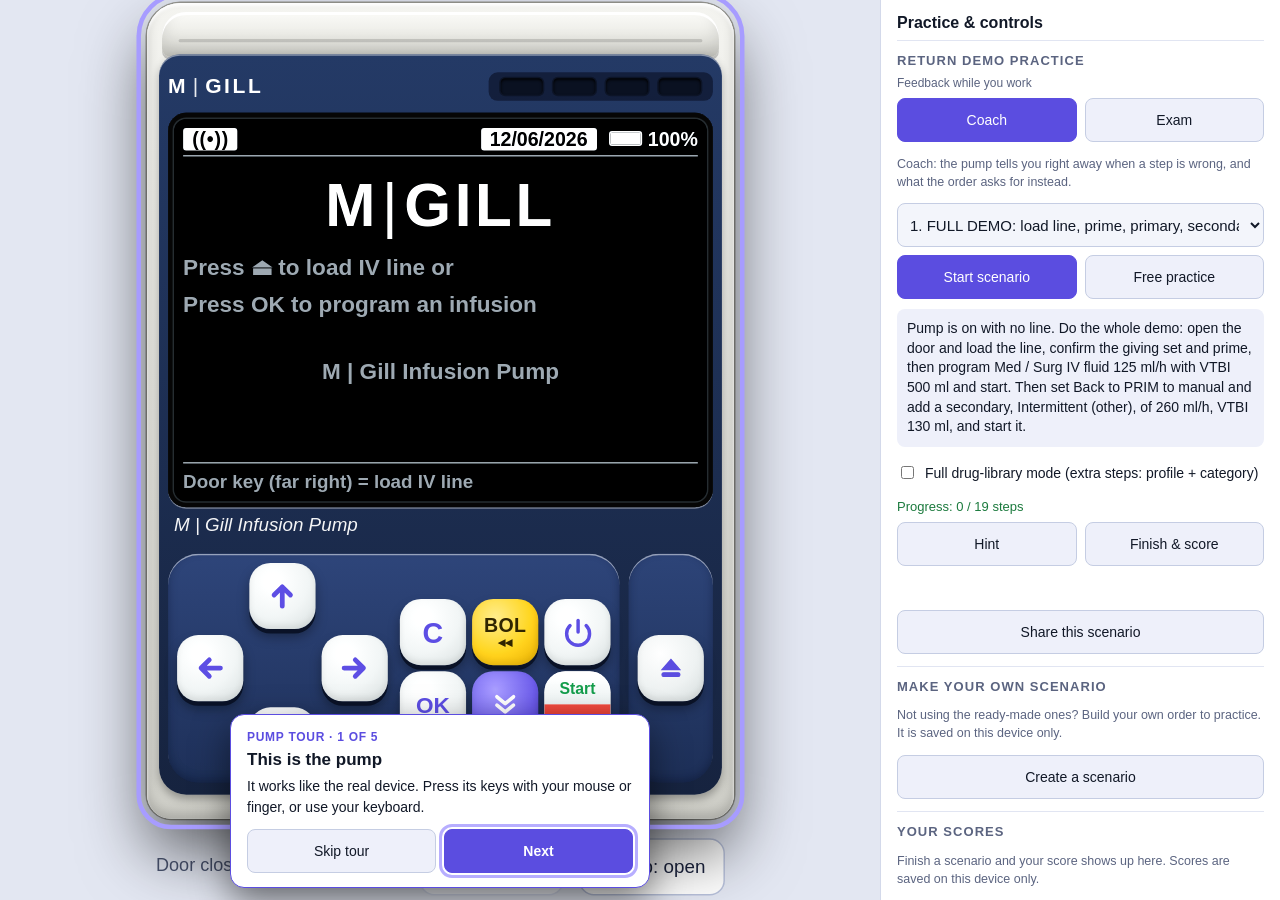
==== commit f6655189: "Pump: Coach/Exam mode, share links, score history, print report, first-time tour; hide sign-in pages" ====
--- a/pump/index.html
+++ b/pump/index.html
@@ -46,7 +46,9 @@
 #chamber .slot{position:absolute;left:8%;right:8%;top:42%;height:22%;border-radius:8px;background:#0a0b0d;box-shadow:inset 0 2px 6px #000,0 1px 0 rgba(255,255,255,.1)}
 #chamber .tube{position:absolute;left:0;right:0;top:50%;height:5px;background:#4cc3ff;opacity:0;transition:opacity .3s;box-shadow:0 0 6px rgba(76,195,255,.6)}
 .doorgfx.hasline ~ #chamber .tube{opacity:1}
-.pill{position:absolute;top:4px;right:calc(var(--pp) + 6px);z-index:5;background:rgba(255,255,255,.85);border:1px solid #9a9a94;color:#333;border-radius:16px;padding:0 12px;height:30px;font-size:12px}
+.pill{position:absolute;top:4px;right:calc(var(--pp) + 6px);z-index:5;background:#5B4DE0;border:1px solid #5B4DE0;color:#fff;border-radius:16px;padding:0 14px;height:32px;font-size:12.5px;font-weight:700;box-shadow:0 6px 16px -6px rgba(91,77,224,.75);cursor:pointer}
+.pill:hover{background:#4B3DD0}
+.pill:focus-visible{outline:3px solid #B7AEFF;outline-offset:2px}
 body.wide .pill{display:none}
 
 /* ---------- british racing green faceplate ---------- */
@@ -252,11 +254,61 @@
 html[data-theme=light] #doorTxt{color:#4a5470}
 html[data-theme=light] .chip{background:#FFFFFF;color:#1d2540;border-color:#B8C1DB}
 html[data-theme=light] .chip.bad{color:#b91c1c;border-color:#d9a09a}
+
+/* ---- coach bubble, share box, score history, report buttons, first-time tour ---- */
+#coach{position:fixed;left:50%;top:10px;transform:translateX(-50%);z-index:45;width:max-content;max-width:min(520px,calc(100vw - 24px));box-sizing:border-box;background:#5B4DE0;color:#fff;border-radius:12px;padding:10px 44px 10px 14px;font-size:14px;font-weight:700;line-height:1.4;box-shadow:0 10px 28px rgba(0,0,0,.4)}
+#coach.ok{background:#16233F;border:1px solid #5B4DE0}
+#coach[hidden]{display:none}
+#coach span{display:block;font-weight:400}
+#coach button{position:absolute;top:4px;right:4px;width:36px;height:36px;background:none;border:none;color:#fff;font-size:16px;cursor:pointer}
+body.wide #coach{left:calc(50% - 200px)}
+#shareBox{margin-top:8px}
+#shareBox[hidden]{display:none}
+.hist{list-style:none;margin:0;padding:0}
+.hist li{display:flex;justify-content:space-between;gap:10px;padding:7px 0;border-bottom:1px solid #26335A;font-size:13.5px}
+.hist li b{font-weight:800;white-space:nowrap}
+.hist .ht{min-width:0}
+.hist .hm{display:block;font-size:12px;color:#9aa1aa}
+.rmeta{margin:0 0 10px;font-size:12.5px;color:#9aa1aa;padding-right:90px}
+.best{margin:6px 0 0;font-size:14px}
+.rbtns{display:flex;gap:8px;margin-top:16px}
+.rbtns button{flex:1;height:44px;border-radius:8px;border:1px solid #5B4DE0;background:#5B4DE0;color:#fff;font-size:14px;font-weight:700;cursor:pointer}
+#tour{position:fixed;left:0;right:0;z-index:48;display:flex;justify-content:center;padding:12px;pointer-events:none}
+#tour[hidden]{display:none}
+#tour.top{top:0}#tour.bot{bottom:0}
+body.wide #tour{right:400px}
+#tour .tcard{pointer-events:auto;background:#101A33;color:#e8eaed;border:1px solid #5B4DE0;border-radius:14px;padding:14px 16px;max-width:420px;width:100%;box-sizing:border-box;box-shadow:0 14px 36px rgba(0,0,0,.5)}
+#tour .tn{margin:0;font-size:12px;font-weight:700;color:#A79CFF;letter-spacing:.06em;text-transform:uppercase}
+#tour h2{margin:4px 0 6px;font-size:17px}
+#tour p{margin:0;font-size:14px;line-height:1.45}
+#tour .btns{display:flex;gap:8px;margin-top:12px}
+#tour .btns button{flex:1;height:44px;border-radius:8px;border:1px solid #33457A;background:#1B2850;color:#e8eaed;font-size:14px;cursor:pointer}
+#tour #tourNext{background:#5B4DE0;border-color:#5B4DE0;color:#fff;font-weight:700}
+.tour-hl{outline:3px solid #A79CFF!important;outline-offset:4px}
+#modeSeg button:focus-visible,#tour button:focus-visible,.rbtns button:focus-visible,#coach button:focus-visible{outline:3px solid #B7AEFF;outline-offset:2px}
+html[data-theme=light] #tour .tcard{background:#FFFFFF;color:#111827}
+html[data-theme=light] #tour .btns button{background:#EEF0FA;color:#111827;border-color:#C5CDE3}
+html[data-theme=light] #tour #tourNext{background:#5B4DE0;border-color:#5B4DE0;color:#fff}
+html[data-theme=light] #tour .tn{color:#5B4DE0}
+html[data-theme=light] .hist li{border-bottom-color:#E1E5F2}
+html[data-theme=light] .hist .hm,html[data-theme=light] .rmeta{color:#5b6480}
+html[data-theme=light] #coach.ok{background:#FFFFFF;color:#16233F}
+html[data-theme=light] #coach.ok button{color:#16233F}
+@media print{
+  html,body{height:auto!important;overflow:visible!important;background:#fff!important;color:#000!important}
+  body>*:not(#report){display:none!important}
+  #report,#report.show{display:block!important;position:static!important;background:none!important;padding:0!important}
+  #report .card{max-height:none!important;overflow:visible!important;background:#fff!important;color:#000!important;padding:0!important}
+  #reportClose,.rbtns{display:none!important}
+  .walk{background:#f2f2f2!important;color:#000!important}
+  .rmeta,#report h3{color:#333!important}
+  *{-webkit-print-color-adjust:exact;print-color-adjust:exact}
+}
 </style></head><body>
 <div id="stage">
  <div id="pumpWrap"><div id="rig" class="land">
   <div id="pump">
-   <button id="panelBtn" class="pill" type="button">☰ Practice</button>
+   <button id="panelBtn" class="pill" type="button">☰ Practice &amp; score</button>
    <div id="lidWrap">
      <div id="doorGfx" class="doorgfx" title="Pump door (tap to open/close)"></div>
      <div id="chamber"><i class="slot"></i><i class="tube"></i></div>
@@ -310,17 +362,25 @@
   <div class="ph"><b>Practice &amp; controls</b><button id="panelClose" type="button">✕</button></div>
   <section>
     <h3>Return demo practice</h3>
-    <select id="scnSel"></select>
+    <div class="lab" id="modeLab">Feedback while you work</div>
+    <div class="btns seg" id="modeSeg" role="group" aria-labelledby="modeLab"><button type="button" data-mode="coach">Coach</button><button type="button" data-mode="exam">Exam</button></div>
+    <p id="modeTxt" class="small"></p>
+    <select id="scnSel" aria-label="Scenario"></select>
     <div class="btns"><button id="scnStart" type="button">Start scenario</button><button id="scnFree" type="button">Free practice</button></div>
     <p id="scnBrief" class="brief"></p>
     <label class="chk"><input type="checkbox" id="fullLib"> Full drug-library mode (extra steps: profile + category)</label>
     <div id="scnProg" class="prog"></div>
     <div class="btns"><button id="scnHint" type="button" disabled>Hint</button><button id="scnFinish" type="button" disabled>Finish &amp; score</button></div>
     <p id="scnHintTxt" class="hint"></p>
+    <div class="btns"><button id="scnShare" type="button">Share this scenario</button></div>
+    <div id="shareBox" hidden>
+      <input id="shareUrl" type="text" readonly aria-label="Share link for this scenario">
+      <p id="shareMsg" class="small"></p>
+    </div>
   </section>
   <section id="mySec">
     <h3>Make your own scenario</h3>
-    <p class="small">Not using the ready-made ones? Build your own order to practise. It is saved on this device only.</p>
+    <p class="small">Not using the ready-made ones? Build your own order to practice. It is saved on this device only.</p>
     <div class="btns"><button id="myOpen" type="button">Create a scenario</button><button id="myDel" type="button" class="warnbtn" hidden>Delete selected</button></div>
     <form id="myForm" novalidate hidden>
       <div class="lab">Name (optional)</div><input id="myTitle" type="text" maxlength="60" placeholder="For example: Heparin for Mr. Lee">
@@ -344,6 +404,12 @@
       <p id="myMsg" class="small"></p>
     </form>
   </section>
+  <section id="histSec">
+    <h3>Your scores</h3>
+    <p id="histEmpty" class="small">Finish a scenario and your score shows up here. Scores are saved on this device only.</p>
+    <ol id="histList" class="hist"></ol>
+    <div class="btns"><button id="histClear" type="button" class="warnbtn" hidden>Clear scores</button></div>
+  </section>
   <section>
     <h3>Simulation</h3>
     <div class="lab">Practice speed (infusion &amp; timers)</div>
@@ -358,6 +424,7 @@
     <h3>Keys</h3>
     <p class="small">Keys, top row: <b>C</b> (clear/back), <b>BOL</b> (tap = programmed bolus, hold = manual bolus), <b>ON/OFF</b> (hold 3 s). Bottom row: <b>OK</b>, <b>violet chevrons</b> (auto-program), <b>Start/Stop</b>. Far right: <b>door</b>. Hold ▶ while infusing for macro mode.</p>
     <p class="small">Desktop keyboard: arrows, Enter = OK, Esc/Backspace = C, Space or S = Start/Stop, X = door, M = auto-program, hold B = bolus, hold P = ON/OFF.</p>
+    <div class="btns"><button id="tourAgain" type="button">Show the pump tour</button></div>
   </section>
   <section>
     <h3>About</h3>
@@ -365,7 +432,13 @@
   </section>
  </aside>
 </div>
-<div id="report"><div class="card"><button id="reportClose" type="button">Close ✕</button><div id="reportBody"></div></div></div>
+<div id="report" role="dialog" aria-modal="true" aria-label="Score report"><div class="card"><button id="reportClose" type="button">Close ✕</button><div id="reportBody"></div>
+  <div class="rbtns"><button id="reportPrint" type="button">Print or save as PDF</button></div></div></div>
+<div id="coach" role="status" aria-live="polite" hidden><b id="coachT"></b><span id="coachB"></span><button id="coachX" type="button" aria-label="Dismiss">✕</button></div>
+<div id="tour" role="dialog" aria-labelledby="tourT" hidden><div class="tcard">
+  <p class="tn" id="tourN"></p><h2 id="tourT"></h2><p id="tourB"></p>
+  <div class="btns"><button id="tourSkip" type="button">Skip tour</button><button id="tourNext" type="button">Next</button></div>
+</div></div>
 <script>
 /* ===================================================================
    DATA — drug library (ILLUSTRATIVE ONLY, not clinical reference)
@@ -1996,12 +2069,17 @@
   if(e.target&&/INPUT|SELECT|TEXTAREA/.test(e.target.tagName)) return;
   const key=e.key.length===1?e.key.toLowerCase():e.key;
   if(e.metaKey||e.ctrlKey||e.altKey) return;
+  /* a focused keypad key: Enter/Space presses that key (held keys release on keyup) */
+  const fk=e.target&&e.target.closest&&e.target.closest('.key[data-k]');
+  if(fk&&(key==='Enter'||key===' ')){ e.preventDefault(); if(!e.repeat){ fk.dispatchEvent(new PointerEvent('pointerdown')); kbNb=fk; } return; }
+  /* any other focused button or link keeps its own Enter/Space */
+  if((key==='Enter'||key===' ')&&e.target&&e.target.closest&&e.target.closest('button,a,summary')) return;
   if(e.repeat){ if(KEYMAP[key]||key==='b') e.preventDefault(); return; }
   if(key==='b'){ const el=document.querySelector('[data-k=nb]'); el.dispatchEvent(new PointerEvent('pointerdown')); kbNb=el; e.preventDefault(); return; }
   if(key==='p'){ const el=document.querySelector('[data-k=pw]'); el.dispatchEvent(new PointerEvent('pointerdown')); kbNb=el; e.preventDefault(); return; }
   const k=KEYMAP[key]; if(k){ e.preventDefault(); const el=document.querySelector('[data-k="'+k+'"]'); el.classList.add('down'); setTimeout(()=>el.classList.remove('down'),100); if(k==='r'||k==='nb') press(k); else press(k); }
 });
-window.addEventListener('keyup',e=>{ if((e.key==='b'||e.key==='p')&&kbNb){ kbNb.dispatchEvent(new PointerEvent('pointerup')); kbNb=null; } });
+window.addEventListener('keyup',e=>{ if((e.key==='b'||e.key==='p'||e.key==='Enter'||e.key===' ')&&kbNb){ kbNb.dispatchEvent(new PointerEvent('pointerup')); kbNb=null; } });
 
 /* ---------- layout scaling ---------- */
 function fit(){
@@ -2052,6 +2130,13 @@
 /* ---------- boot ---------- */
 window.addEventListener('DOMContentLoaded',()=>{
   loadStore(); bindButtons(); bindPanel(); exam.init(); fit(); draw(); exam.start(0);
+  /* pump.html#practice (the home page "Practice mode" button) opens the practice panel on smaller screens */
+  const openPractice=()=>{
+    if(/^#(practice|s=|scn=)/.test(location.hash)&&!document.body.classList.contains('wide')) document.body.classList.add('panelopen');
+    share.apply();
+  };
+  openPractice(); window.addEventListener('hashchange',openPractice);
+  tour.auto();
   setInterval(()=>{ tick(); draw(); },250);
   setInterval(()=>{ if(S.power==='on') save(); },5000);
   window.addEventListener('beforeunload',save);
@@ -2334,9 +2419,17 @@
 loadCustom().forEach(c=>{ try{ SCENARIOS.push(buildCustom(c)); }catch(e){} });
 
 var exam={
-  sc:null, steps:[], wrong:[], on:false,
+  sc:null, steps:[], wrong:[], on:false, mode:'coach', runMode:'coach',
   init(){
     const sel=$('#scnSel');
+    try{ if(localStorage.getItem('mgm_mode')==='exam') this.mode='exam'; }catch(e){}
+    $$('[data-mode]').forEach(b=>b.addEventListener('click',()=>this.setMode(b.dataset.mode)));
+    this.setMode(this.mode);
+    $('#coachX').addEventListener('click',()=>coach.hide());
+    $('#reportPrint').addEventListener('click',()=>window.print());
+    $('#scnShare').addEventListener('click',()=>share.show(+sel.value));
+    sel.addEventListener('change',()=>{ $('#shareBox').hidden=true; });
+    scores.init();
     this.fillSel();
     const fl=$('#fullLib'); if(fl) fl.addEventListener('change',()=>{ S.fullLib=fl.checked; });
     sel.addEventListener('change',()=>{ this.preview(); if(window.myScnSync) window.myScnSync(); });
@@ -2345,7 +2438,18 @@
     $('#scnFinish').addEventListener('click',()=>this.finish());
     $('#scnFree').addEventListener('click',()=>{ this.stop(); hardReset(); $('#scnBrief').textContent='Free practice: the pump behaves like the real device. Hold ON/OFF 3 s to start.'; });
     $('#reportClose').addEventListener('click',()=>$('#report').classList.remove('show'));
+    document.addEventListener('keydown',e=>{ if(e.key==='Escape'&&$('#report').classList.contains('show')){ e.stopPropagation(); $('#report').classList.remove('show'); } },true);
     this.preview();
+  },
+  setMode(m){
+    this.mode=m==='exam'?'exam':'coach';
+    if(this.on&&this.mode==='coach') this.runMode='coach';
+    try{ localStorage.setItem('mgm_mode',this.mode); }catch(e){}
+    $$('[data-mode]').forEach(b=>{ const on=b.dataset.mode===this.mode; b.classList.toggle('on',on); b.setAttribute('aria-pressed',on); });
+    $('#modeTxt').textContent=this.mode==='coach'
+      ?'Coach: the pump tells you right away when a step is wrong, and what the order asks for instead.'
+      :'Exam: mistakes are counted quietly and shown in your score at the end, like a real return demo.';
+    if(this.mode==='exam') coach.hide();
   },
   fillSel(keep){
     const sel=$('#scnSel'); sel.textContent='';
@@ -2365,7 +2469,7 @@
   start(i){
     this.sc=SCENARIOS[i]; this.on=true;
     S.fullLib=!this.sc.ret; { const fl=$('#fullLib'); if(fl) fl.checked=S.fullLib; }
-    this.steps=this.sc.steps.map(s=>Object.assign({state:null},s)); this.wrong=[];
+    this.steps=this.sc.steps.map(s=>Object.assign({state:null},s)); this.wrong=[]; this.runMode=this.mode; coach.hide();
     this.sc.setup();
     $('#scnBrief').textContent=this.sc.brief; $('#scnHintTxt').textContent='';
     $('#scnFinish').disabled=false; $('#scnHint').disabled=false;
@@ -2385,9 +2489,18 @@
     if(!this.on) return;
     const pend=this.steps.filter(s=>!s.state);
     const m=pend.find(s=>this.match(s,type,data));
-    if(m){ m.state='ok'; this.progress(); if(!this.steps.some(s=>!s.state)) $('#scnProg').textContent+='  - all steps done! Press Finish & Score.'; return; }
+    if(m){
+      m.state='ok'; this.progress();
+      const done=!this.steps.some(s=>!s.state);
+      if(done) $('#scnProg').textContent+='  - all steps done! Press Finish & Score.';
+      if(this.mode==='coach') coach.say('ok','✓ '+m.t,done?'All steps done. Open Practice & score and press Finish & score.':'');
+      return;
+    }
     const relevant=pend.some(s=>s.ev===type&&(!s.where||s.where.field==null||s.where.field===data.field));
-    if(relevant){ this.wrong.push({type,data,at:Date.now()}); this.progress(); }
+    if(relevant){
+      const w={type,data,at:Date.now()}; this.wrong.push(w); this.progress();
+      if(this.mode==='coach'){ const exp=pend.find(s=>s.ev===type); coach.say('bad','Not quite: '+this.describeWrong(w),exp?'The order asks: '+exp.t+'.':''); }
+    }
   },
   progress(){
     const ok=this.steps.filter(s=>s.state==='ok').length;
@@ -2417,17 +2530,174 @@
     const ok=this.steps.filter(s=>s.state==='ok').length, tot=this.steps.length;
     const missed=this.steps.filter(s=>!s.state);
     const score=Math.max(0,Math.round(100*ok/tot-10*this.wrong.length));
+    const prev=scores.forScn(this.sc.id), now=new Date();
     let h='<h2>'+esc(this.sc.title)+'</h2>';
+    h+='<p class="rmeta">MeetGill Med practice report · '+esc(now.toLocaleString(undefined,{dateStyle:'medium',timeStyle:'short'}))+' · '+(this.runMode==='coach'?'Coach mode':'Exam mode')+'</p>';
     h+='<div class="score '+(score>=80?'good':score>=60?'mid':'bad')+'">'+score+'%</div>';
+    if(prev.length){ const best=Math.max.apply(null,prev.map(x=>x.s)); h+='<p class="best">'+(score>best?'New best! Your previous best was '+best+'%':'Your best on this scenario: '+best+'%')+' ('+(prev.length+1)+' tries).</p>'; }
     h+='<div class="tally"><span class="ok">'+ok+' correct</span><span class="bad">'+this.wrong.length+' incorrect</span><span class="miss">'+missed.length+' missed</span></div>';
     h+='<h3>Step by step</h3><ol class="steps">'+this.steps.map(s=>'<li class="'+(s.state==='ok'?'ok':'miss')+'">'+(s.state==='ok'?'✓ ':'✗ ')+esc(s.t)+'</li>').join('')+'</ol>';
     if(this.wrong.length) h+='<h3>Incorrect entries</h3><ul class="wrong">'+this.wrong.map(w=>'<li>'+esc(this.describeWrong(w))+'</li>').join('')+'</ul>';
     h+='<h3>Correct walkthrough</h3><p class="walk">'+esc(this.sc.walk)+'</p>';
-    h+='<p class="small">Scoring: 100 x correct/total, minus 10 per incorrect entry.</p>';
-    $('#reportBody').innerHTML=h; $('#report').classList.add('show');
-    this.on=false; $('#scnFinish').disabled=true;
+    h+='<p class="small">Scoring: 100 x correct/total, minus 10 per incorrect entry. Practice result from an unofficial simulator, not a clinical competency assessment.</p>';
+    $('#reportBody').innerHTML=h; $('#report').classList.add('show'); $('#reportClose').focus();
+    scores.add({id:this.sc.id,t:this.sc.title,s:score,ok,n:tot,w:this.wrong.length,m:this.runMode,at:now.getTime()});
+    this.on=false; $('#scnFinish').disabled=true; coach.hide();
   }
 };
+/* ---------- coach bubble: instant feedback in Coach mode ---------- */
+var coach={
+  t:0,
+  say(kind,title,body){
+    const el=$('#coach'); el.className=kind==='ok'?'ok':'';
+    $('#coachT').textContent=title; $('#coachB').textContent=body||'';
+    el.hidden=false; clearTimeout(this.t);
+    this.t=setTimeout(()=>this.hide(),kind==='ok'?2500:7000);
+  },
+  hide(){ clearTimeout(this.t); const el=$('#coach'); if(el) el.hidden=true; }
+};
+
+/* ---------- score history, saved on this device ---------- */
+var scores={
+  KEY:'mgm_scores',
+  all(){ try{ const a=JSON.parse(localStorage.getItem(this.KEY)||'[]'); return Array.isArray(a)?a:[]; }catch(e){ return []; } },
+  forScn(id){ return this.all().filter(x=>x.id===id); },
+  add(r){ const a=this.all(); a.push(r); try{ localStorage.setItem(this.KEY,JSON.stringify(a.slice(-100))); }catch(e){} this.render(); },
+  init(){
+    const b=$('#histClear'); let armed=0;
+    b.addEventListener('click',()=>{
+      if(!armed){ b.textContent='Tap again to clear all scores'; armed=setTimeout(()=>{ armed=0; b.textContent='Clear scores'; },4000); return; }
+      clearTimeout(armed); armed=0; b.textContent='Clear scores';
+      try{ localStorage.removeItem(this.KEY); }catch(e){}
+      this.render();
+    });
+    this.render();
+  },
+  render(){
+    const a=this.all().slice(-10).reverse(), ol=$('#histList'); ol.textContent='';
+    a.forEach(x=>{
+      const li=document.createElement('li'), t=document.createElement('span'), m=document.createElement('span'), b=document.createElement('b');
+      t.className='ht'; t.textContent=x.t;
+      m.className='hm'; m.textContent=new Date(x.at).toLocaleDateString(undefined,{month:'short',day:'numeric'})+' · '+(x.m==='exam'?'Exam':'Coach')+' · '+x.ok+'/'+x.n+' steps, '+x.w+' wrong';
+      t.appendChild(m); b.textContent=x.s+'%'; li.appendChild(t); li.appendChild(b); ol.appendChild(li);
+    });
+    $('#histEmpty').hidden=a.length>0; $('#histClear').hidden=!a.length;
+  }
+};
+
+/* ---------- share a scenario as a link: ready-made ones by id, your own ones packed into the link ---------- */
+function validCfg(c){
+  if(!c||typeof c!=='object') return null;
+  const str=(v,n)=>typeof v==='string'?v.slice(0,n).trim():'', num=v=>typeof v==='number'&&isFinite(v)?v:NaN;
+  const title=str(c.title,60), note=str(c.note,300);
+  if(c.kind==='ivf'){
+    const rate=num(c.rate), vtbi=num(c.vtbi);
+    if(!(rate>0&&rate<=999&&vtbi>0&&vtbi<=9999&&vtbi/rate<=99)) return null;
+    return {kind:'ivf',rate,vtbi,title:title||'IV fluid '+fmt(rate)+' ml/h, VTBI '+fmt(vtbi)+' ml',note};
+  }
+  if(c.kind!=='drug') return null;
+  const d=DRUGS.find(x=>x.id===c.drug&&x.du&&!x.load&&x.m.join('')==='C'&&x.role!=='S'); if(!d) return null;
+  const unit=c.unit, prof=c.profile;
+  if(typeof unit!=='string'||typeof prof!=='string'||d.u.indexOf(unit)<0||d.pr.indexOf(prof)<0) return null;
+  const conc=Number.isInteger(c.conc)&&c.conc>=0&&c.conc<Math.max(1,(d.c||[]).length)?c.conc:0;
+  let weight=0;
+  if(/\/kg/.test(d.du)){ weight=num(c.weight); const w=WEIGHT_SOFT[prof]; if(!w||!(weight>=w[0]&&weight<=w[1])) return null; }
+  const dose=num(c.dose); if(!(dose>0)) return null;
+  const l=lim({kind:'lib',drug:d,unit,profile:prof},'doserate');
+  if(l&&dose>l.hh+1e-9) return null;
+  const soft=!!(l&&(dose<l.sl-1e-9||dose>l.sh+1e-9));
+  const vtbi=c.vtbi==null?0:num(c.vtbi); if(!(vtbi>=0&&vtbi<=9999)) return null;
+  return {kind:'drug',drug:d.id,unit,profile:prof,conc,weight,dose,vtbi,soft,title:title||d.s+' '+fmt(dose)+' '+d.du,note};
+}
+var share={
+  enc(t){ return btoa(unescape(encodeURIComponent(t))).replace(/\+/g,'-').replace(/\//g,'_').replace(/=+$/,''); },
+  dec(t){ t=t.replace(/-/g,'+').replace(/_/g,'/'); while(t.length%4) t+='='; return decodeURIComponent(escape(atob(t))); },
+  url(i){
+    const s=SCENARIOS[i]; if(!s) return '';
+    let h;
+    if(s.mine){ const c=loadCustom().find(x=>x.id===s.id), v=c&&validCfg(c); if(!v) return ''; h='#s='+this.enc(JSON.stringify(v)); }
+    else h='#scn='+encodeURIComponent(s.id);
+    return new URL('../pump.html',location.href).href.split('#')[0]+h;
+  },
+  show(i){
+    const u=this.url(i), box=$('#shareBox'), inp=$('#shareUrl'), msg=$('#shareMsg');
+    box.hidden=false;
+    if(!u){ inp.value=''; msg.textContent='This scenario cannot be shared.'; return; }
+    inp.value=u; inp.focus(); inp.select();
+    const mine=SCENARIOS[i].mine;
+    const tail=mine?' Anyone who opens it gets this scenario added to their list. They will see its name and notes, so leave out real patient details.':' Anyone who opens it lands on this scenario, ready to start.';
+    const done=ok=>{ msg.textContent=(ok?'Link copied.':'Copy the link above.')+tail; };
+    if(navigator.clipboard&&navigator.clipboard.writeText) navigator.clipboard.writeText(u).then(()=>done(true),()=>done(false)); else done(false);
+  },
+  last:'',
+  apply(){
+    const h=location.hash; if(h===this.last) return; this.last=h;
+    let i=-1, msg='';
+    if(h.indexOf('#scn=')===0){
+      const id=decodeURIComponent(h.slice(5)); i=SCENARIOS.findIndex(s=>!s.mine&&s.id===id);
+      msg=i<0?'That share link points to a scenario this pump does not have.':'Shared scenario selected. Read the order above, then press Start scenario.';
+    } else if(h.indexOf('#s=')===0){
+      let v=null; try{ if(h.length<3000) v=validCfg(JSON.parse(this.dec(h.slice(3)))); }catch(e){}
+      if(!v) msg='That share link is not a valid scenario. Ask for a new link.';
+      else {
+        const same=JSON.stringify(v);
+        i=SCENARIOS.findIndex(s=>{ if(!s.mine) return false; const c=loadCustom().find(x=>x.id===s.id); return c&&JSON.stringify(validCfg(c))===same; });
+        if(i>=0) msg='You already have this shared scenario. It is selected: press Start scenario.';
+        else {
+          const all=loadCustom();
+          if(all.length>=30) msg='You have 30 scenarios saved. Delete one, then open the link again.';
+          else { const c=Object.assign({id:'my-'+Date.now()},v); all.push(c); saveCustom(all); SCENARIOS.push(buildCustom(c)); i=SCENARIOS.length-1; msg='Shared scenario added to My scenarios. Read the order above, then press Start scenario.'; }
+        }
+      }
+    } else return;
+    if(i>=0){ exam.stop(); exam.fillSel(i); exam.preview(); }
+    $('#scnHintTxt').textContent=msg;
+  }
+};
+
+/* ---------- first-time tour of the pump ---------- */
+var tour={
+  i:0, hl:null,
+  steps(){
+    const wide=document.body.classList.contains('wide');
+    return [
+      {sel:'#pump',t:'This is the pump',b:'It works like the real device. Press its keys with your mouse or finger, or use your keyboard.'},
+      {sel:'#lcd',t:'Read the screen',b:'The screen shows what each key does right now. Follow it one step at a time.'},
+      {sel:'#doorBar',t:'Load the line',b:'Use Insert IV line, the clamp and the door to load the line, like at the bedside.'},
+      {sel:wide?'#scnSel':'#panelBtn',t:'Practice & score',b:'Pick a scenario, get a hint, then finish for a score. Coach mode tells you right away when a step is wrong. Exam mode stays quiet until the end.'},
+      {sel:wide?'#mySec':'#panelBtn',t:'Make it yours',b:'Build your own scenario, share it with a link, and see your past scores. All of it stays on this device.'}
+    ];
+  },
+  auto(){
+    let seen=true; try{ seen=!!localStorage.getItem('mgm_tour'); }catch(e){}
+    if(!seen&&!document.body.classList.contains('panelopen')) setTimeout(()=>this.start(),700);
+  },
+  start(){
+    document.body.classList.remove('panelopen'); coach.hide();
+    $('#tourNext').onclick=()=>this.next(); $('#tourSkip').onclick=()=>this.end();
+    $('#tour').onkeydown=e=>{ if(e.key==='Escape'){ e.stopPropagation(); this.end(); } };
+    this.i=0; $('#tour').hidden=false; this.show();
+  },
+  show(){
+    const st=this.steps(), s=st[this.i];
+    if(this.hl) this.hl.classList.remove('tour-hl');
+    this.hl=$(s.sel); if(this.hl) this.hl.classList.add('tour-hl');
+    $('#tourN').textContent='Pump tour · '+(this.i+1)+' of '+st.length;
+    $('#tourT').textContent=s.t; $('#tourB').textContent=s.b;
+    $('#tourNext').textContent=this.i===st.length-1?'Done':'Next';
+    const r=this.hl?this.hl.getBoundingClientRect():null, el=$('#tour');
+    const top=r&&(r.top+r.height/2>innerHeight/2)&&r.height<innerHeight*.8;
+    el.classList.toggle('top',!!top); el.classList.toggle('bot',!top);
+    $('#tourNext').focus();
+  },
+  next(){ if(this.i<this.steps().length-1){ this.i++; this.show(); } else this.end(); },
+  end(){
+    if(this.hl) this.hl.classList.remove('tour-hl'); this.hl=null;
+    $('#tour').hidden=true;
+    try{ localStorage.setItem('mgm_tour','1'); }catch(e){}
+  }
+};
+document.addEventListener('DOMContentLoaded',()=>{ const b=$('#tourAgain'); if(b) b.addEventListener('click',()=>tour.start()); });
 /* ---------- "make your own scenario" form ---------- */
 (function(){
   const form=$('#myForm'); if(!form) return;
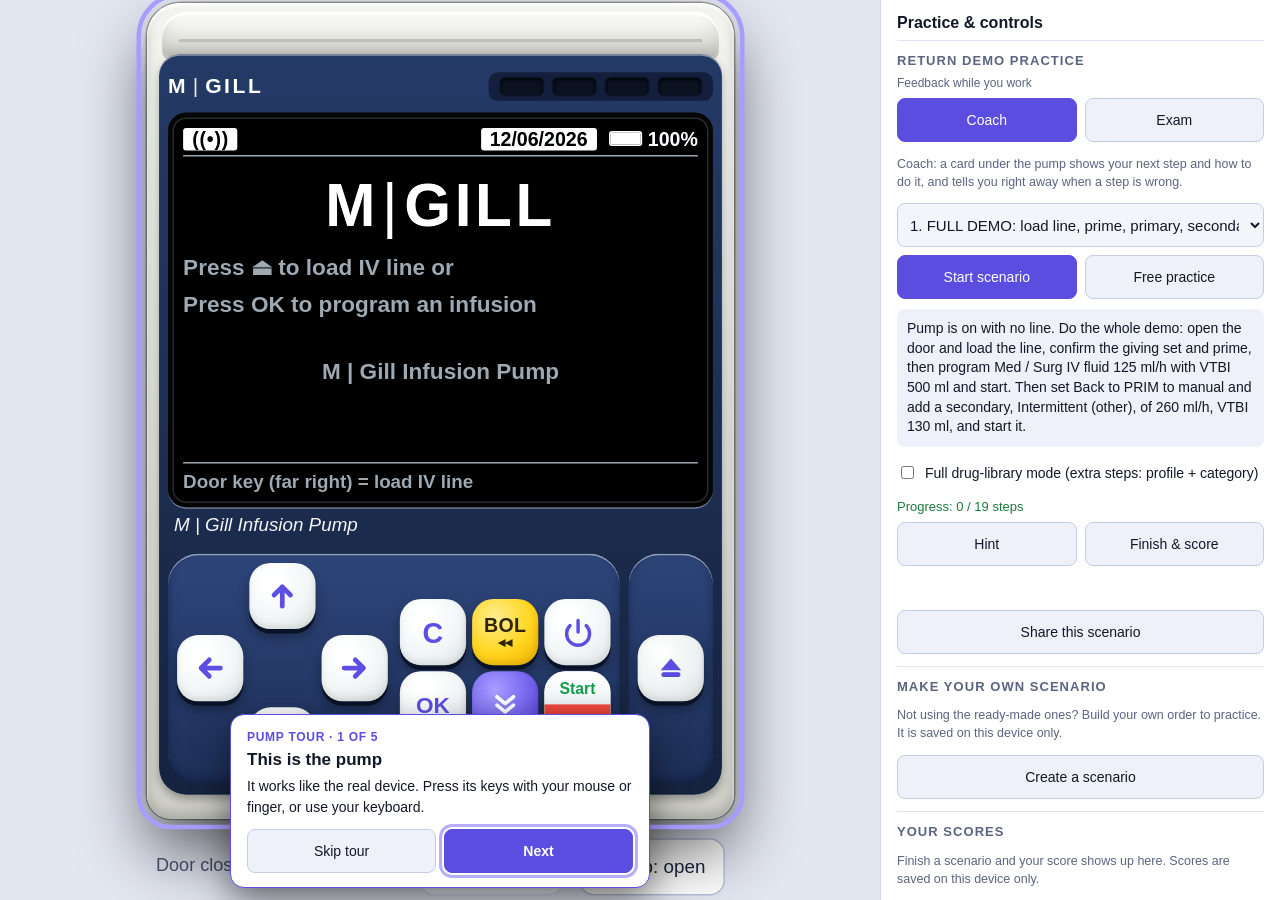
==== commit 95ac8acb: "Coach mode: always show the next step with key-by-key tips; card sits under the pump on phones Co-Au" ====
--- a/pump/index.html
+++ b/pump/index.html
@@ -256,8 +256,14 @@
 html[data-theme=light] .chip.bad{color:#b91c1c;border-color:#d9a09a}
 
 /* ---- coach bubble, share box, score history, report buttons, first-time tour ---- */
-#coach{position:fixed;left:50%;top:10px;transform:translateX(-50%);z-index:45;width:max-content;max-width:min(520px,calc(100vw - 24px));box-sizing:border-box;background:#5B4DE0;color:#fff;border-radius:12px;padding:10px 44px 10px 14px;font-size:14px;font-weight:700;line-height:1.4;box-shadow:0 10px 28px rgba(0,0,0,.4)}
+#coach{position:fixed;left:50%;top:10px;transform:translateX(-50%);text-align:left;z-index:45;width:max-content;max-width:min(520px,calc(100vw - 24px));box-sizing:border-box;background:#5B4DE0;color:#fff;border-radius:12px;padding:10px 44px 10px 14px;font-size:14px;font-weight:700;line-height:1.4;box-shadow:0 10px 28px rgba(0,0,0,.4)}
 #coach.ok{background:#16233F;border:1px solid #5B4DE0}
+#coach .cn{display:block;font-size:11.5px;font-weight:700;letter-spacing:.06em;text-transform:uppercase;opacity:.85;margin-bottom:2px}
+#coach .cb{margin-top:3px}
+/* portrait: while the coach card is up, the pump sits at the top so the card fits underneath */
+body.coachtop #stage{align-items:flex-start;padding-top:4px}
+#coach.cleft{left:8px;transform:none;max-width:calc(100vw - 230px)}
+@media (max-width:600px){ #coach{font-size:13px;line-height:1.3;padding:7px 38px 7px 11px;width:calc(100vw - 16px);max-width:none} #coach .cn{font-size:10.5px;margin-bottom:1px} #coach .cb{margin-top:2px} #coach button{width:32px;height:32px} }
 #coach[hidden]{display:none}
 #coach span{display:block;font-weight:400}
 #coach button{position:absolute;top:4px;right:4px;width:36px;height:36px;background:none;border:none;color:#fff;font-size:16px;cursor:pointer}
@@ -434,7 +440,7 @@
 </div>
 <div id="report" role="dialog" aria-modal="true" aria-label="Score report"><div class="card"><button id="reportClose" type="button">Close ✕</button><div id="reportBody"></div>
   <div class="rbtns"><button id="reportPrint" type="button">Print or save as PDF</button></div></div></div>
-<div id="coach" role="status" aria-live="polite" hidden><b id="coachT"></b><span id="coachB"></span><button id="coachX" type="button" aria-label="Dismiss">✕</button></div>
+<div id="coach" role="status" aria-live="polite" hidden><span class="cn" id="coachN"></span><b id="coachT"></b><span class="cb" id="coachB"></span><button id="coachX" type="button" aria-label="Dismiss">✕</button></div>
 <div id="tour" role="dialog" aria-labelledby="tourT" hidden><div class="tcard">
   <p class="tn" id="tourN"></p><h2 id="tourT"></h2><p id="tourB"></p>
   <div class="btns"><button id="tourSkip" type="button">Skip tour</button><button id="tourNext" type="button">Next</button></div>
@@ -2441,13 +2447,19 @@
     document.addEventListener('keydown',e=>{ if(e.key==='Escape'&&$('#report').classList.contains('show')){ e.stopPropagation(); $('#report').classList.remove('show'); } },true);
     this.preview();
   },
+  coachStep(lead){
+    if(!this.on||this.mode!=='coach') return;
+    const n=this.steps.find(s=>!s.state), k=this.steps.indexOf(n)+1;
+    if(!n){ coach.say('ok','Coach','✓ All steps done','Open Practice & score and press Finish & score.'); return; }
+    coach.say('ok','Coach · step '+k+' of '+this.steps.length,(lead?lead+' ':'')+'Next: '+n.t,COACH_TIPS[n.ev]||'');
+  },
   setMode(m){
     this.mode=m==='exam'?'exam':'coach';
-    if(this.on&&this.mode==='coach') this.runMode='coach';
+    if(this.on&&this.mode==='coach'){ this.runMode='coach'; this.coachStep(); }
     try{ localStorage.setItem('mgm_mode',this.mode); }catch(e){}
     $$('[data-mode]').forEach(b=>{ const on=b.dataset.mode===this.mode; b.classList.toggle('on',on); b.setAttribute('aria-pressed',on); });
     $('#modeTxt').textContent=this.mode==='coach'
-      ?'Coach: the pump tells you right away when a step is wrong, and what the order asks for instead.'
+      ?'Coach: a card under the pump shows your next step and how to do it, and tells you right away when a step is wrong.'
       :'Exam: mistakes are counted quietly and shown in your score at the end, like a real return demo.';
     if(this.mode==='exam') coach.hide();
   },
@@ -2470,12 +2482,13 @@
     this.sc=SCENARIOS[i]; this.on=true;
     S.fullLib=!this.sc.ret; { const fl=$('#fullLib'); if(fl) fl.checked=S.fullLib; }
     this.steps=this.sc.steps.map(s=>Object.assign({state:null},s)); this.wrong=[]; this.runMode=this.mode; coach.hide();
+    setTimeout(()=>this.coachStep(),0);
     this.sc.setup();
     $('#scnBrief').textContent=this.sc.brief; $('#scnHintTxt').textContent='';
     $('#scnFinish').disabled=false; $('#scnHint').disabled=false;
     this.progress(); document.body.classList.remove('panelopen');
   },
-  stop(){ this.on=false; this.sc=null; this.steps=[]; $('#scnFinish').disabled=true; $('#scnHint').disabled=true; $('#scnProg').textContent=''; $('#scnHintTxt').textContent=''; },
+  stop(){ coach.hide(); this.on=false; this.sc=null; this.steps=[]; $('#scnFinish').disabled=true; $('#scnHint').disabled=true; $('#scnProg').textContent=''; $('#scnHintTxt').textContent=''; },
   match(s,t,d){
     if(s.ev!==t) return false;
     if(!s.where) return true;
@@ -2493,13 +2506,16 @@
       m.state='ok'; this.progress();
       const done=!this.steps.some(s=>!s.state);
       if(done) $('#scnProg').textContent+='  - all steps done! Press Finish & Score.';
-      if(this.mode==='coach') coach.say('ok','✓ '+m.t,done?'All steps done. Open Practice & score and press Finish & score.':'');
+      if(this.mode==='coach') this.coachStep('✓ Done.');
       return;
     }
     const relevant=pend.some(s=>s.ev===type&&(!s.where||s.where.field==null||s.where.field===data.field));
     if(relevant){
       const w={type,data,at:Date.now()}; this.wrong.push(w); this.progress();
-      if(this.mode==='coach'){ const exp=pend.find(s=>s.ev===type); coach.say('bad','Not quite: '+this.describeWrong(w),exp?'The order asks: '+exp.t+'.':''); }
+      if(this.mode==='coach'){
+        const exp=pend.find(s=>s.ev===type), n=this.steps.find(s=>!s.state);
+        coach.say('bad','Coach · not quite','✗ '+this.describeWrong(w),(exp?'The order asks: '+exp.t+'. ':'')+(COACH_TIPS[(exp||n||{}).ev]||''));
+      }
     }
   },
   progress(){
@@ -2547,14 +2563,42 @@
 };
 /* ---------- coach bubble: instant feedback in Coach mode ---------- */
 var coach={
-  t:0,
-  say(kind,title,body){
-    const el=$('#coach'); el.className=kind==='ok'?'ok':'';
-    $('#coachT').textContent=title; $('#coachB').textContent=body||'';
-    el.hidden=false; clearTimeout(this.t);
-    this.t=setTimeout(()=>this.hide(),kind==='ok'?2500:7000);
-  },
-  hide(){ clearTimeout(this.t); const el=$('#coach'); if(el) el.hidden=true; }
+  /* kind 'ok' = navy card (current step), anything else = violet card (wrong step) */
+  say(kind,label,title,body){
+    const el=$('#coach'); if(!el) return;
+    el.className=kind==='ok'?'ok':'';
+    $('#coachN').textContent=label||''; $('#coachT').textContent=title; $('#coachB').textContent=body||'';
+    el.hidden=false; this.place();
+  },
+  /* under the pump when there is room for the card, otherwise at the top of the screen */
+  place(){
+    const el=$('#coach'); if(!el||el.hidden) return;
+    document.body.classList.toggle('coachtop',$('#rig').classList.contains('port'));
+    const r=$('#pump').getBoundingClientRect(), d=$('#doorBar').getBoundingClientRect();
+    const below=Math.max(r.bottom,d.bottom)+8;
+    el.classList.remove('cleft');
+    const fits=innerHeight-below>=el.offsetHeight+8;
+    /* at the top of a landscape screen, keep clear of the Practice & score button on the right */
+    if(!fits&&!document.body.classList.contains('wide')&&innerWidth>600) el.classList.add('cleft');
+    el.style.top=(fits?below:10)+'px';
+  },
+  hide(){ const el=$('#coach'); if(el) el.hidden=true; document.body.classList.remove('coachtop'); }
+};
+window.addEventListener('resize',()=>setTimeout(()=>coach.place(),0));
+/* how to do each kind of step on this pump (Coach mode) */
+const COACH_TIPS={
+  door:'The door key is the button on the far right of the pump. ▲ means Yes on the question screens.',
+  line:'Use the Insert IV line button under the pump.',
+  'giving-set':'Press OK.', 'prime-done':'Press OK.', 'sec-reminder-ok':'Press Start/Stop, then Start/Stop again after checking the line and bag.', ack:'Press OK to acknowledge.',
+  prime:'On this screen ▲ means Yes and ▼ means No.', override:'On this screen ▲ means Yes and ▼ means No.', loadq:'On this screen ▲ means Yes and ▼ means No.',
+  careunit:'From the home screen press OK, then use ▲ ▼ to highlight it and press OK.',
+  profile:'Use ▲ ▼ to highlight it, then press OK.', drug:'Use ▲ ▼ to highlight it, then press OK.', conc:'Use ▲ ▼ to highlight it, then press OK.',
+  ivfluid:'Use ▲ ▼ to highlight it, then press OK.', mode:'Use ▲ ▼ to highlight it, then press OK.', 'sec-menu':'On the running screen use ▼ to reach SECondary, press OK, then pick the item with ▲ ▼ and OK.',
+  'bolus-menu':'Tap the BOL key.', 'unit-change':'Use ▲ ▼ to highlight it, then press OK.',
+  param:'Highlight the field and press OK. ◀ ▶ move between digits, ▲ ▼ change a digit, OK saves it.',
+  weight:'◀ ▶ move between digits, ▲ ▼ change a digit, OK saves it.',
+  titrate:'Press OK within 20 seconds to confirm the new value.', hardlimit:'Keep pressing ▲ until the pump stops you at the hard limit.',
+  start:'Press the Start/Stop key.', stop:'Press the Start/Stop key.', standby:'Use ▲ ▼ to highlight it, then press OK.', poweroff:'Hold ON/OFF for 3 seconds.'
 };
 
 /* ---------- score history, saved on this device ---------- */
@@ -2695,6 +2739,7 @@
     if(this.hl) this.hl.classList.remove('tour-hl'); this.hl=null;
     $('#tour').hidden=true;
     try{ localStorage.setItem('mgm_tour','1'); }catch(e){}
+    exam.coachStep();
   }
 };
 document.addEventListener('DOMContentLoaded',()=>{ const b=$('#tourAgain'); if(b) b.addEventListener('click',()=>tour.start()); });
